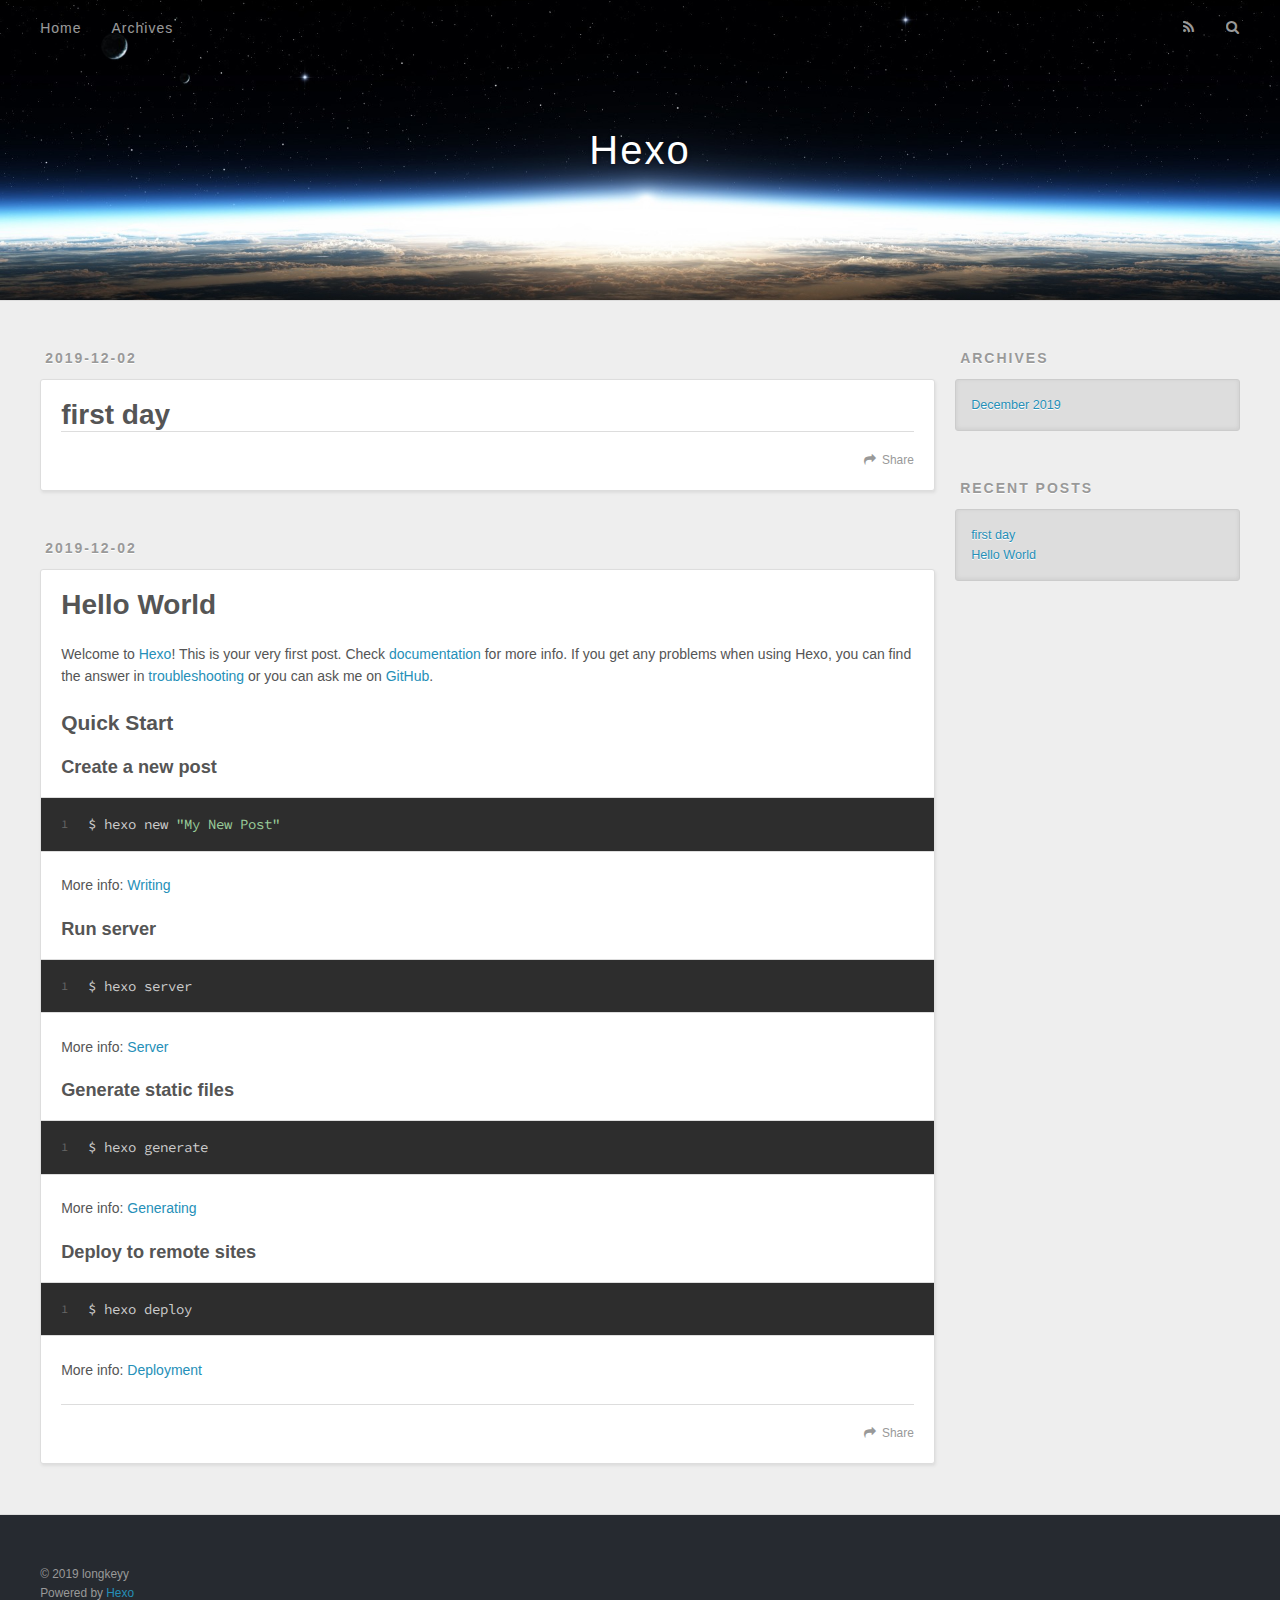
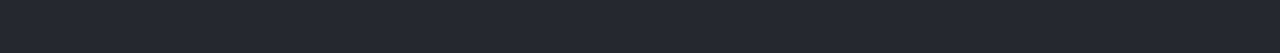
==== index.html @ f872dfba "Site updated: 2019-12-02 22:12:30" ====
<!DOCTYPE html>
<html>
<head>
  <meta charset="utf-8">
  

  
  <title>Hexo</title>
  <meta name="viewport" content="width=device-width, initial-scale=1, maximum-scale=1">
  <meta property="og:type" content="website">
<meta property="og:title" content="Hexo">
<meta property="og:url" content="http:&#x2F;&#x2F;longkeyy.github.io&#x2F;index.html">
<meta property="og:site_name" content="Hexo">
<meta property="og:locale" content="en">
<meta name="twitter:card" content="summary">
  
    <link rel="alternate" href="/atom.xml" title="Hexo" type="application/atom+xml">
  
  
    <link rel="icon" href="/favicon.png">
  
  
    <link href="//fonts.googleapis.com/css?family=Source+Code+Pro" rel="stylesheet" type="text/css">
  
  <link rel="stylesheet" href="/css/style.css">
</head>

<body>
  <div id="container">
    <div id="wrap">
      <header id="header">
  <div id="banner"></div>
  <div id="header-outer" class="outer">
    <div id="header-title" class="inner">
      <h1 id="logo-wrap">
        <a href="/" id="logo">Hexo</a>
      </h1>
      
    </div>
    <div id="header-inner" class="inner">
      <nav id="main-nav">
        <a id="main-nav-toggle" class="nav-icon"></a>
        
          <a class="main-nav-link" href="/">Home</a>
        
          <a class="main-nav-link" href="/archives">Archives</a>
        
      </nav>
      <nav id="sub-nav">
        
          <a id="nav-rss-link" class="nav-icon" href="/atom.xml" title="RSS Feed"></a>
        
        <a id="nav-search-btn" class="nav-icon" title="Search"></a>
      </nav>
      <div id="search-form-wrap">
        <form action="//google.com/search" method="get" accept-charset="UTF-8" class="search-form"><input type="search" name="q" class="search-form-input" placeholder="Search"><button type="submit" class="search-form-submit">&#xF002;</button><input type="hidden" name="sitesearch" value="http://longkeyy.github.io"></form>
      </div>
    </div>
  </div>
</header>
      <div class="outer">
        <section id="main">
  
    <article id="post-first-day" class="article article-type-post" itemscope itemprop="blogPost">
  <div class="article-meta">
    <a href="/2019/12/02/first-day/" class="article-date">
  <time datetime="2019-12-02T13:22:38.000Z" itemprop="datePublished">2019-12-02</time>
</a>
    
  </div>
  <div class="article-inner">
    
    
      <header class="article-header">
        
  
    <h1 itemprop="name">
      <a class="article-title" href="/2019/12/02/first-day/">first day</a>
    </h1>
  

      </header>
    
    <div class="article-entry" itemprop="articleBody">
      
        
      
    </div>
    <footer class="article-footer">
      <a data-url="http://longkeyy.github.io/2019/12/02/first-day/" data-id="ck3oij79w0000ofivf6q4g16g" class="article-share-link">Share</a>
      
      
    </footer>
  </div>
  
</article>


  
    <article id="post-hello-world" class="article article-type-post" itemscope itemprop="blogPost">
  <div class="article-meta">
    <a href="/2019/12/02/hello-world/" class="article-date">
  <time datetime="2019-12-02T11:23:50.571Z" itemprop="datePublished">2019-12-02</time>
</a>
    
  </div>
  <div class="article-inner">
    
    
      <header class="article-header">
        
  
    <h1 itemprop="name">
      <a class="article-title" href="/2019/12/02/hello-world/">Hello World</a>
    </h1>
  

      </header>
    
    <div class="article-entry" itemprop="articleBody">
      
        <p>Welcome to <a href="https://hexo.io/" target="_blank" rel="noopener">Hexo</a>! This is your very first post. Check <a href="https://hexo.io/docs/" target="_blank" rel="noopener">documentation</a> for more info. If you get any problems when using Hexo, you can find the answer in <a href="https://hexo.io/docs/troubleshooting.html" target="_blank" rel="noopener">troubleshooting</a> or you can ask me on <a href="https://github.com/hexojs/hexo/issues" target="_blank" rel="noopener">GitHub</a>.</p>
<h2 id="Quick-Start"><a href="#Quick-Start" class="headerlink" title="Quick Start"></a>Quick Start</h2><h3 id="Create-a-new-post"><a href="#Create-a-new-post" class="headerlink" title="Create a new post"></a>Create a new post</h3><figure class="highlight bash"><table><tr><td class="gutter"><pre><span class="line">1</span></pre></td><td class="code"><pre><span class="line">$ hexo new <span class="string">"My New Post"</span></span></pre></td></tr></table></figure>

<p>More info: <a href="https://hexo.io/docs/writing.html" target="_blank" rel="noopener">Writing</a></p>
<h3 id="Run-server"><a href="#Run-server" class="headerlink" title="Run server"></a>Run server</h3><figure class="highlight bash"><table><tr><td class="gutter"><pre><span class="line">1</span></pre></td><td class="code"><pre><span class="line">$ hexo server</span></pre></td></tr></table></figure>

<p>More info: <a href="https://hexo.io/docs/server.html" target="_blank" rel="noopener">Server</a></p>
<h3 id="Generate-static-files"><a href="#Generate-static-files" class="headerlink" title="Generate static files"></a>Generate static files</h3><figure class="highlight bash"><table><tr><td class="gutter"><pre><span class="line">1</span></pre></td><td class="code"><pre><span class="line">$ hexo generate</span></pre></td></tr></table></figure>

<p>More info: <a href="https://hexo.io/docs/generating.html" target="_blank" rel="noopener">Generating</a></p>
<h3 id="Deploy-to-remote-sites"><a href="#Deploy-to-remote-sites" class="headerlink" title="Deploy to remote sites"></a>Deploy to remote sites</h3><figure class="highlight bash"><table><tr><td class="gutter"><pre><span class="line">1</span></pre></td><td class="code"><pre><span class="line">$ hexo deploy</span></pre></td></tr></table></figure>

<p>More info: <a href="https://hexo.io/docs/one-command-deployment.html" target="_blank" rel="noopener">Deployment</a></p>

      
    </div>
    <footer class="article-footer">
      <a data-url="http://longkeyy.github.io/2019/12/02/hello-world/" data-id="ck3oij7a00001ofiv2yqmaiwp" class="article-share-link">Share</a>
      
      
    </footer>
  </div>
  
</article>


  


</section>
        
          <aside id="sidebar">
  
    

  
    

  
    
  
    
  <div class="widget-wrap">
    <h3 class="widget-title">Archives</h3>
    <div class="widget">
      <ul class="archive-list"><li class="archive-list-item"><a class="archive-list-link" href="/archives/2019/12/">December 2019</a></li></ul>
    </div>
  </div>


  
    
  <div class="widget-wrap">
    <h3 class="widget-title">Recent Posts</h3>
    <div class="widget">
      <ul>
        
          <li>
            <a href="/2019/12/02/first-day/">first day</a>
          </li>
        
          <li>
            <a href="/2019/12/02/hello-world/">Hello World</a>
          </li>
        
      </ul>
    </div>
  </div>

  
</aside>
        
      </div>
      <footer id="footer">
  
  <div class="outer">
    <div id="footer-info" class="inner">
      &copy; 2019 longkeyy<br>
      Powered by <a href="http://hexo.io/" target="_blank">Hexo</a>
    </div>
  </div>
</footer>
    </div>
    <nav id="mobile-nav">
  
    <a href="/" class="mobile-nav-link">Home</a>
  
    <a href="/archives" class="mobile-nav-link">Archives</a>
  
</nav>
    

<script src="//ajax.googleapis.com/ajax/libs/jquery/2.0.3/jquery.min.js"></script>


  <link rel="stylesheet" href="/fancybox/jquery.fancybox.css">
  <script src="/fancybox/jquery.fancybox.pack.js"></script>


<script src="/js/script.js"></script>



  </div>
</body>
</html>
---- css/style.css ----
body {
  width: 100%;
}
body:before,
body:after {
  content: "";
  display: table;
}
body:after {
  clear: both;
}
html,
body,
div,
span,
applet,
object,
iframe,
h1,
h2,
h3,
h4,
h5,
h6,
p,
blockquote,
pre,
a,
abbr,
acronym,
address,
big,
cite,
code,
del,
dfn,
em,
img,
ins,
kbd,
q,
s,
samp,
small,
strike,
strong,
sub,
sup,
tt,
var,
dl,
dt,
dd,
ol,
ul,
li,
fieldset,
form,
label,
legend,
table,
caption,
tbody,
tfoot,
thead,
tr,
th,
td {
  margin: 0;
  padding: 0;
  border: 0;
  outline: 0;
  font-weight: inherit;
  font-style: inherit;
  font-family: inherit;
  font-size: 100%;
  vertical-align: baseline;
}
body {
  line-height: 1;
  color: #000;
  background: #fff;
}
ol,
ul {
  list-style: none;
}
table {
  border-collapse: separate;
  border-spacing: 0;
  vertical-align: middle;
}
caption,
th,
td {
  text-align: left;
  font-weight: normal;
  vertical-align: middle;
}
a img {
  border: none;
}
input,
button {
  margin: 0;
  padding: 0;
}
input::-moz-focus-inner,
button::-moz-focus-inner {
  border: 0;
  padding: 0;
}
@font-face {
  font-family: FontAwesome;
  font-style: normal;
  font-weight: normal;
  src: url("fonts/fontawesome-webfont.eot?v=#4.0.3");
  src: url("fonts/fontawesome-webfont.eot?#iefix&v=#4.0.3") format("embedded-opentype"), url("fonts/fontawesome-webfont.woff?v=#4.0.3") format("woff"), url("fonts/fontawesome-webfont.ttf?v=#4.0.3") format("truetype"), url("fonts/fontawesome-webfont.svg#fontawesomeregular?v=#4.0.3") format("svg");
}
html,
body,
#container {
  height: 100%;
}
body {
  background: #eee;
  font: 14px -apple-system, BlinkMacSystemFont, "Segoe UI", "Roboto", "Oxygen", "Ubuntu", "Cantarell", "Fira Sans", "Droid Sans", "Helvetica Neue", sans-serif;
  -webkit-text-size-adjust: 100%;
}
.outer {
  max-width: 1220px;
  margin: 0 auto;
  padding: 0 20px;
}
.outer:before,
.outer:after {
  content: "";
  display: table;
}
.outer:after {
  clear: both;
}
.inner {
  display: inline;
  float: left;
  width: 98.33333333333333%;
  margin: 0 0.833333333333333%;
}
.left,
.alignleft {
  float: left;
}
.right,
.alignright {
  float: right;
}
.clear {
  clear: both;
}
#container {
  position: relative;
}
.mobile-nav-on {
  overflow: hidden;
}
#wrap {
  height: 100%;
  width: 100%;
  position: absolute;
  top: 0;
  left: 0;
  -webkit-transition: 0.2s ease-out;
  -moz-transition: 0.2s ease-out;
  -ms-transition: 0.2s ease-out;
  transition: 0.2s ease-out;
  z-index: 1;
  background: #eee;
}
.mobile-nav-on #wrap {
  left: 280px;
}
@media screen and (min-width: 768px) {
  #main {
    display: inline;
    float: left;
    width: 73.33333333333333%;
    margin: 0 0.833333333333333%;
  }
}
.article-date,
.article-category-link,
.archive-year,
.widget-title {
  text-decoration: none;
  text-transform: uppercase;
  letter-spacing: 2px;
  color: #999;
  margin-bottom: 1em;
  margin-left: 5px;
  line-height: 1em;
  text-shadow: 0 1px #fff;
  font-weight: bold;
}
.article-inner,
.archive-article-inner {
  background: #fff;
  -webkit-box-shadow: 1px 2px 3px #ddd;
  box-shadow: 1px 2px 3px #ddd;
  border: 1px solid #ddd;
  border-radius: 3px;
}
.article-entry h1,
.widget h1 {
  font-size: 2em;
}
.article-entry h2,
.widget h2 {
  font-size: 1.5em;
}
.article-entry h3,
.widget h3 {
  font-size: 1.3em;
}
.article-entry h4,
.widget h4 {
  font-size: 1.2em;
}
.article-entry h5,
.widget h5 {
  font-size: 1em;
}
.article-entry h6,
.widget h6 {
  font-size: 1em;
  color: #999;
}
.article-entry hr,
.widget hr {
  border: 1px dashed #ddd;
}
.article-entry strong,
.widget strong {
  font-weight: bold;
}
.article-entry em,
.widget em,
.article-entry cite,
.widget cite {
  font-style: italic;
}
.article-entry sup,
.widget sup,
.article-entry sub,
.widget sub {
  font-size: 0.75em;
  line-height: 0;
  position: relative;
  vertical-align: baseline;
}
.article-entry sup,
.widget sup {
  top: -0.5em;
}
.article-entry sub,
.widget sub {
  bottom: -0.2em;
}
.article-entry small,
.widget small {
  font-size: 0.85em;
}
.article-entry acronym,
.widget acronym,
.article-entry abbr,
.widget abbr {
  border-bottom: 1px dotted;
}
.article-entry ul,
.widget ul,
.article-entry ol,
.widget ol,
.article-entry dl,
.widget dl {
  margin: 0 20px;
  line-height: 1.6em;
}
.article-entry ul ul,
.widget ul ul,
.article-entry ol ul,
.widget ol ul,
.article-entry ul ol,
.widget ul ol,
.article-entry ol ol,
.widget ol ol {
  margin-top: 0;
  margin-bottom: 0;
}
.article-entry ul,
.widget ul {
  list-style: disc;
}
.article-entry ol,
.widget ol {
  list-style: decimal;
}
.article-entry dt,
.widget dt {
  font-weight: bold;
}
#header {
  height: 300px;
  position: relative;
  border-bottom: 1px solid #ddd;
}
#header:before,
#header:after {
  content: "";
  position: absolute;
  left: 0;
  right: 0;
  height: 40px;
}
#header:before {
  top: 0;
  background: -webkit-linear-gradient(rgba(0,0,0,0.2), transparent);
  background: -moz-linear-gradient(rgba(0,0,0,0.2), transparent);
  background: -ms-linear-gradient(rgba(0,0,0,0.2), transparent);
  background: linear-gradient(rgba(0,0,0,0.2), transparent);
}
#header:after {
  bottom: 0;
  background: -webkit-linear-gradient(transparent, rgba(0,0,0,0.2));
  background: -moz-linear-gradient(transparent, rgba(0,0,0,0.2));
  background: -ms-linear-gradient(transparent, rgba(0,0,0,0.2));
  background: linear-gradient(transparent, rgba(0,0,0,0.2));
}
#header-outer {
  height: 100%;
  position: relative;
}
#header-inner {
  position: relative;
  overflow: hidden;
}
#banner {
  position: absolute;
  top: 0;
  left: 0;
  width: 100%;
  height: 100%;
  background: url("images/banner.jpg") center #000;
  -webkit-background-size: cover;
  -moz-background-size: cover;
  background-size: cover;
  z-index: -1;
}
#header-title {
  text-align: center;
  height: 40px;
  position: absolute;
  top: 50%;
  left: 0;
  margin-top: -20px;
}
#logo,
#subtitle {
  text-decoration: none;
  color: #fff;
  font-weight: 300;
  text-shadow: 0 1px 4px rgba(0,0,0,0.3);
}
#logo {
  font-size: 40px;
  line-height: 40px;
  letter-spacing: 2px;
}
#subtitle {
  font-size: 16px;
  line-height: 16px;
  letter-spacing: 1px;
}
#subtitle-wrap {
  margin-top: 16px;
}
#main-nav {
  float: left;
  margin-left: -15px;
}
.nav-icon,
.main-nav-link {
  float: left;
  color: #fff;
  opacity: 0.6;
  text-decoration: none;
  text-shadow: 0 1px rgba(0,0,0,0.2);
  -webkit-transition: opacity 0.2s;
  -moz-transition: opacity 0.2s;
  -ms-transition: opacity 0.2s;
  transition: opacity 0.2s;
  display: block;
  padding: 20px 15px;
}
.nav-icon:hover,
.main-nav-link:hover {
  opacity: 1;
}
.nav-icon {
  font-family: FontAwesome;
  text-align: center;
  font-size: 14px;
  width: 14px;
  height: 14px;
  padding: 20px 15px;
  position: relative;
  cursor: pointer;
}
.main-nav-link {
  font-weight: 300;
  letter-spacing: 1px;
}
@media screen and (max-width: 479px) {
  .main-nav-link {
    display: none;
  }
}
#main-nav-toggle {
  display: none;
}
#main-nav-toggle:before {
  content: "\f0c9";
}
@media screen and (max-width: 479px) {
  #main-nav-toggle {
    display: block;
  }
}
#sub-nav {
  float: right;
  margin-right: -15px;
}
#nav-rss-link:before {
  content: "\f09e";
}
#nav-search-btn:before {
  content: "\f002";
}
#search-form-wrap {
  position: absolute;
  top: 15px;
  width: 150px;
  height: 30px;
  right: -150px;
  opacity: 0;
  -webkit-transition: 0.2s ease-out;
  -moz-transition: 0.2s ease-out;
  -ms-transition: 0.2s ease-out;
  transition: 0.2s ease-out;
}
#search-form-wrap.on {
  opacity: 1;
  right: 0;
}
@media screen and (max-width: 479px) {
  #search-form-wrap {
    width: 100%;
    right: -100%;
  }
}
.search-form {
  position: absolute;
  top: 0;
  left: 0;
  right: 0;
  background: #fff;
  padding: 5px 15px;
  border-radius: 15px;
  -webkit-box-shadow: 0 0 10px rgba(0,0,0,0.3);
  box-shadow: 0 0 10px rgba(0,0,0,0.3);
}
.search-form-input {
  border: none;
  background: none;
  color: #555;
  width: 100%;
  font: 13px -apple-system, BlinkMacSystemFont, "Segoe UI", "Roboto", "Oxygen", "Ubuntu", "Cantarell", "Fira Sans", "Droid Sans", "Helvetica Neue", sans-serif;
  outline: none;
}
.search-form-input::-webkit-search-results-decoration,
.search-form-input::-webkit-search-cancel-button {
  -webkit-appearance: none;
}
.search-form-submit {
  position: absolute;
  top: 50%;
  right: 10px;
  margin-top: -7px;
  font: 13px FontAwesome;
  border: none;
  background: none;
  color: #bbb;
  cursor: pointer;
}
.search-form-submit:hover,
.search-form-submit:focus {
  color: #777;
}
.article {
  margin: 50px 0;
}
.article-inner {
  overflow: hidden;
}
.article-meta:before,
.article-meta:after {
  content: "";
  display: table;
}
.article-meta:after {
  clear: both;
}
.article-date {
  float: left;
}
.article-category {
  float: left;
  line-height: 1em;
  color: #ccc;
  text-shadow: 0 1px #fff;
  margin-left: 8px;
}
.article-category:before {
  content: "\2022";
}
.article-category-link {
  margin: 0 12px 1em;
}
.article-header {
  padding: 20px 20px 0;
}
.article-title {
  text-decoration: none;
  font-size: 2em;
  font-weight: bold;
  color: #555;
  line-height: 1.1em;
  -webkit-transition: color 0.2s;
  -moz-transition: color 0.2s;
  -ms-transition: color 0.2s;
  transition: color 0.2s;
}
a.article-title:hover {
  color: #258fb8;
}
.article-entry {
  color: #555;
  padding: 0 20px;
}
.article-entry:before,
.article-entry:after {
  content: "";
  display: table;
}
.article-entry:after {
  clear: both;
}
.article-entry p,
.article-entry table {
  line-height: 1.6em;
  margin: 1.6em 0;
}
.article-entry h1,
.article-entry h2,
.article-entry h3,
.article-entry h4,
.article-entry h5,
.article-entry h6 {
  font-weight: bold;
}
.article-entry h1,
.article-entry h2,
.article-entry h3,
.article-entry h4,
.article-entry h5,
.article-entry h6 {
  line-height: 1.1em;
  margin: 1.1em 0;
}
.article-entry a {
  color: #258fb8;
  text-decoration: none;
}
.article-entry a:hover {
  text-decoration: underline;
}
.article-entry ul,
.article-entry ol,
.article-entry dl {
  margin-top: 1.6em;
  margin-bottom: 1.6em;
}
.article-entry img,
.article-entry video {
  max-width: 100%;
  height: auto;
  display: block;
  margin: auto;
}
.article-entry iframe {
  border: none;
}
.article-entry table {
  width: 100%;
  border-collapse: collapse;
  border-spacing: 0;
}
.article-entry th {
  font-weight: bold;
  border-bottom: 3px solid #ddd;
  padding-bottom: 0.5em;
}
.article-entry td {
  border-bottom: 1px solid #ddd;
  padding: 10px 0;
}
.article-entry blockquote {
  font-family: Georgia, "Times New Roman", serif;
  font-size: 1.4em;
  margin: 1.6em 20px;
  text-align: center;
}
.article-entry blockquote footer {
  font-size: 14px;
  margin: 1.6em 0;
  font-family: -apple-system, BlinkMacSystemFont, "Segoe UI", "Roboto", "Oxygen", "Ubuntu", "Cantarell", "Fira Sans", "Droid Sans", "Helvetica Neue", sans-serif;
}
.article-entry blockquote footer cite:before {
  content: "—";
  padding: 0 0.5em;
}
.article-entry .pullquote {
  text-align: left;
  width: 45%;
  margin: 0;
}
.article-entry .pullquote.left {
  margin-left: 0.5em;
  margin-right: 1em;
}
.article-entry .pullquote.right {
  margin-right: 0.5em;
  margin-left: 1em;
}
.article-entry .caption {
  color: #999;
  display: block;
  font-size: 0.9em;
  margin-top: 0.5em;
  position: relative;
  text-align: center;
}
.article-entry .video-container {
  position: relative;
  padding-top: 56.25%;
  height: 0;
  overflow: hidden;
}
.article-entry .video-container iframe,
.article-entry .video-container object,
.article-entry .video-container embed {
  position: absolute;
  top: 0;
  left: 0;
  width: 100%;
  height: 100%;
  margin-top: 0;
}
.article-more-link a {
  display: inline-block;
  line-height: 1em;
  padding: 6px 15px;
  border-radius: 15px;
  background: #eee;
  color: #999;
  text-shadow: 0 1px #fff;
  text-decoration: none;
}
.article-more-link a:hover {
  background: #258fb8;
  color: #fff;
  text-decoration: none;
  text-shadow: 0 1px #1e7293;
}
.article-footer {
  font-size: 0.85em;
  line-height: 1.6em;
  border-top: 1px solid #ddd;
  padding-top: 1.6em;
  margin: 0 20px 20px;
}
.article-footer:before,
.article-footer:after {
  content: "";
  display: table;
}
.article-footer:after {
  clear: both;
}
.article-footer a {
  color: #999;
  text-decoration: none;
}
.article-footer a:hover {
  color: #555;
}
.article-tag-list-item {
  float: left;
  margin-right: 10px;
}
.article-tag-list-link:before {
  content: "#";
}
.article-comment-link {
  float: right;
}
.article-comment-link:before {
  content: "\f075";
  font-family: FontAwesome;
  padding-right: 8px;
}
.article-share-link {
  cursor: pointer;
  float: right;
  margin-left: 20px;
}
.article-share-link:before {
  content: "\f064";
  font-family: FontAwesome;
  padding-right: 6px;
}
#article-nav {
  position: relative;
}
#article-nav:before,
#article-nav:after {
  content: "";
  display: table;
}
#article-nav:after {
  clear: both;
}
@media screen and (min-width: 768px) {
  #article-nav {
    margin: 50px 0;
  }
  #article-nav:before {
    width: 8px;
    height: 8px;
    position: absolute;
    top: 50%;
    left: 50%;
    margin-top: -4px;
    margin-left: -4px;
    content: "";
    border-radius: 50%;
    background: #ddd;
    -webkit-box-shadow: 0 1px 2px #fff;
    box-shadow: 0 1px 2px #fff;
  }
}
.article-nav-link-wrap {
  text-decoration: none;
  text-shadow: 0 1px #fff;
  color: #999;
  -webkit-box-sizing: border-box;
  -moz-box-sizing: border-box;
  box-sizing: border-box;
  margin-top: 50px;
  text-align: center;
  display: block;
}
.article-nav-link-wrap:hover {
  color: #555;
}
@media screen and (min-width: 768px) {
  .article-nav-link-wrap {
    width: 50%;
    margin-top: 0;
  }
}
@media screen and (min-width: 768px) {
  #article-nav-newer {
    float: left;
    text-align: right;
    padding-right: 20px;
  }
}
@media screen and (min-width: 768px) {
  #article-nav-older {
    float: right;
    text-align: left;
    padding-left: 20px;
  }
}
.article-nav-caption {
  text-transform: uppercase;
  letter-spacing: 2px;
  color: #ddd;
  line-height: 1em;
  font-weight: bold;
}
#article-nav-newer .article-nav-caption {
  margin-right: -2px;
}
.article-nav-title {
  font-size: 0.85em;
  line-height: 1.6em;
  margin-top: 0.5em;
}
.article-share-box {
  position: absolute;
  display: none;
  background: #fff;
  -webkit-box-shadow: 1px 2px 10px rgba(0,0,0,0.2);
  box-shadow: 1px 2px 10px rgba(0,0,0,0.2);
  border-radius: 3px;
  margin-left: -145px;
  overflow: hidden;
  z-index: 1;
}
.article-share-box.on {
  display: block;
}
.article-share-input {
  width: 100%;
  background: none;
  -webkit-box-sizing: border-box;
  -moz-box-sizing: border-box;
  box-sizing: border-box;
  font: 14px -apple-system, BlinkMacSystemFont, "Segoe UI", "Roboto", "Oxygen", "Ubuntu", "Cantarell", "Fira Sans", "Droid Sans", "Helvetica Neue", sans-serif;
  padding: 0 15px;
  color: #555;
  outline: none;
  border: 1px solid #ddd;
  border-radius: 3px 3px 0 0;
  height: 36px;
  line-height: 36px;
}
.article-share-links {
  background: #eee;
}
.article-share-links:before,
.article-share-links:after {
  content: "";
  display: table;
}
.article-share-links:after {
  clear: both;
}
.article-share-twitter,
.article-share-facebook,
.article-share-pinterest,
.article-share-google {
  width: 50px;
  height: 36px;
  display: block;
  float: left;
  position: relative;
  color: #999;
  text-shadow: 0 1px #fff;
}
.article-share-twitter:before,
.article-share-facebook:before,
.article-share-pinterest:before,
.article-share-google:before {
  font-size: 20px;
  font-family: FontAwesome;
  width: 20px;
  height: 20px;
  position: absolute;
  top: 50%;
  left: 50%;
  margin-top: -10px;
  margin-left: -10px;
  text-align: center;
}
.article-share-twitter:hover,
.article-share-facebook:hover,
.article-share-pinterest:hover,
.article-share-google:hover {
  color: #fff;
}
.article-share-twitter:before {
  content: "\f099";
}
.article-share-twitter:hover {
  background: #00aced;
  text-shadow: 0 1px #008abe;
}
.article-share-facebook:before {
  content: "\f09a";
}
.article-share-facebook:hover {
  background: #3b5998;
  text-shadow: 0 1px #2f477a;
}
.article-share-pinterest:before {
  content: "\f0d2";
}
.article-share-pinterest:hover {
  background: #cb2027;
  text-shadow: 0 1px #a21a1f;
}
.article-share-google:before {
  content: "\f0d5";
}
.article-share-google:hover {
  background: #dd4b39;
  text-shadow: 0 1px #be3221;
}
.article-gallery {
  background: #000;
  position: relative;
}
.article-gallery-photos {
  position: relative;
  overflow: hidden;
}
.article-gallery-img {
  display: none;
  max-width: 100%;
}
.article-gallery-img:first-child {
  display: block;
}
.article-gallery-img.loaded {
  position: absolute;
  display: block;
}
.article-gallery-img img {
  display: block;
  max-width: 100%;
  margin: 0 auto;
}
#comments {
  background: #fff;
  -webkit-box-shadow: 1px 2px 3px #ddd;
  box-shadow: 1px 2px 3px #ddd;
  padding: 20px;
  border: 1px solid #ddd;
  border-radius: 3px;
  margin: 50px 0;
}
#comments a {
  color: #258fb8;
}
.archives-wrap {
  margin: 50px 0;
}
.archives:before,
.archives:after {
  content: "";
  display: table;
}
.archives:after {
  clear: both;
}
.archive-year-wrap {
  margin-bottom: 1em;
}
.archives {
  -webkit-column-gap: 10px;
  -moz-column-gap: 10px;
  column-gap: 10px;
}
@media screen and (min-width: 480px) and (max-width: 767px) {
  .archives {
    -webkit-column-count: 2;
    -moz-column-count: 2;
    column-count: 2;
  }
}
@media screen and (min-width: 768px) {
  .archives {
    -webkit-column-count: 3;
    -moz-column-count: 3;
    column-count: 3;
  }
}
.archive-article {
  -webkit-column-break-inside: avoid;
  page-break-inside: avoid;
  overflow: hidden;
  break-inside: avoid-column;
}
.archive-article-inner {
  padding: 10px;
  margin-bottom: 15px;
}
.archive-article-title {
  text-decoration: none;
  font-weight: bold;
  color: #555;
  -webkit-transition: color 0.2s;
  -moz-transition: color 0.2s;
  -ms-transition: color 0.2s;
  transition: color 0.2s;
  line-height: 1.6em;
}
.archive-article-title:hover {
  color: #258fb8;
}
.archive-article-footer {
  margin-top: 1em;
}
.archive-article-date {
  color: #999;
  text-decoration: none;
  font-size: 0.85em;
  line-height: 1em;
  margin-bottom: 0.5em;
  display: block;
}
#page-nav {
  margin: 50px auto;
  background: #fff;
  -webkit-box-shadow: 1px 2px 3px #ddd;
  box-shadow: 1px 2px 3px #ddd;
  border: 1px solid #ddd;
  border-radius: 3px;
  text-align: center;
  color: #999;
  overflow: hidden;
}
#page-nav:before,
#page-nav:after {
  content: "";
  display: table;
}
#page-nav:after {
  clear: both;
}
#page-nav a,
#page-nav span {
  padding: 10px 20px;
  line-height: 1;
  height: 2ex;
}
#page-nav a {
  color: #999;
  text-decoration: none;
}
#page-nav a:hover {
  background: #999;
  color: #fff;
}
#page-nav .prev {
  float: left;
}
#page-nav .next {
  float: right;
}
#page-nav .page-number {
  display: inline-block;
}
@media screen and (max-width: 479px) {
  #page-nav .page-number {
    display: none;
  }
}
#page-nav .current {
  color: #555;
  font-weight: bold;
}
#page-nav .space {
  color: #ddd;
}
#footer {
  background: #262a30;
  padding: 50px 0;
  border-top: 1px solid #ddd;
  color: #999;
}
#footer a {
  color: #258fb8;
  text-decoration: none;
}
#footer a:hover {
  text-decoration: underline;
}
#footer-info {
  line-height: 1.6em;
  font-size: 0.85em;
}
.article-entry pre,
.article-entry .highlight {
  background: #2d2d2d;
  margin: 0 -20px;
  padding: 15px 20px;
  border-style: solid;
  border-color: #ddd;
  border-width: 1px 0;
  overflow: auto;
  color: #ccc;
  line-height: 22.400000000000002px;
}
.article-entry .highlight .gutter pre,
.article-entry .gist .gist-file .gist-data .line-numbers {
  color: #666;
  font-size: 0.85em;
}
.article-entry pre,
.article-entry code {
  font-family: "Source Code Pro", Consolas, Monaco, Menlo, Consolas, monospace;
}
.article-entry code {
  background: #eee;
  text-shadow: 0 1px #fff;
  padding: 0 0.3em;
}
.article-entry pre code {
  background: none;
  text-shadow: none;
  padding: 0;
}
.article-entry .highlight pre {
  border: none;
  margin: 0;
  padding: 0;
}
.article-entry .highlight table {
  margin: 0;
  width: auto;
}
.article-entry .highlight td {
  border: none;
  padding: 0;
}
.article-entry .highlight figcaption {
  font-size: 0.85em;
  color: #999;
  line-height: 1em;
  margin-bottom: 1em;
}
.article-entry .highlight figcaption:before,
.article-entry .highlight figcaption:after {
  content: "";
  display: table;
}
.article-entry .highlight figcaption:after {
  clear: both;
}
.article-entry .highlight figcaption a {
  float: right;
}
.article-entry .highlight .gutter pre {
  text-align: right;
  padding-right: 20px;
}
.article-entry .highlight .line {
  height: 22.400000000000002px;
}
.article-entry .highlight .line.marked {
  background: #515151;
}
.article-entry .gist {
  margin: 0 -20px;
  border-style: solid;
  border-color: #ddd;
  border-width: 1px 0;
  background: #2d2d2d;
  padding: 15px 20px 15px 0;
}
.article-entry .gist .gist-file {
  border: none;
  font-family: "Source Code Pro", Consolas, Monaco, Menlo, Consolas, monospace;
  margin: 0;
}
.article-entry .gist .gist-file .gist-data {
  background: none;
  border: none;
}
.article-entry .gist .gist-file .gist-data .line-numbers {
  background: none;
  border: none;
  padding: 0 20px 0 0;
}
.article-entry .gist .gist-file .gist-data .line-data {
  padding: 0 !important;
}
.article-entry .gist .gist-file .highlight {
  margin: 0;
  padding: 0;
  border: none;
}
.article-entry .gist .gist-file .gist-meta {
  background: #2d2d2d;
  color: #999;
  font: 0.85em -apple-system, BlinkMacSystemFont, "Segoe UI", "Roboto", "Oxygen", "Ubuntu", "Cantarell", "Fira Sans", "Droid Sans", "Helvetica Neue", sans-serif;
  text-shadow: 0 0;
  padding: 0;
  margin-top: 1em;
  margin-left: 20px;
}
.article-entry .gist .gist-file .gist-meta a {
  color: #258fb8;
  font-weight: normal;
}
.article-entry .gist .gist-file .gist-meta a:hover {
  text-decoration: underline;
}
pre .comment,
pre .title {
  color: #999;
}
pre .variable,
pre .attribute,
pre .tag,
pre .regexp,
pre .ruby .constant,
pre .xml .tag .title,
pre .xml .pi,
pre .xml .doctype,
pre .html .doctype,
pre .css .id,
pre .css .class,
pre .css .pseudo {
  color: #f2777a;
}
pre .number,
pre .preprocessor,
pre .built_in,
pre .literal,
pre .params,
pre .constant {
  color: #f99157;
}
pre .class,
pre .ruby .class .title,
pre .css .rules .attribute {
  color: #9c9;
}
pre .string,
pre .value,
pre .inheritance,
pre .header,
pre .ruby .symbol,
pre .xml .cdata {
  color: #9c9;
}
pre .css .hexcolor {
  color: #6cc;
}
pre .function,
pre .python .decorator,
pre .python .title,
pre .ruby .function .title,
pre .ruby .title .keyword,
pre .perl .sub,
pre .javascript .title,
pre .coffeescript .title {
  color: #69c;
}
pre .keyword,
pre .javascript .function {
  color: #c9c;
}
@media screen and (max-width: 479px) {
  #mobile-nav {
    position: absolute;
    top: 0;
    left: 0;
    width: 280px;
    height: 100%;
    background: #191919;
    border-right: 1px solid #fff;
  }
}
@media screen and (max-width: 479px) {
  .mobile-nav-link {
    display: block;
    color: #999;
    text-decoration: none;
    padding: 15px 20px;
    font-weight: bold;
  }
  .mobile-nav-link:hover {
    color: #fff;
  }
}
@media screen and (min-width: 768px) {
  #sidebar {
    display: inline;
    float: left;
    width: 23.333333333333332%;
    margin: 0 0.833333333333333%;
  }
}
.widget-wrap {
  margin: 50px 0;
}
.widget {
  color: #777;
  text-shadow: 0 1px #fff;
  background: #ddd;
  -webkit-box-shadow: 0 -1px 4px #ccc inset;
  box-shadow: 0 -1px 4px #ccc inset;
  border: 1px solid #ccc;
  padding: 15px;
  border-radius: 3px;
}
.widget a {
  color: #258fb8;
  text-decoration: none;
}
.widget a:hover {
  text-decoration: underline;
}
.widget ul ul,
.widget ol ul,
.widget dl ul,
.widget ul ol,
.widget ol ol,
.widget dl ol,
.widget ul dl,
.widget ol dl,
.widget dl dl {
  margin-left: 15px;
  list-style: disc;
}
.widget {
  line-height: 1.6em;
  word-wrap: break-word;
  font-size: 0.9em;
}
.widget ul,
.widget ol {
  list-style: none;
  margin: 0;
}
.widget ul ul,
.widget ol ul,
.widget ul ol,
.widget ol ol {
  margin: 0 20px;
}
.widget ul ul,
.widget ol ul {
  list-style: disc;
}
.widget ul ol,
.widget ol ol {
  list-style: decimal;
}
.category-list-count,
.tag-list-count,
.archive-list-count {
  padding-left: 5px;
  color: #999;
  font-size: 0.85em;
}
.category-list-count:before,
.tag-list-count:before,
.archive-list-count:before {
  content: "(";
}
.category-list-count:after,
.tag-list-count:after,
.archive-list-count:after {
  content: ")";
}
.tagcloud a {
  margin-right: 5px;
  display: inline-block;
}
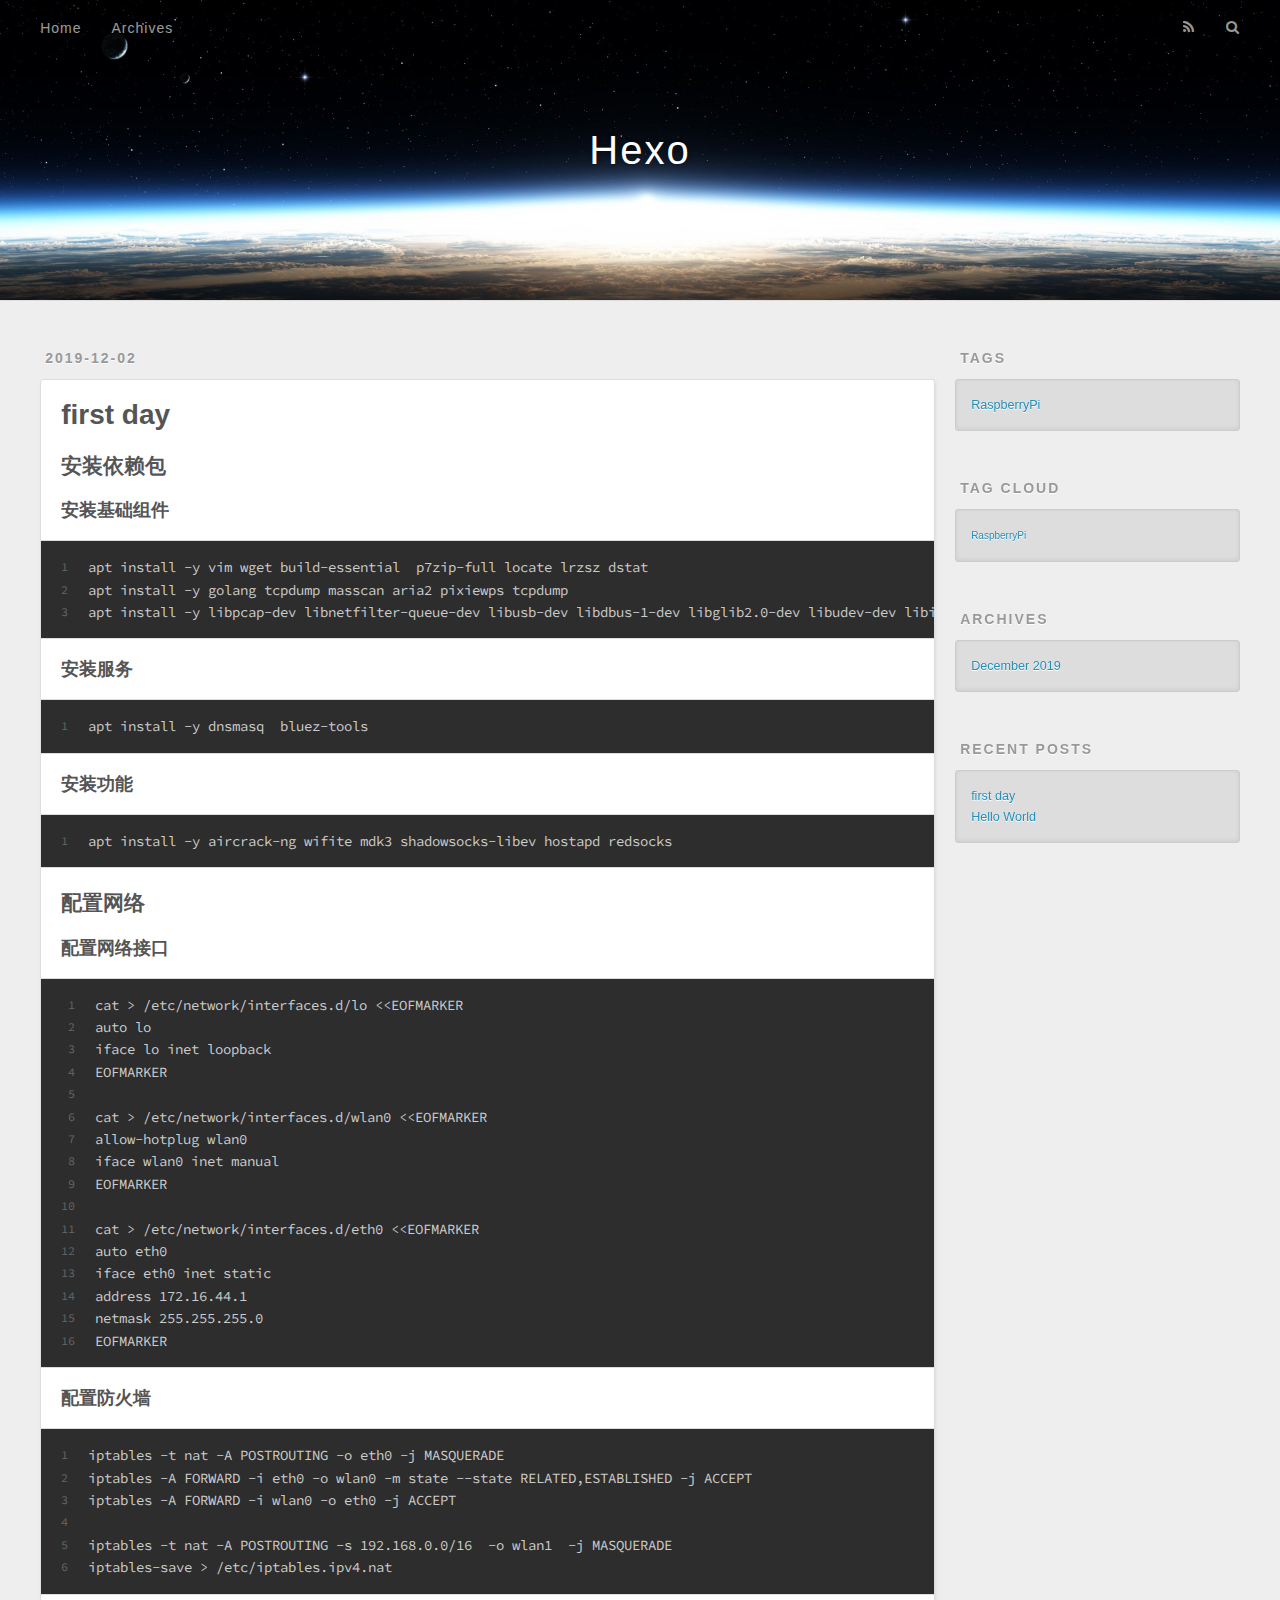
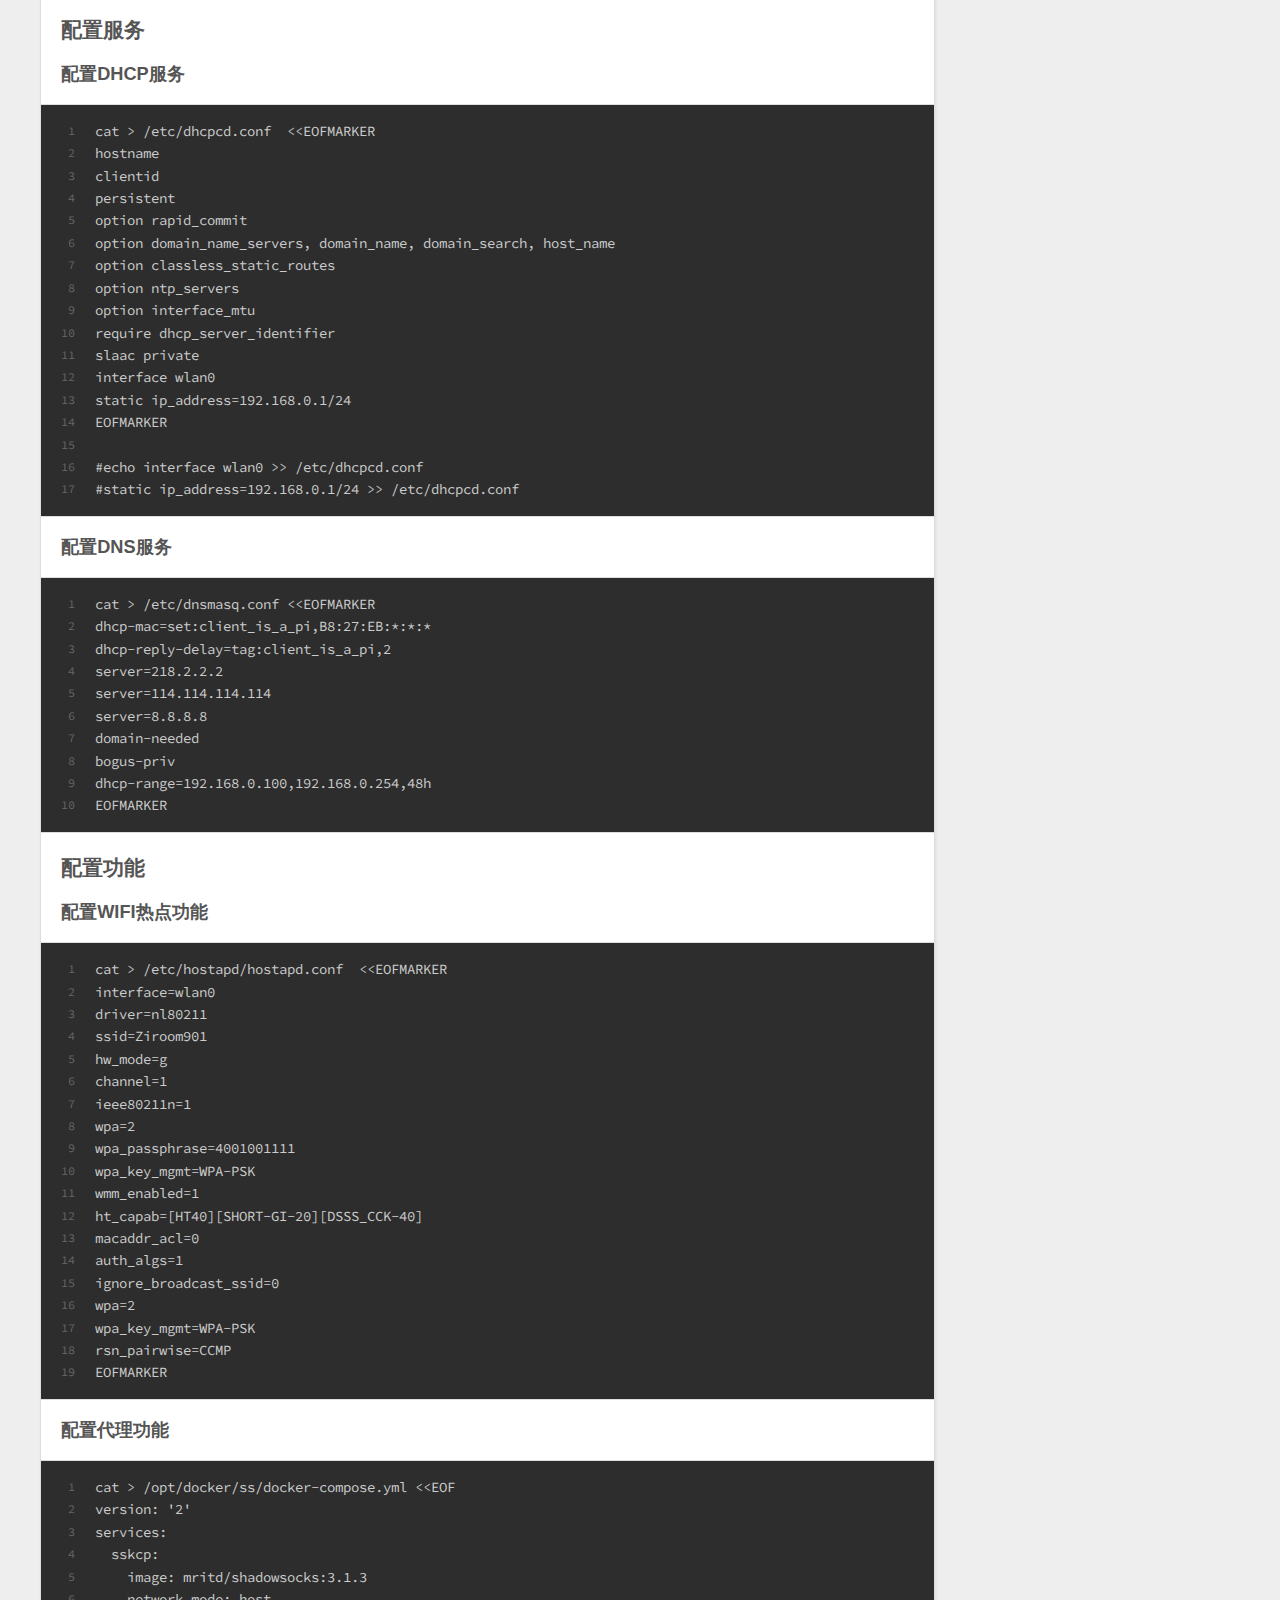
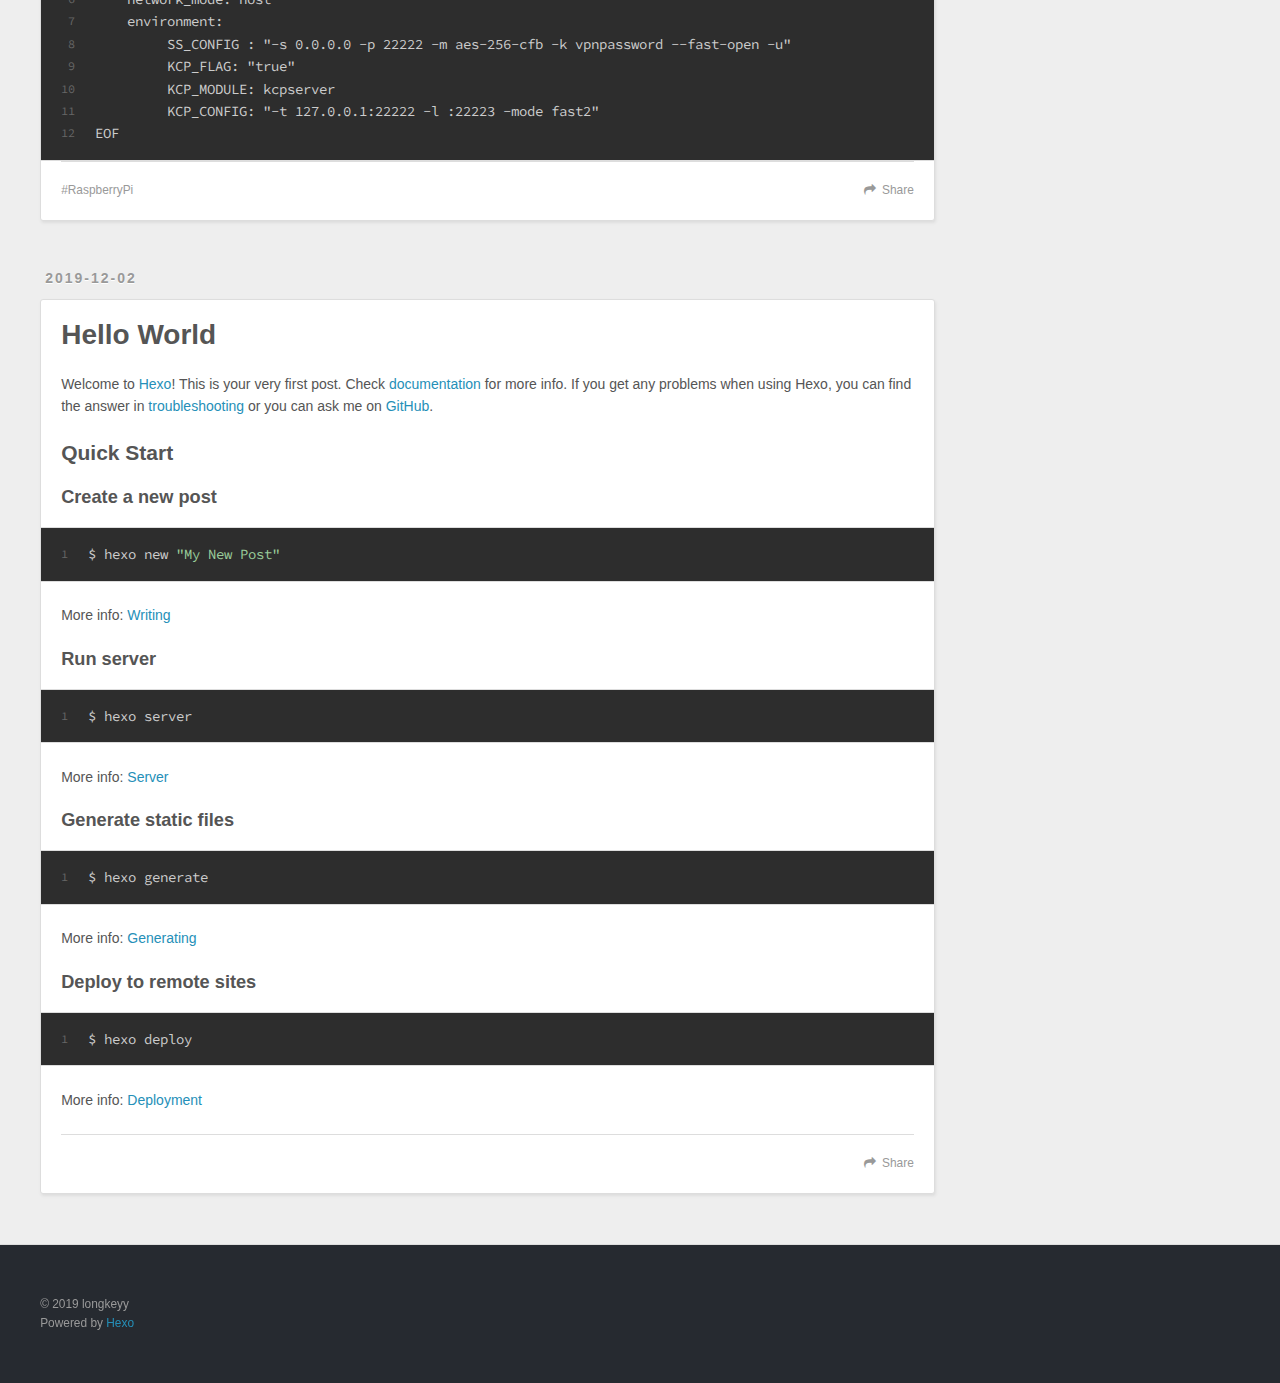
==== commit 0c9107ba: "Site updated: 2019-12-02 22:13:33" ====
--- a/index.html
+++ b/index.html
@@ -83,13 +83,32 @@
     
     <div class="article-entry" itemprop="articleBody">
       
-        
+        <h2 id="安装依赖包"><a href="#安装依赖包" class="headerlink" title="安装依赖包"></a>安装依赖包</h2><h3 id="安装基础组件"><a href="#安装基础组件" class="headerlink" title="安装基础组件"></a>安装基础组件</h3><figure class="highlight plain"><table><tr><td class="gutter"><pre><span class="line">1</span></pre></td><td class="code"><pre><span class="line">apt install -y vim wget build-essential  p7zip-full locate lrzsz dstat</span></pre></td></tr><tr><td class="gutter"><pre><span class="line">2</span></pre></td><td class="code"><pre><span class="line">apt install -y golang tcpdump masscan aria2 pixiewps tcpdump</span></pre></td></tr><tr><td class="gutter"><pre><span class="line">3</span></pre></td><td class="code"><pre><span class="line">apt install -y libpcap-dev libnetfilter-queue-dev libusb-dev libdbus-1-dev libglib2.0-dev libudev-dev libical-dev libreadline-dev matchbox-keyboard libssl-dev libpcap-dev libcurl4-openssl-dev</span></pre></td></tr></table></figure>
+
+<h3 id="安装服务"><a href="#安装服务" class="headerlink" title="安装服务"></a>安装服务</h3><figure class="highlight plain"><table><tr><td class="gutter"><pre><span class="line">1</span></pre></td><td class="code"><pre><span class="line">apt install -y dnsmasq  bluez-tools</span></pre></td></tr></table></figure>
+
+<h3 id="安装功能"><a href="#安装功能" class="headerlink" title="安装功能"></a>安装功能</h3><figure class="highlight plain"><table><tr><td class="gutter"><pre><span class="line">1</span></pre></td><td class="code"><pre><span class="line">apt install -y aircrack-ng wifite mdk3 shadowsocks-libev hostapd redsocks</span></pre></td></tr></table></figure>
+
+<h2 id="配置网络"><a href="#配置网络" class="headerlink" title="配置网络"></a>配置网络</h2><h3 id="配置网络接口"><a href="#配置网络接口" class="headerlink" title="配置网络接口"></a>配置网络接口</h3><figure class="highlight plain"><table><tr><td class="gutter"><pre><span class="line">1</span></pre></td><td class="code"><pre><span class="line">cat &gt; &#x2F;etc&#x2F;network&#x2F;interfaces.d&#x2F;lo &lt;&lt;EOFMARKER</span></pre></td></tr><tr><td class="gutter"><pre><span class="line">2</span></pre></td><td class="code"><pre><span class="line">auto lo</span></pre></td></tr><tr><td class="gutter"><pre><span class="line">3</span></pre></td><td class="code"><pre><span class="line">iface lo inet loopback</span></pre></td></tr><tr><td class="gutter"><pre><span class="line">4</span></pre></td><td class="code"><pre><span class="line">EOFMARKER</span></pre></td></tr><tr><td class="gutter"><pre><span class="line">5</span></pre></td><td class="code"><pre><span class="line"></span></pre></td></tr><tr><td class="gutter"><pre><span class="line">6</span></pre></td><td class="code"><pre><span class="line">cat &gt; &#x2F;etc&#x2F;network&#x2F;interfaces.d&#x2F;wlan0 &lt;&lt;EOFMARKER</span></pre></td></tr><tr><td class="gutter"><pre><span class="line">7</span></pre></td><td class="code"><pre><span class="line">allow-hotplug wlan0</span></pre></td></tr><tr><td class="gutter"><pre><span class="line">8</span></pre></td><td class="code"><pre><span class="line">iface wlan0 inet manual</span></pre></td></tr><tr><td class="gutter"><pre><span class="line">9</span></pre></td><td class="code"><pre><span class="line">EOFMARKER</span></pre></td></tr><tr><td class="gutter"><pre><span class="line">10</span></pre></td><td class="code"><pre><span class="line"></span></pre></td></tr><tr><td class="gutter"><pre><span class="line">11</span></pre></td><td class="code"><pre><span class="line">cat &gt; &#x2F;etc&#x2F;network&#x2F;interfaces.d&#x2F;eth0 &lt;&lt;EOFMARKER</span></pre></td></tr><tr><td class="gutter"><pre><span class="line">12</span></pre></td><td class="code"><pre><span class="line">auto eth0</span></pre></td></tr><tr><td class="gutter"><pre><span class="line">13</span></pre></td><td class="code"><pre><span class="line">iface eth0 inet static</span></pre></td></tr><tr><td class="gutter"><pre><span class="line">14</span></pre></td><td class="code"><pre><span class="line">address 172.16.44.1</span></pre></td></tr><tr><td class="gutter"><pre><span class="line">15</span></pre></td><td class="code"><pre><span class="line">netmask 255.255.255.0</span></pre></td></tr><tr><td class="gutter"><pre><span class="line">16</span></pre></td><td class="code"><pre><span class="line">EOFMARKER</span></pre></td></tr></table></figure>
+
+<h3 id="配置防火墙"><a href="#配置防火墙" class="headerlink" title="配置防火墙"></a>配置防火墙</h3><figure class="highlight plain"><table><tr><td class="gutter"><pre><span class="line">1</span></pre></td><td class="code"><pre><span class="line">iptables -t nat -A POSTROUTING -o eth0 -j MASQUERADE</span></pre></td></tr><tr><td class="gutter"><pre><span class="line">2</span></pre></td><td class="code"><pre><span class="line">iptables -A FORWARD -i eth0 -o wlan0 -m state --state RELATED,ESTABLISHED -j ACCEPT</span></pre></td></tr><tr><td class="gutter"><pre><span class="line">3</span></pre></td><td class="code"><pre><span class="line">iptables -A FORWARD -i wlan0 -o eth0 -j ACCEPT</span></pre></td></tr><tr><td class="gutter"><pre><span class="line">4</span></pre></td><td class="code"><pre><span class="line"></span></pre></td></tr><tr><td class="gutter"><pre><span class="line">5</span></pre></td><td class="code"><pre><span class="line">iptables -t nat -A POSTROUTING -s 192.168.0.0&#x2F;16  -o wlan1  -j MASQUERADE</span></pre></td></tr><tr><td class="gutter"><pre><span class="line">6</span></pre></td><td class="code"><pre><span class="line">iptables-save &gt; &#x2F;etc&#x2F;iptables.ipv4.nat</span></pre></td></tr></table></figure>
+
+<h2 id="配置服务"><a href="#配置服务" class="headerlink" title="配置服务"></a>配置服务</h2><h3 id="配置DHCP服务"><a href="#配置DHCP服务" class="headerlink" title="配置DHCP服务"></a>配置DHCP服务</h3><figure class="highlight plain"><table><tr><td class="gutter"><pre><span class="line">1</span></pre></td><td class="code"><pre><span class="line">cat &gt; &#x2F;etc&#x2F;dhcpcd.conf  &lt;&lt;EOFMARKER</span></pre></td></tr><tr><td class="gutter"><pre><span class="line">2</span></pre></td><td class="code"><pre><span class="line">hostname</span></pre></td></tr><tr><td class="gutter"><pre><span class="line">3</span></pre></td><td class="code"><pre><span class="line">clientid</span></pre></td></tr><tr><td class="gutter"><pre><span class="line">4</span></pre></td><td class="code"><pre><span class="line">persistent</span></pre></td></tr><tr><td class="gutter"><pre><span class="line">5</span></pre></td><td class="code"><pre><span class="line">option rapid_commit</span></pre></td></tr><tr><td class="gutter"><pre><span class="line">6</span></pre></td><td class="code"><pre><span class="line">option domain_name_servers, domain_name, domain_search, host_name</span></pre></td></tr><tr><td class="gutter"><pre><span class="line">7</span></pre></td><td class="code"><pre><span class="line">option classless_static_routes</span></pre></td></tr><tr><td class="gutter"><pre><span class="line">8</span></pre></td><td class="code"><pre><span class="line">option ntp_servers</span></pre></td></tr><tr><td class="gutter"><pre><span class="line">9</span></pre></td><td class="code"><pre><span class="line">option interface_mtu</span></pre></td></tr><tr><td class="gutter"><pre><span class="line">10</span></pre></td><td class="code"><pre><span class="line">require dhcp_server_identifier</span></pre></td></tr><tr><td class="gutter"><pre><span class="line">11</span></pre></td><td class="code"><pre><span class="line">slaac private</span></pre></td></tr><tr><td class="gutter"><pre><span class="line">12</span></pre></td><td class="code"><pre><span class="line">interface wlan0  </span></pre></td></tr><tr><td class="gutter"><pre><span class="line">13</span></pre></td><td class="code"><pre><span class="line">static ip_address&#x3D;192.168.0.1&#x2F;24</span></pre></td></tr><tr><td class="gutter"><pre><span class="line">14</span></pre></td><td class="code"><pre><span class="line">EOFMARKER</span></pre></td></tr><tr><td class="gutter"><pre><span class="line">15</span></pre></td><td class="code"><pre><span class="line"></span></pre></td></tr><tr><td class="gutter"><pre><span class="line">16</span></pre></td><td class="code"><pre><span class="line">#echo interface wlan0 &gt;&gt; &#x2F;etc&#x2F;dhcpcd.conf   </span></pre></td></tr><tr><td class="gutter"><pre><span class="line">17</span></pre></td><td class="code"><pre><span class="line">#static ip_address&#x3D;192.168.0.1&#x2F;24 &gt;&gt; &#x2F;etc&#x2F;dhcpcd.conf</span></pre></td></tr></table></figure>
+
+<h3 id="配置DNS服务"><a href="#配置DNS服务" class="headerlink" title="配置DNS服务"></a>配置DNS服务</h3><figure class="highlight plain"><table><tr><td class="gutter"><pre><span class="line">1</span></pre></td><td class="code"><pre><span class="line">cat &gt; &#x2F;etc&#x2F;dnsmasq.conf &lt;&lt;EOFMARKER</span></pre></td></tr><tr><td class="gutter"><pre><span class="line">2</span></pre></td><td class="code"><pre><span class="line">dhcp-mac&#x3D;set:client_is_a_pi,B8:27:EB:*:*:*</span></pre></td></tr><tr><td class="gutter"><pre><span class="line">3</span></pre></td><td class="code"><pre><span class="line">dhcp-reply-delay&#x3D;tag:client_is_a_pi,2</span></pre></td></tr><tr><td class="gutter"><pre><span class="line">4</span></pre></td><td class="code"><pre><span class="line">server&#x3D;218.2.2.2</span></pre></td></tr><tr><td class="gutter"><pre><span class="line">5</span></pre></td><td class="code"><pre><span class="line">server&#x3D;114.114.114.114</span></pre></td></tr><tr><td class="gutter"><pre><span class="line">6</span></pre></td><td class="code"><pre><span class="line">server&#x3D;8.8.8.8</span></pre></td></tr><tr><td class="gutter"><pre><span class="line">7</span></pre></td><td class="code"><pre><span class="line">domain-needed</span></pre></td></tr><tr><td class="gutter"><pre><span class="line">8</span></pre></td><td class="code"><pre><span class="line">bogus-priv</span></pre></td></tr><tr><td class="gutter"><pre><span class="line">9</span></pre></td><td class="code"><pre><span class="line">dhcp-range&#x3D;192.168.0.100,192.168.0.254,48h</span></pre></td></tr><tr><td class="gutter"><pre><span class="line">10</span></pre></td><td class="code"><pre><span class="line">EOFMARKER</span></pre></td></tr></table></figure>
+
+<h2 id="配置功能"><a href="#配置功能" class="headerlink" title="配置功能"></a>配置功能</h2><h3 id="配置WIFI热点功能"><a href="#配置WIFI热点功能" class="headerlink" title="配置WIFI热点功能"></a>配置WIFI热点功能</h3><figure class="highlight plain"><table><tr><td class="gutter"><pre><span class="line">1</span></pre></td><td class="code"><pre><span class="line">cat &gt; &#x2F;etc&#x2F;hostapd&#x2F;hostapd.conf  &lt;&lt;EOFMARKER</span></pre></td></tr><tr><td class="gutter"><pre><span class="line">2</span></pre></td><td class="code"><pre><span class="line">interface&#x3D;wlan0</span></pre></td></tr><tr><td class="gutter"><pre><span class="line">3</span></pre></td><td class="code"><pre><span class="line">driver&#x3D;nl80211</span></pre></td></tr><tr><td class="gutter"><pre><span class="line">4</span></pre></td><td class="code"><pre><span class="line">ssid&#x3D;Ziroom901</span></pre></td></tr><tr><td class="gutter"><pre><span class="line">5</span></pre></td><td class="code"><pre><span class="line">hw_mode&#x3D;g</span></pre></td></tr><tr><td class="gutter"><pre><span class="line">6</span></pre></td><td class="code"><pre><span class="line">channel&#x3D;1</span></pre></td></tr><tr><td class="gutter"><pre><span class="line">7</span></pre></td><td class="code"><pre><span class="line">ieee80211n&#x3D;1</span></pre></td></tr><tr><td class="gutter"><pre><span class="line">8</span></pre></td><td class="code"><pre><span class="line">wpa&#x3D;2</span></pre></td></tr><tr><td class="gutter"><pre><span class="line">9</span></pre></td><td class="code"><pre><span class="line">wpa_passphrase&#x3D;4001001111</span></pre></td></tr><tr><td class="gutter"><pre><span class="line">10</span></pre></td><td class="code"><pre><span class="line">wpa_key_mgmt&#x3D;WPA-PSK</span></pre></td></tr><tr><td class="gutter"><pre><span class="line">11</span></pre></td><td class="code"><pre><span class="line">wmm_enabled&#x3D;1</span></pre></td></tr><tr><td class="gutter"><pre><span class="line">12</span></pre></td><td class="code"><pre><span class="line">ht_capab&#x3D;[HT40][SHORT-GI-20][DSSS_CCK-40]</span></pre></td></tr><tr><td class="gutter"><pre><span class="line">13</span></pre></td><td class="code"><pre><span class="line">macaddr_acl&#x3D;0</span></pre></td></tr><tr><td class="gutter"><pre><span class="line">14</span></pre></td><td class="code"><pre><span class="line">auth_algs&#x3D;1</span></pre></td></tr><tr><td class="gutter"><pre><span class="line">15</span></pre></td><td class="code"><pre><span class="line">ignore_broadcast_ssid&#x3D;0</span></pre></td></tr><tr><td class="gutter"><pre><span class="line">16</span></pre></td><td class="code"><pre><span class="line">wpa&#x3D;2</span></pre></td></tr><tr><td class="gutter"><pre><span class="line">17</span></pre></td><td class="code"><pre><span class="line">wpa_key_mgmt&#x3D;WPA-PSK</span></pre></td></tr><tr><td class="gutter"><pre><span class="line">18</span></pre></td><td class="code"><pre><span class="line">rsn_pairwise&#x3D;CCMP</span></pre></td></tr><tr><td class="gutter"><pre><span class="line">19</span></pre></td><td class="code"><pre><span class="line">EOFMARKER</span></pre></td></tr></table></figure>
+
+<h3 id="配置代理功能"><a href="#配置代理功能" class="headerlink" title="配置代理功能"></a>配置代理功能</h3><figure class="highlight plain"><table><tr><td class="gutter"><pre><span class="line">1</span></pre></td><td class="code"><pre><span class="line">cat &gt; &#x2F;opt&#x2F;docker&#x2F;ss&#x2F;docker-compose.yml &lt;&lt;EOF</span></pre></td></tr><tr><td class="gutter"><pre><span class="line">2</span></pre></td><td class="code"><pre><span class="line">version: &#39;2&#39;</span></pre></td></tr><tr><td class="gutter"><pre><span class="line">3</span></pre></td><td class="code"><pre><span class="line">services:</span></pre></td></tr><tr><td class="gutter"><pre><span class="line">4</span></pre></td><td class="code"><pre><span class="line">  sskcp:</span></pre></td></tr><tr><td class="gutter"><pre><span class="line">5</span></pre></td><td class="code"><pre><span class="line">    image: mritd&#x2F;shadowsocks:3.1.3</span></pre></td></tr><tr><td class="gutter"><pre><span class="line">6</span></pre></td><td class="code"><pre><span class="line">    network_mode: host</span></pre></td></tr><tr><td class="gutter"><pre><span class="line">7</span></pre></td><td class="code"><pre><span class="line">    environment:</span></pre></td></tr><tr><td class="gutter"><pre><span class="line">8</span></pre></td><td class="code"><pre><span class="line">         SS_CONFIG : &quot;-s 0.0.0.0 -p 22222 -m aes-256-cfb -k vpnpassword --fast-open -u&quot;</span></pre></td></tr><tr><td class="gutter"><pre><span class="line">9</span></pre></td><td class="code"><pre><span class="line">         KCP_FLAG: &quot;true&quot;</span></pre></td></tr><tr><td class="gutter"><pre><span class="line">10</span></pre></td><td class="code"><pre><span class="line">         KCP_MODULE: kcpserver</span></pre></td></tr><tr><td class="gutter"><pre><span class="line">11</span></pre></td><td class="code"><pre><span class="line">         KCP_CONFIG: &quot;-t 127.0.0.1:22222 -l :22223 -mode fast2&quot;</span></pre></td></tr><tr><td class="gutter"><pre><span class="line">12</span></pre></td><td class="code"><pre><span class="line">EOF</span></pre></td></tr></table></figure>
+
       
     </div>
     <footer class="article-footer">
-      <a data-url="http://longkeyy.github.io/2019/12/02/first-day/" data-id="ck3oij79w0000ofivf6q4g16g" class="article-share-link">Share</a>
-      
-      
+      <a data-url="http://longkeyy.github.io/2019/12/02/first-day/" data-id="ck3oik27r0000qtiv4ql7fq9m" class="article-share-link">Share</a>
+      
+      
+  <ul class="article-tag-list" itemprop="keywords"><li class="article-tag-list-item"><a class="article-tag-list-link" href="/tags/RaspberryPi/" rel="tag">RaspberryPi</a></li></ul>
+
     </footer>
   </div>
   
@@ -136,7 +155,7 @@
       
     </div>
     <footer class="article-footer">
-      <a data-url="http://longkeyy.github.io/2019/12/02/hello-world/" data-id="ck3oij7a00001ofiv2yqmaiwp" class="article-share-link">Share</a>
+      <a data-url="http://longkeyy.github.io/2019/12/02/hello-world/" data-id="ck3oik2820003qtiv3loqb4hy" class="article-share-link">Share</a>
       
       
     </footer>
@@ -156,9 +175,23 @@
 
   
     
-
-  
-    
+  <div class="widget-wrap">
+    <h3 class="widget-title">Tags</h3>
+    <div class="widget">
+      <ul class="tag-list" itemprop="keywords"><li class="tag-list-item"><a class="tag-list-link" href="/tags/RaspberryPi/" rel="tag">RaspberryPi</a></li></ul>
+    </div>
+  </div>
+
+
+  
+    
+  <div class="widget-wrap">
+    <h3 class="widget-title">Tag Cloud</h3>
+    <div class="widget tagcloud">
+      <a href="/tags/RaspberryPi/" style="font-size: 10px;">RaspberryPi</a>
+    </div>
+  </div>
+
   
     
   <div class="widget-wrap">
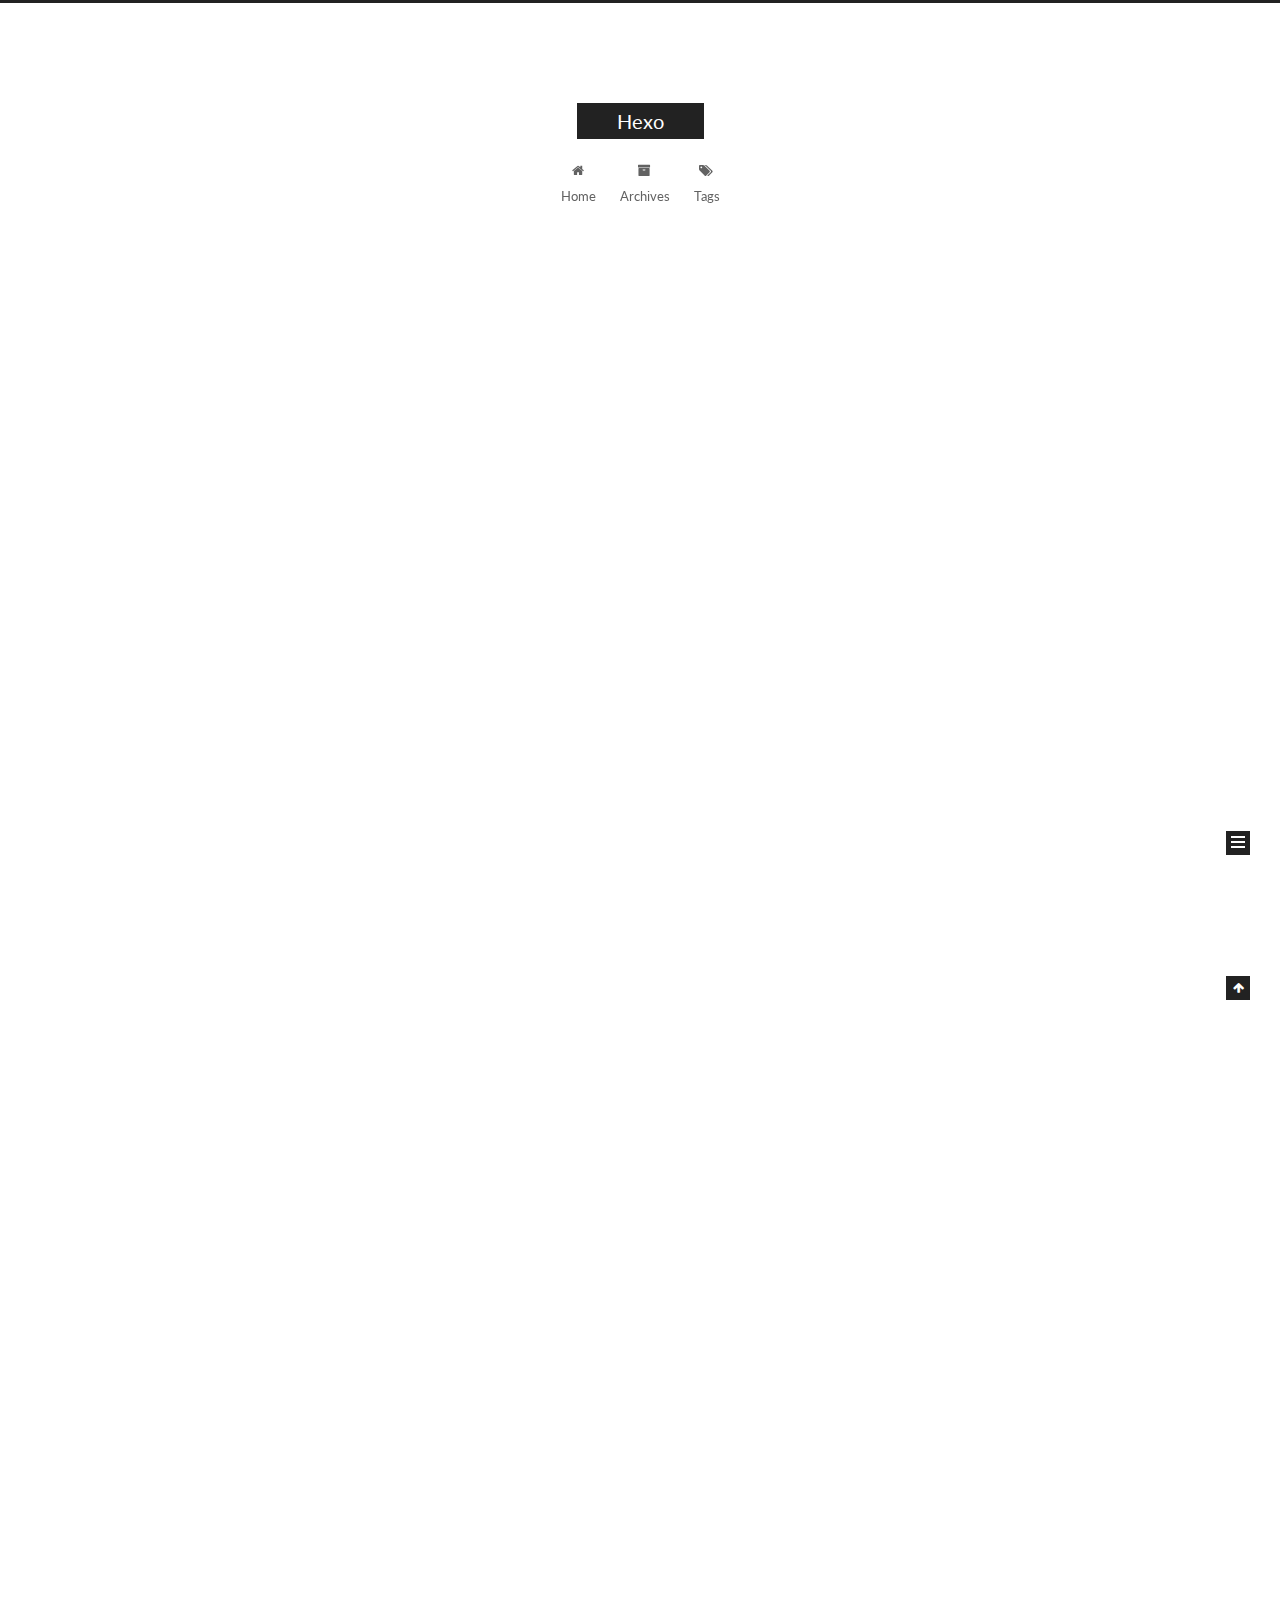
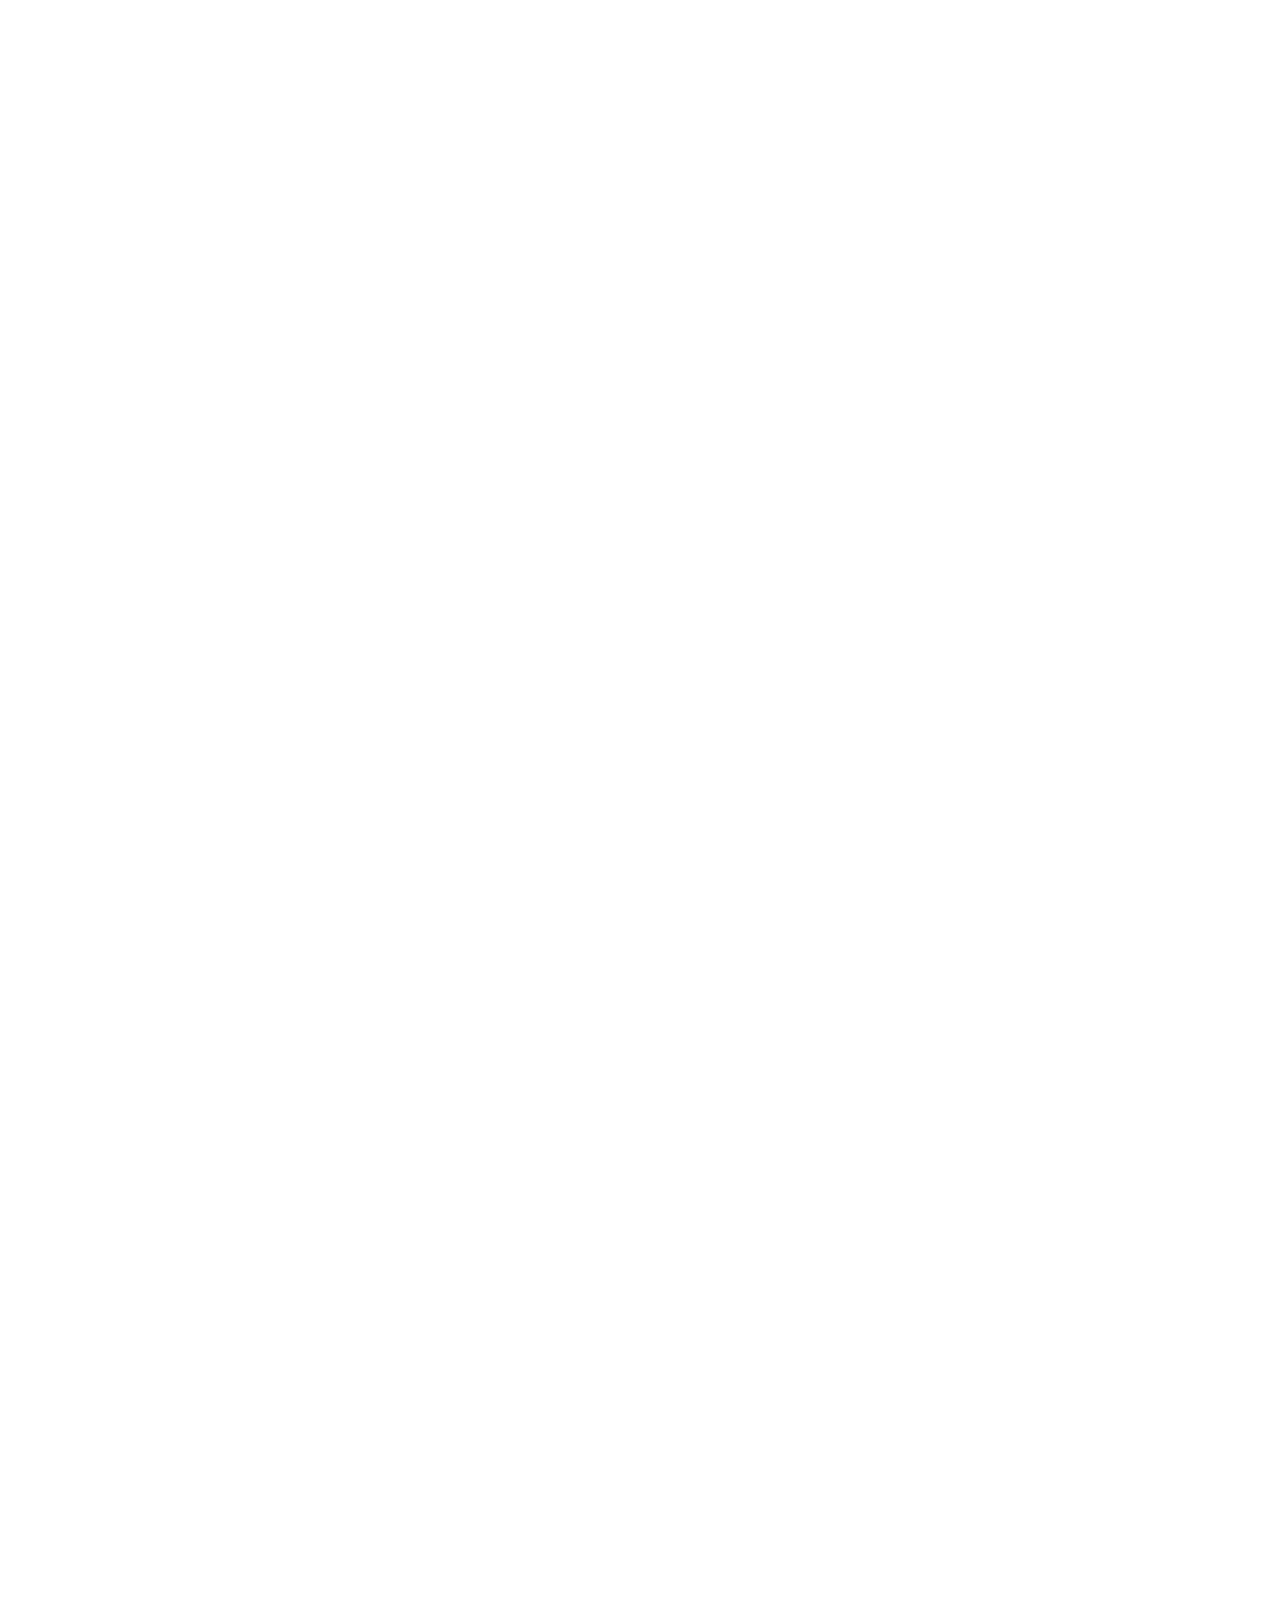
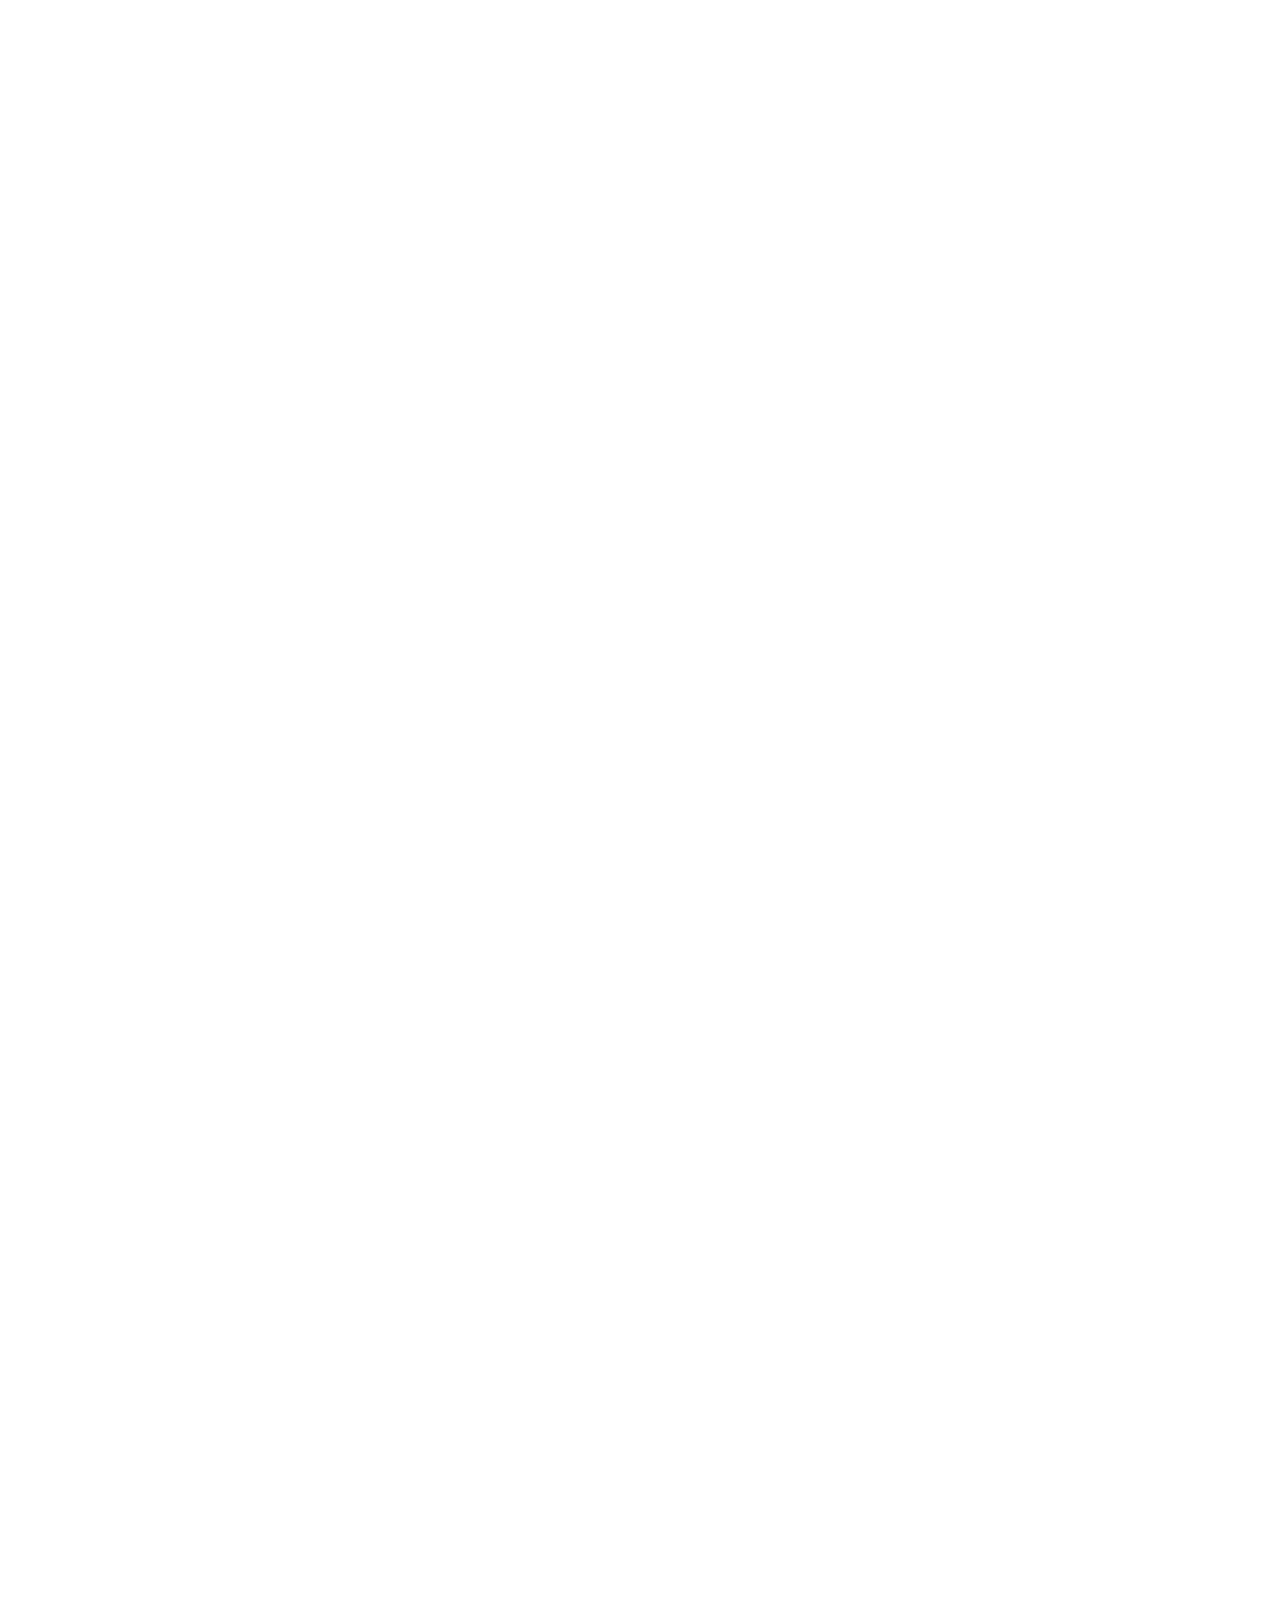
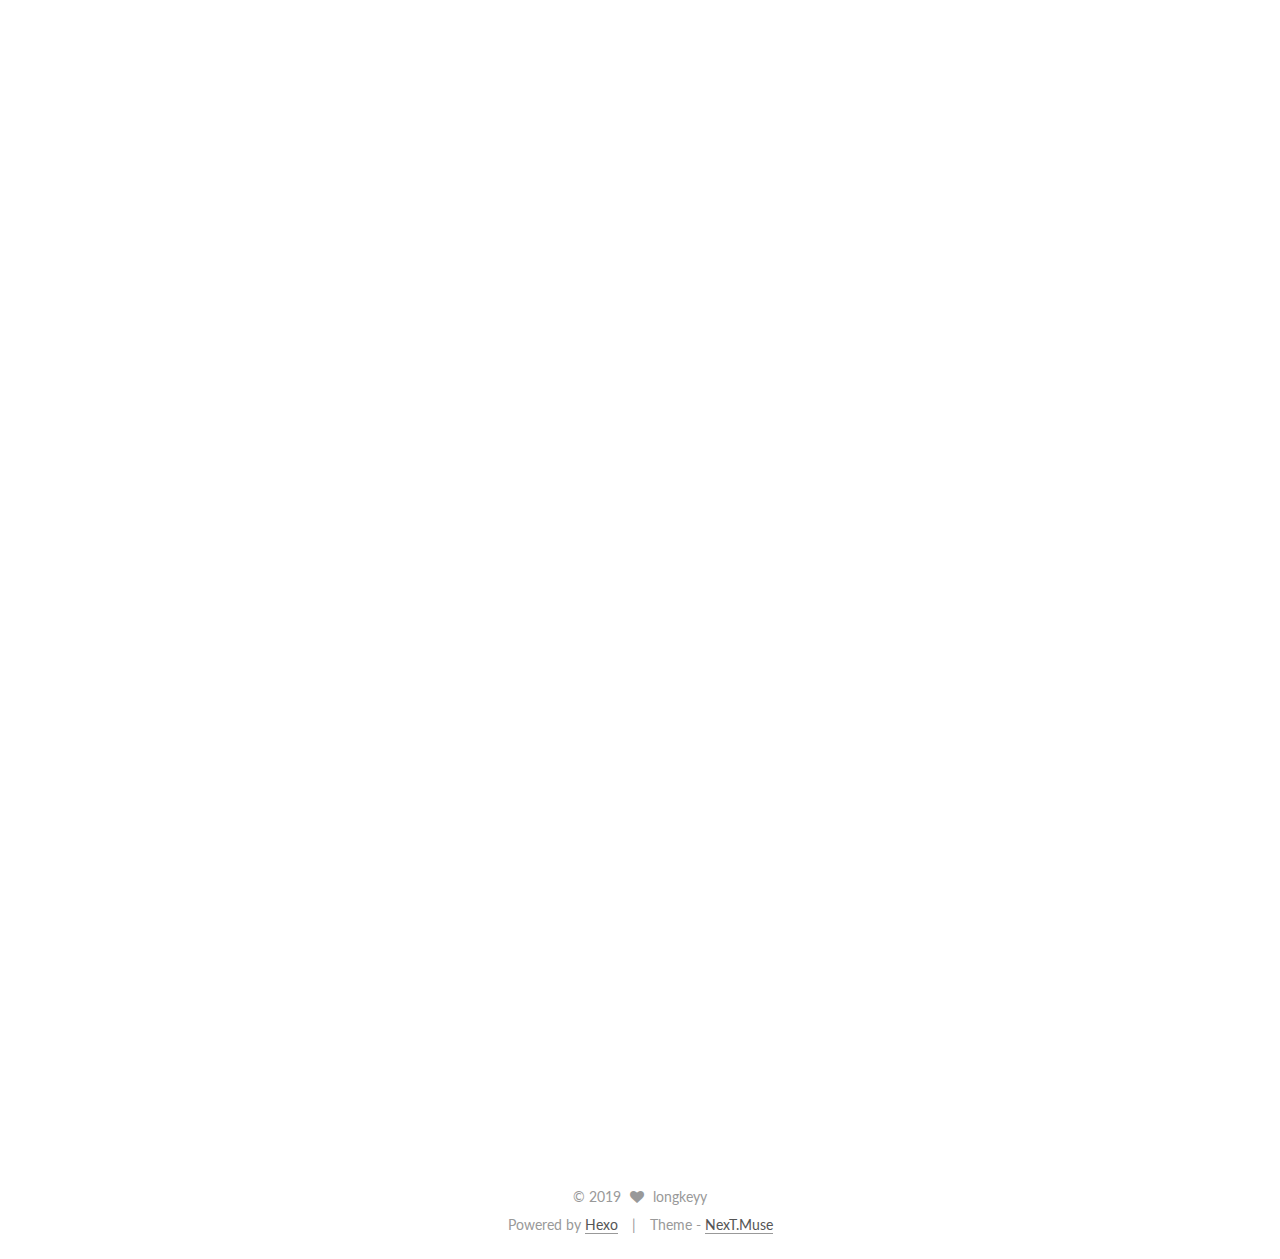
==== commit 8ec861c0: "Site updated: 2019-12-02 22:14:30" ====
--- a/index.html
+++ b/index.html
@@ -1,260 +1,772 @@
 <!DOCTYPE html>
-<html>
+
+
+
+  
+
+
+<html class="theme-next muse use-motion" lang="en">
 <head>
-  <meta charset="utf-8">
-  
-
-  
-  <title>Hexo</title>
-  <meta name="viewport" content="width=device-width, initial-scale=1, maximum-scale=1">
-  <meta property="og:type" content="website">
+  <meta charset="UTF-8"/>
+<meta http-equiv="X-UA-Compatible" content="IE=edge" />
+<meta name="viewport" content="width=device-width, initial-scale=1, maximum-scale=1"/>
+<meta name="theme-color" content="#222">
+
+
+
+
+
+
+
+
+
+<meta http-equiv="Cache-Control" content="no-transform" />
+<meta http-equiv="Cache-Control" content="no-siteapp" />
+
+
+
+
+
+
+
+
+
+
+
+
+
+
+
+  
+  
+  <link href="/lib/fancybox/source/jquery.fancybox.css?v=2.1.5" rel="stylesheet" type="text/css" />
+
+
+
+
+  
+  
+  
+  
+
+  
+    
+    
+  
+
+  
+
+  
+
+  
+
+  
+
+  
+    
+    
+    <link href="//fonts.googleapis.com/css?family=Lato:300,300italic,400,400italic,700,700italic&subset=latin,latin-ext" rel="stylesheet" type="text/css">
+  
+
+
+
+
+
+
+<link href="/lib/font-awesome/css/font-awesome.min.css?v=4.6.2" rel="stylesheet" type="text/css" />
+
+<link href="/css/main.css?v=5.1.2" rel="stylesheet" type="text/css" />
+
+
+  <meta name="keywords" content="Hexo, NexT" />
+
+
+
+
+
+
+
+
+  <link rel="shortcut icon" type="image/x-icon" href="/favicon.ico?v=5.1.2" />
+
+
+
+
+
+
+<meta property="og:type" content="website">
 <meta property="og:title" content="Hexo">
 <meta property="og:url" content="http:&#x2F;&#x2F;longkeyy.github.io&#x2F;index.html">
 <meta property="og:site_name" content="Hexo">
 <meta property="og:locale" content="en">
 <meta name="twitter:card" content="summary">
-  
-    <link rel="alternate" href="/atom.xml" title="Hexo" type="application/atom+xml">
-  
-  
-    <link rel="icon" href="/favicon.png">
-  
-  
-    <link href="//fonts.googleapis.com/css?family=Source+Code+Pro" rel="stylesheet" type="text/css">
-  
-  <link rel="stylesheet" href="/css/style.css">
+
+
+
+<script type="text/javascript" id="hexo.configurations">
+  var NexT = window.NexT || {};
+  var CONFIG = {
+    root: '/',
+    scheme: 'Muse',
+    sidebar: {"position":"left","display":"post","offset":12,"offset_float":12,"b2t":false,"scrollpercent":false,"onmobile":false},
+    fancybox: true,
+    tabs: true,
+    motion: true,
+    duoshuo: {
+      userId: '0',
+      author: 'Author'
+    },
+    algolia: {
+      applicationID: '',
+      apiKey: '',
+      indexName: '',
+      hits: {"per_page":10},
+      labels: {"input_placeholder":"Search for Posts","hits_empty":"We didn't find any results for the search: ${query}","hits_stats":"${hits} results found in ${time} ms"}
+    }
+  };
+</script>
+
+
+
+  <link rel="canonical" href="http://longkeyy.github.io/"/>
+
+
+
+
+
+  <title>Hexo</title>
+  
+
+
+
+
+
+
+
+
+
+
+
+
+
+
 </head>
 
-<body>
-  <div id="container">
-    <div id="wrap">
-      <header id="header">
-  <div id="banner"></div>
-  <div id="header-outer" class="outer">
-    <div id="header-title" class="inner">
-      <h1 id="logo-wrap">
-        <a href="/" id="logo">Hexo</a>
-      </h1>
-      
+<body itemscope itemtype="http://schema.org/WebPage" lang="en">
+
+  
+  
+    
+  
+
+  <div class="container sidebar-position-left 
+   page-home 
+ ">
+    <div class="headband"></div>
+
+    <header id="header" class="header" itemscope itemtype="http://schema.org/WPHeader">
+      <div class="header-inner"><div class="site-brand-wrapper">
+  <div class="site-meta ">
+    
+
+    <div class="custom-logo-site-title">
+      <a href="/"  class="brand" rel="start">
+        <span class="logo-line-before"><i></i></span>
+        <span class="site-title">Hexo</span>
+        <span class="logo-line-after"><i></i></span>
+      </a>
     </div>
-    <div id="header-inner" class="inner">
-      <nav id="main-nav">
-        <a id="main-nav-toggle" class="nav-icon"></a>
-        
-          <a class="main-nav-link" href="/">Home</a>
-        
-          <a class="main-nav-link" href="/archives">Archives</a>
-        
-      </nav>
-      <nav id="sub-nav">
-        
-          <a id="nav-rss-link" class="nav-icon" href="/atom.xml" title="RSS Feed"></a>
-        
-        <a id="nav-search-btn" class="nav-icon" title="Search"></a>
-      </nav>
-      <div id="search-form-wrap">
-        <form action="//google.com/search" method="get" accept-charset="UTF-8" class="search-form"><input type="search" name="q" class="search-form-input" placeholder="Search"><button type="submit" class="search-form-submit">&#xF002;</button><input type="hidden" name="sitesearch" value="http://longkeyy.github.io"></form>
-      </div>
+      
+        <p class="site-subtitle"></p>
+      
+  </div>
+
+  <div class="site-nav-toggle">
+    <button>
+      <span class="btn-bar"></span>
+      <span class="btn-bar"></span>
+      <span class="btn-bar"></span>
+    </button>
+  </div>
+</div>
+
+<nav class="site-nav">
+  
+
+  
+    <ul id="menu" class="menu">
+      
+        
+        <li class="menu-item menu-item-home">
+          <a href="/" rel="section">
+            
+              <i class="menu-item-icon fa fa-fw fa-home"></i> <br />
+            
+            Home
+          </a>
+        </li>
+      
+        
+        <li class="menu-item menu-item-archives">
+          <a href="/archives/" rel="section">
+            
+              <i class="menu-item-icon fa fa-fw fa-archive"></i> <br />
+            
+            Archives
+          </a>
+        </li>
+      
+        
+        <li class="menu-item menu-item-tags">
+          <a href="/tags/" rel="section">
+            
+              <i class="menu-item-icon fa fa-fw fa-tags"></i> <br />
+            
+            Tags
+          </a>
+        </li>
+      
+
+      
+    </ul>
+  
+
+  
+</nav>
+
+
+
+ </div>
+    </header>
+
+    <main id="main" class="main">
+      <div class="main-inner">
+        <div class="content-wrap">
+          <div id="content" class="content">
+            
+  <section id="posts" class="posts-expand">
+    
+      
+
+  
+
+  
+  
+  
+
+  <article class="post post-type-normal" itemscope itemtype="http://schema.org/Article">
+  
+  
+  
+  <div class="post-block">
+    <link itemprop="mainEntityOfPage" href="http://longkeyy.github.io/2019/12/02/first-day/">
+
+    <span hidden itemprop="author" itemscope itemtype="http://schema.org/Person">
+      <meta itemprop="name" content="longkeyy">
+      <meta itemprop="description" content="">
+      <meta itemprop="image" content="/images/avatar.gif">
+    </span>
+
+    <span hidden itemprop="publisher" itemscope itemtype="http://schema.org/Organization">
+      <meta itemprop="name" content="Hexo">
+    </span>
+
+    
+      <header class="post-header">
+
+        
+        
+          <h1 class="post-title" itemprop="name headline">
+                
+                <a class="post-title-link" href="/2019/12/02/first-day/" itemprop="url">first day</a></h1>
+        
+
+        <div class="post-meta">
+          <span class="post-time">
+            
+              <span class="post-meta-item-icon">
+                <i class="fa fa-calendar-o"></i>
+              </span>
+              
+                <span class="post-meta-item-text">Posted on</span>
+              
+              <time title="Post created" itemprop="dateCreated datePublished" datetime="2019-12-02T21:22:38+08:00">
+                2019-12-02
+              </time>
+            
+
+            
+
+            
+          </span>
+
+          
+
+          
+            
+          
+
+          
+          
+
+          
+
+          
+
+          
+
+        </div>
+      </header>
+    
+
+    
+    
+    
+    <div class="post-body" itemprop="articleBody">
+
+      
+      
+
+      
+        
+          
+            <h2 id="安装依赖包"><a href="#安装依赖包" class="headerlink" title="安装依赖包"></a>安装依赖包</h2><h3 id="安装基础组件"><a href="#安装基础组件" class="headerlink" title="安装基础组件"></a>安装基础组件</h3><figure class="highlight plain"><table><tr><td class="gutter"><pre><span class="line">1</span></pre></td><td class="code"><pre><span class="line">apt install -y vim wget build-essential  p7zip-full locate lrzsz dstat</span></pre></td></tr><tr><td class="gutter"><pre><span class="line">2</span></pre></td><td class="code"><pre><span class="line">apt install -y golang tcpdump masscan aria2 pixiewps tcpdump</span></pre></td></tr><tr><td class="gutter"><pre><span class="line">3</span></pre></td><td class="code"><pre><span class="line">apt install -y libpcap-dev libnetfilter-queue-dev libusb-dev libdbus-1-dev libglib2.0-dev libudev-dev libical-dev libreadline-dev matchbox-keyboard libssl-dev libpcap-dev libcurl4-openssl-dev</span></pre></td></tr></table></figure>
+
+<h3 id="安装服务"><a href="#安装服务" class="headerlink" title="安装服务"></a>安装服务</h3><figure class="highlight plain"><table><tr><td class="gutter"><pre><span class="line">1</span></pre></td><td class="code"><pre><span class="line">apt install -y dnsmasq  bluez-tools</span></pre></td></tr></table></figure>
+
+<h3 id="安装功能"><a href="#安装功能" class="headerlink" title="安装功能"></a>安装功能</h3><figure class="highlight plain"><table><tr><td class="gutter"><pre><span class="line">1</span></pre></td><td class="code"><pre><span class="line">apt install -y aircrack-ng wifite mdk3 shadowsocks-libev hostapd redsocks</span></pre></td></tr></table></figure>
+
+<h2 id="配置网络"><a href="#配置网络" class="headerlink" title="配置网络"></a>配置网络</h2><h3 id="配置网络接口"><a href="#配置网络接口" class="headerlink" title="配置网络接口"></a>配置网络接口</h3><figure class="highlight plain"><table><tr><td class="gutter"><pre><span class="line">1</span></pre></td><td class="code"><pre><span class="line">cat &gt; &#x2F;etc&#x2F;network&#x2F;interfaces.d&#x2F;lo &lt;&lt;EOFMARKER</span></pre></td></tr><tr><td class="gutter"><pre><span class="line">2</span></pre></td><td class="code"><pre><span class="line">auto lo</span></pre></td></tr><tr><td class="gutter"><pre><span class="line">3</span></pre></td><td class="code"><pre><span class="line">iface lo inet loopback</span></pre></td></tr><tr><td class="gutter"><pre><span class="line">4</span></pre></td><td class="code"><pre><span class="line">EOFMARKER</span></pre></td></tr><tr><td class="gutter"><pre><span class="line">5</span></pre></td><td class="code"><pre><span class="line"></span></pre></td></tr><tr><td class="gutter"><pre><span class="line">6</span></pre></td><td class="code"><pre><span class="line">cat &gt; &#x2F;etc&#x2F;network&#x2F;interfaces.d&#x2F;wlan0 &lt;&lt;EOFMARKER</span></pre></td></tr><tr><td class="gutter"><pre><span class="line">7</span></pre></td><td class="code"><pre><span class="line">allow-hotplug wlan0</span></pre></td></tr><tr><td class="gutter"><pre><span class="line">8</span></pre></td><td class="code"><pre><span class="line">iface wlan0 inet manual</span></pre></td></tr><tr><td class="gutter"><pre><span class="line">9</span></pre></td><td class="code"><pre><span class="line">EOFMARKER</span></pre></td></tr><tr><td class="gutter"><pre><span class="line">10</span></pre></td><td class="code"><pre><span class="line"></span></pre></td></tr><tr><td class="gutter"><pre><span class="line">11</span></pre></td><td class="code"><pre><span class="line">cat &gt; &#x2F;etc&#x2F;network&#x2F;interfaces.d&#x2F;eth0 &lt;&lt;EOFMARKER</span></pre></td></tr><tr><td class="gutter"><pre><span class="line">12</span></pre></td><td class="code"><pre><span class="line">auto eth0</span></pre></td></tr><tr><td class="gutter"><pre><span class="line">13</span></pre></td><td class="code"><pre><span class="line">iface eth0 inet static</span></pre></td></tr><tr><td class="gutter"><pre><span class="line">14</span></pre></td><td class="code"><pre><span class="line">address 172.16.44.1</span></pre></td></tr><tr><td class="gutter"><pre><span class="line">15</span></pre></td><td class="code"><pre><span class="line">netmask 255.255.255.0</span></pre></td></tr><tr><td class="gutter"><pre><span class="line">16</span></pre></td><td class="code"><pre><span class="line">EOFMARKER</span></pre></td></tr></table></figure>
+
+<h3 id="配置防火墙"><a href="#配置防火墙" class="headerlink" title="配置防火墙"></a>配置防火墙</h3><figure class="highlight plain"><table><tr><td class="gutter"><pre><span class="line">1</span></pre></td><td class="code"><pre><span class="line">iptables -t nat -A POSTROUTING -o eth0 -j MASQUERADE</span></pre></td></tr><tr><td class="gutter"><pre><span class="line">2</span></pre></td><td class="code"><pre><span class="line">iptables -A FORWARD -i eth0 -o wlan0 -m state --state RELATED,ESTABLISHED -j ACCEPT</span></pre></td></tr><tr><td class="gutter"><pre><span class="line">3</span></pre></td><td class="code"><pre><span class="line">iptables -A FORWARD -i wlan0 -o eth0 -j ACCEPT</span></pre></td></tr><tr><td class="gutter"><pre><span class="line">4</span></pre></td><td class="code"><pre><span class="line"></span></pre></td></tr><tr><td class="gutter"><pre><span class="line">5</span></pre></td><td class="code"><pre><span class="line">iptables -t nat -A POSTROUTING -s 192.168.0.0&#x2F;16  -o wlan1  -j MASQUERADE</span></pre></td></tr><tr><td class="gutter"><pre><span class="line">6</span></pre></td><td class="code"><pre><span class="line">iptables-save &gt; &#x2F;etc&#x2F;iptables.ipv4.nat</span></pre></td></tr></table></figure>
+
+<h2 id="配置服务"><a href="#配置服务" class="headerlink" title="配置服务"></a>配置服务</h2><h3 id="配置DHCP服务"><a href="#配置DHCP服务" class="headerlink" title="配置DHCP服务"></a>配置DHCP服务</h3><figure class="highlight plain"><table><tr><td class="gutter"><pre><span class="line">1</span></pre></td><td class="code"><pre><span class="line">cat &gt; &#x2F;etc&#x2F;dhcpcd.conf  &lt;&lt;EOFMARKER</span></pre></td></tr><tr><td class="gutter"><pre><span class="line">2</span></pre></td><td class="code"><pre><span class="line">hostname</span></pre></td></tr><tr><td class="gutter"><pre><span class="line">3</span></pre></td><td class="code"><pre><span class="line">clientid</span></pre></td></tr><tr><td class="gutter"><pre><span class="line">4</span></pre></td><td class="code"><pre><span class="line">persistent</span></pre></td></tr><tr><td class="gutter"><pre><span class="line">5</span></pre></td><td class="code"><pre><span class="line">option rapid_commit</span></pre></td></tr><tr><td class="gutter"><pre><span class="line">6</span></pre></td><td class="code"><pre><span class="line">option domain_name_servers, domain_name, domain_search, host_name</span></pre></td></tr><tr><td class="gutter"><pre><span class="line">7</span></pre></td><td class="code"><pre><span class="line">option classless_static_routes</span></pre></td></tr><tr><td class="gutter"><pre><span class="line">8</span></pre></td><td class="code"><pre><span class="line">option ntp_servers</span></pre></td></tr><tr><td class="gutter"><pre><span class="line">9</span></pre></td><td class="code"><pre><span class="line">option interface_mtu</span></pre></td></tr><tr><td class="gutter"><pre><span class="line">10</span></pre></td><td class="code"><pre><span class="line">require dhcp_server_identifier</span></pre></td></tr><tr><td class="gutter"><pre><span class="line">11</span></pre></td><td class="code"><pre><span class="line">slaac private</span></pre></td></tr><tr><td class="gutter"><pre><span class="line">12</span></pre></td><td class="code"><pre><span class="line">interface wlan0  </span></pre></td></tr><tr><td class="gutter"><pre><span class="line">13</span></pre></td><td class="code"><pre><span class="line">static ip_address&#x3D;192.168.0.1&#x2F;24</span></pre></td></tr><tr><td class="gutter"><pre><span class="line">14</span></pre></td><td class="code"><pre><span class="line">EOFMARKER</span></pre></td></tr><tr><td class="gutter"><pre><span class="line">15</span></pre></td><td class="code"><pre><span class="line"></span></pre></td></tr><tr><td class="gutter"><pre><span class="line">16</span></pre></td><td class="code"><pre><span class="line">#echo interface wlan0 &gt;&gt; &#x2F;etc&#x2F;dhcpcd.conf   </span></pre></td></tr><tr><td class="gutter"><pre><span class="line">17</span></pre></td><td class="code"><pre><span class="line">#static ip_address&#x3D;192.168.0.1&#x2F;24 &gt;&gt; &#x2F;etc&#x2F;dhcpcd.conf</span></pre></td></tr></table></figure>
+
+<h3 id="配置DNS服务"><a href="#配置DNS服务" class="headerlink" title="配置DNS服务"></a>配置DNS服务</h3><figure class="highlight plain"><table><tr><td class="gutter"><pre><span class="line">1</span></pre></td><td class="code"><pre><span class="line">cat &gt; &#x2F;etc&#x2F;dnsmasq.conf &lt;&lt;EOFMARKER</span></pre></td></tr><tr><td class="gutter"><pre><span class="line">2</span></pre></td><td class="code"><pre><span class="line">dhcp-mac&#x3D;set:client_is_a_pi,B8:27:EB:*:*:*</span></pre></td></tr><tr><td class="gutter"><pre><span class="line">3</span></pre></td><td class="code"><pre><span class="line">dhcp-reply-delay&#x3D;tag:client_is_a_pi,2</span></pre></td></tr><tr><td class="gutter"><pre><span class="line">4</span></pre></td><td class="code"><pre><span class="line">server&#x3D;218.2.2.2</span></pre></td></tr><tr><td class="gutter"><pre><span class="line">5</span></pre></td><td class="code"><pre><span class="line">server&#x3D;114.114.114.114</span></pre></td></tr><tr><td class="gutter"><pre><span class="line">6</span></pre></td><td class="code"><pre><span class="line">server&#x3D;8.8.8.8</span></pre></td></tr><tr><td class="gutter"><pre><span class="line">7</span></pre></td><td class="code"><pre><span class="line">domain-needed</span></pre></td></tr><tr><td class="gutter"><pre><span class="line">8</span></pre></td><td class="code"><pre><span class="line">bogus-priv</span></pre></td></tr><tr><td class="gutter"><pre><span class="line">9</span></pre></td><td class="code"><pre><span class="line">dhcp-range&#x3D;192.168.0.100,192.168.0.254,48h</span></pre></td></tr><tr><td class="gutter"><pre><span class="line">10</span></pre></td><td class="code"><pre><span class="line">EOFMARKER</span></pre></td></tr></table></figure>
+
+<h2 id="配置功能"><a href="#配置功能" class="headerlink" title="配置功能"></a>配置功能</h2><h3 id="配置WIFI热点功能"><a href="#配置WIFI热点功能" class="headerlink" title="配置WIFI热点功能"></a>配置WIFI热点功能</h3><figure class="highlight plain"><table><tr><td class="gutter"><pre><span class="line">1</span></pre></td><td class="code"><pre><span class="line">cat &gt; &#x2F;etc&#x2F;hostapd&#x2F;hostapd.conf  &lt;&lt;EOFMARKER</span></pre></td></tr><tr><td class="gutter"><pre><span class="line">2</span></pre></td><td class="code"><pre><span class="line">interface&#x3D;wlan0</span></pre></td></tr><tr><td class="gutter"><pre><span class="line">3</span></pre></td><td class="code"><pre><span class="line">driver&#x3D;nl80211</span></pre></td></tr><tr><td class="gutter"><pre><span class="line">4</span></pre></td><td class="code"><pre><span class="line">ssid&#x3D;Ziroom901</span></pre></td></tr><tr><td class="gutter"><pre><span class="line">5</span></pre></td><td class="code"><pre><span class="line">hw_mode&#x3D;g</span></pre></td></tr><tr><td class="gutter"><pre><span class="line">6</span></pre></td><td class="code"><pre><span class="line">channel&#x3D;1</span></pre></td></tr><tr><td class="gutter"><pre><span class="line">7</span></pre></td><td class="code"><pre><span class="line">ieee80211n&#x3D;1</span></pre></td></tr><tr><td class="gutter"><pre><span class="line">8</span></pre></td><td class="code"><pre><span class="line">wpa&#x3D;2</span></pre></td></tr><tr><td class="gutter"><pre><span class="line">9</span></pre></td><td class="code"><pre><span class="line">wpa_passphrase&#x3D;4001001111</span></pre></td></tr><tr><td class="gutter"><pre><span class="line">10</span></pre></td><td class="code"><pre><span class="line">wpa_key_mgmt&#x3D;WPA-PSK</span></pre></td></tr><tr><td class="gutter"><pre><span class="line">11</span></pre></td><td class="code"><pre><span class="line">wmm_enabled&#x3D;1</span></pre></td></tr><tr><td class="gutter"><pre><span class="line">12</span></pre></td><td class="code"><pre><span class="line">ht_capab&#x3D;[HT40][SHORT-GI-20][DSSS_CCK-40]</span></pre></td></tr><tr><td class="gutter"><pre><span class="line">13</span></pre></td><td class="code"><pre><span class="line">macaddr_acl&#x3D;0</span></pre></td></tr><tr><td class="gutter"><pre><span class="line">14</span></pre></td><td class="code"><pre><span class="line">auth_algs&#x3D;1</span></pre></td></tr><tr><td class="gutter"><pre><span class="line">15</span></pre></td><td class="code"><pre><span class="line">ignore_broadcast_ssid&#x3D;0</span></pre></td></tr><tr><td class="gutter"><pre><span class="line">16</span></pre></td><td class="code"><pre><span class="line">wpa&#x3D;2</span></pre></td></tr><tr><td class="gutter"><pre><span class="line">17</span></pre></td><td class="code"><pre><span class="line">wpa_key_mgmt&#x3D;WPA-PSK</span></pre></td></tr><tr><td class="gutter"><pre><span class="line">18</span></pre></td><td class="code"><pre><span class="line">rsn_pairwise&#x3D;CCMP</span></pre></td></tr><tr><td class="gutter"><pre><span class="line">19</span></pre></td><td class="code"><pre><span class="line">EOFMARKER</span></pre></td></tr></table></figure>
+
+<h3 id="配置代理功能"><a href="#配置代理功能" class="headerlink" title="配置代理功能"></a>配置代理功能</h3><figure class="highlight plain"><table><tr><td class="gutter"><pre><span class="line">1</span></pre></td><td class="code"><pre><span class="line">cat &gt; &#x2F;opt&#x2F;docker&#x2F;ss&#x2F;docker-compose.yml &lt;&lt;EOF</span></pre></td></tr><tr><td class="gutter"><pre><span class="line">2</span></pre></td><td class="code"><pre><span class="line">version: &#39;2&#39;</span></pre></td></tr><tr><td class="gutter"><pre><span class="line">3</span></pre></td><td class="code"><pre><span class="line">services:</span></pre></td></tr><tr><td class="gutter"><pre><span class="line">4</span></pre></td><td class="code"><pre><span class="line">  sskcp:</span></pre></td></tr><tr><td class="gutter"><pre><span class="line">5</span></pre></td><td class="code"><pre><span class="line">    image: mritd&#x2F;shadowsocks:3.1.3</span></pre></td></tr><tr><td class="gutter"><pre><span class="line">6</span></pre></td><td class="code"><pre><span class="line">    network_mode: host</span></pre></td></tr><tr><td class="gutter"><pre><span class="line">7</span></pre></td><td class="code"><pre><span class="line">    environment:</span></pre></td></tr><tr><td class="gutter"><pre><span class="line">8</span></pre></td><td class="code"><pre><span class="line">         SS_CONFIG : &quot;-s 0.0.0.0 -p 22222 -m aes-256-cfb -k vpnpassword --fast-open -u&quot;</span></pre></td></tr><tr><td class="gutter"><pre><span class="line">9</span></pre></td><td class="code"><pre><span class="line">         KCP_FLAG: &quot;true&quot;</span></pre></td></tr><tr><td class="gutter"><pre><span class="line">10</span></pre></td><td class="code"><pre><span class="line">         KCP_MODULE: kcpserver</span></pre></td></tr><tr><td class="gutter"><pre><span class="line">11</span></pre></td><td class="code"><pre><span class="line">         KCP_CONFIG: &quot;-t 127.0.0.1:22222 -l :22223 -mode fast2&quot;</span></pre></td></tr><tr><td class="gutter"><pre><span class="line">12</span></pre></td><td class="code"><pre><span class="line">EOF</span></pre></td></tr></table></figure>
+
+          
+        
+      
+    </div>
+    
+    
+    
+
+    
+
+    
+
+    
+
+    <footer class="post-footer">
+      
+
+      
+
+      
+
+      
+      
+        <div class="post-eof"></div>
+      
+    </footer>
+  </div>
+  
+  
+  
+  </article>
+
+
+    
+      
+
+  
+
+  
+  
+  
+
+  <article class="post post-type-normal" itemscope itemtype="http://schema.org/Article">
+  
+  
+  
+  <div class="post-block">
+    <link itemprop="mainEntityOfPage" href="http://longkeyy.github.io/2019/12/02/hello-world/">
+
+    <span hidden itemprop="author" itemscope itemtype="http://schema.org/Person">
+      <meta itemprop="name" content="longkeyy">
+      <meta itemprop="description" content="">
+      <meta itemprop="image" content="/images/avatar.gif">
+    </span>
+
+    <span hidden itemprop="publisher" itemscope itemtype="http://schema.org/Organization">
+      <meta itemprop="name" content="Hexo">
+    </span>
+
+    
+      <header class="post-header">
+
+        
+        
+          <h1 class="post-title" itemprop="name headline">
+                
+                <a class="post-title-link" href="/2019/12/02/hello-world/" itemprop="url">Hello World</a></h1>
+        
+
+        <div class="post-meta">
+          <span class="post-time">
+            
+              <span class="post-meta-item-icon">
+                <i class="fa fa-calendar-o"></i>
+              </span>
+              
+                <span class="post-meta-item-text">Posted on</span>
+              
+              <time title="Post created" itemprop="dateCreated datePublished" datetime="2019-12-02T19:23:50+08:00">
+                2019-12-02
+              </time>
+            
+
+            
+
+            
+          </span>
+
+          
+
+          
+            
+          
+
+          
+          
+
+          
+
+          
+
+          
+
+        </div>
+      </header>
+    
+
+    
+    
+    
+    <div class="post-body" itemprop="articleBody">
+
+      
+      
+
+      
+        
+          
+            <p>Welcome to <a href="https://hexo.io/" target="_blank" rel="noopener">Hexo</a>! This is your very first post. Check <a href="https://hexo.io/docs/" target="_blank" rel="noopener">documentation</a> for more info. If you get any problems when using Hexo, you can find the answer in <a href="https://hexo.io/docs/troubleshooting.html" target="_blank" rel="noopener">troubleshooting</a> or you can ask me on <a href="https://github.com/hexojs/hexo/issues" target="_blank" rel="noopener">GitHub</a>.</p>
+<h2 id="Quick-Start"><a href="#Quick-Start" class="headerlink" title="Quick Start"></a>Quick Start</h2><h3 id="Create-a-new-post"><a href="#Create-a-new-post" class="headerlink" title="Create a new post"></a>Create a new post</h3><figure class="highlight bash"><table><tr><td class="gutter"><pre><span class="line">1</span></pre></td><td class="code"><pre><span class="line">$ hexo new <span class="string">"My New Post"</span></span></pre></td></tr></table></figure>
+
+<p>More info: <a href="https://hexo.io/docs/writing.html" target="_blank" rel="noopener">Writing</a></p>
+<h3 id="Run-server"><a href="#Run-server" class="headerlink" title="Run server"></a>Run server</h3><figure class="highlight bash"><table><tr><td class="gutter"><pre><span class="line">1</span></pre></td><td class="code"><pre><span class="line">$ hexo server</span></pre></td></tr></table></figure>
+
+<p>More info: <a href="https://hexo.io/docs/server.html" target="_blank" rel="noopener">Server</a></p>
+<h3 id="Generate-static-files"><a href="#Generate-static-files" class="headerlink" title="Generate static files"></a>Generate static files</h3><figure class="highlight bash"><table><tr><td class="gutter"><pre><span class="line">1</span></pre></td><td class="code"><pre><span class="line">$ hexo generate</span></pre></td></tr></table></figure>
+
+<p>More info: <a href="https://hexo.io/docs/generating.html" target="_blank" rel="noopener">Generating</a></p>
+<h3 id="Deploy-to-remote-sites"><a href="#Deploy-to-remote-sites" class="headerlink" title="Deploy to remote sites"></a>Deploy to remote sites</h3><figure class="highlight bash"><table><tr><td class="gutter"><pre><span class="line">1</span></pre></td><td class="code"><pre><span class="line">$ hexo deploy</span></pre></td></tr></table></figure>
+
+<p>More info: <a href="https://hexo.io/docs/one-command-deployment.html" target="_blank" rel="noopener">Deployment</a></p>
+
+          
+        
+      
+    </div>
+    
+    
+    
+
+    
+
+    
+
+    
+
+    <footer class="post-footer">
+      
+
+      
+
+      
+
+      
+      
+        <div class="post-eof"></div>
+      
+    </footer>
+  </div>
+  
+  
+  
+  </article>
+
+
+    
+  </section>
+
+  
+
+
+          </div>
+          
+
+
+          
+
+        </div>
+        
+          
+  
+  <div class="sidebar-toggle">
+    <div class="sidebar-toggle-line-wrap">
+      <span class="sidebar-toggle-line sidebar-toggle-line-first"></span>
+      <span class="sidebar-toggle-line sidebar-toggle-line-middle"></span>
+      <span class="sidebar-toggle-line sidebar-toggle-line-last"></span>
     </div>
   </div>
-</header>
-      <div class="outer">
-        <section id="main">
-  
-    <article id="post-first-day" class="article article-type-post" itemscope itemprop="blogPost">
-  <div class="article-meta">
-    <a href="/2019/12/02/first-day/" class="article-date">
-  <time datetime="2019-12-02T13:22:38.000Z" itemprop="datePublished">2019-12-02</time>
-</a>
-    
+
+  <aside id="sidebar" class="sidebar">
+    
+    <div class="sidebar-inner">
+
+      
+
+      
+
+      <section class="site-overview sidebar-panel sidebar-panel-active">
+        <div class="site-author motion-element" itemprop="author" itemscope itemtype="http://schema.org/Person">
+          <img class="site-author-image" itemprop="image"
+               src="/images/avatar.gif"
+               alt="longkeyy" />
+          <p class="site-author-name" itemprop="name">longkeyy</p>
+           
+              <p class="site-description motion-element" itemprop="description"></p>
+          
+        </div>
+        <nav class="site-state motion-element">
+
+          
+            <div class="site-state-item site-state-posts">
+              <a href="/archives/">
+                <span class="site-state-item-count">2</span>
+                <span class="site-state-item-name">posts</span>
+              </a>
+            </div>
+          
+
+          
+
+          
+            
+            
+            <div class="site-state-item site-state-tags">
+              
+                <span class="site-state-item-count">1</span>
+                <span class="site-state-item-name">tags</span>
+              
+            </div>
+          
+
+        </nav>
+
+        
+
+        <div class="links-of-author motion-element">
+          
+        </div>
+
+        
+        
+
+        
+        
+
+        
+
+
+      </section>
+
+      
+
+      
+
+    </div>
+  </aside>
+
+
+        
+      </div>
+    </main>
+
+    <footer id="footer" class="footer">
+      <div class="footer-inner">
+        <div class="copyright" >
+  
+  &copy; 
+  <span itemprop="copyrightYear">2019</span>
+  <span class="with-love">
+    <i class="fa fa-heart"></i>
+  </span>
+  <span class="author" itemprop="copyrightHolder">longkeyy</span>
+</div>
+
+
+<div class="powered-by">
+  Powered by <a class="theme-link" href="https://hexo.io" target="_blank" rel="noopener">Hexo</a>
+</div>
+
+<div class="theme-info">
+  Theme -
+  <a class="theme-link" href="https://github.com/iissnan/hexo-theme-next" target="_blank" rel="noopener">
+    NexT.Muse
+  </a>
+</div>
+
+
+        
+
+        
+      </div>
+    </footer>
+
+    
+      <div class="back-to-top">
+        <i class="fa fa-arrow-up"></i>
+        
+      </div>
+    
+
   </div>
-  <div class="article-inner">
-    
-    
-      <header class="article-header">
-        
-  
-    <h1 itemprop="name">
-      <a class="article-title" href="/2019/12/02/first-day/">first day</a>
-    </h1>
-  
-
-      </header>
-    
-    <div class="article-entry" itemprop="articleBody">
-      
-        <h2 id="安装依赖包"><a href="#安装依赖包" class="headerlink" title="安装依赖包"></a>安装依赖包</h2><h3 id="安装基础组件"><a href="#安装基础组件" class="headerlink" title="安装基础组件"></a>安装基础组件</h3><figure class="highlight plain"><table><tr><td class="gutter"><pre><span class="line">1</span></pre></td><td class="code"><pre><span class="line">apt install -y vim wget build-essential  p7zip-full locate lrzsz dstat</span></pre></td></tr><tr><td class="gutter"><pre><span class="line">2</span></pre></td><td class="code"><pre><span class="line">apt install -y golang tcpdump masscan aria2 pixiewps tcpdump</span></pre></td></tr><tr><td class="gutter"><pre><span class="line">3</span></pre></td><td class="code"><pre><span class="line">apt install -y libpcap-dev libnetfilter-queue-dev libusb-dev libdbus-1-dev libglib2.0-dev libudev-dev libical-dev libreadline-dev matchbox-keyboard libssl-dev libpcap-dev libcurl4-openssl-dev</span></pre></td></tr></table></figure>
-
-<h3 id="安装服务"><a href="#安装服务" class="headerlink" title="安装服务"></a>安装服务</h3><figure class="highlight plain"><table><tr><td class="gutter"><pre><span class="line">1</span></pre></td><td class="code"><pre><span class="line">apt install -y dnsmasq  bluez-tools</span></pre></td></tr></table></figure>
-
-<h3 id="安装功能"><a href="#安装功能" class="headerlink" title="安装功能"></a>安装功能</h3><figure class="highlight plain"><table><tr><td class="gutter"><pre><span class="line">1</span></pre></td><td class="code"><pre><span class="line">apt install -y aircrack-ng wifite mdk3 shadowsocks-libev hostapd redsocks</span></pre></td></tr></table></figure>
-
-<h2 id="配置网络"><a href="#配置网络" class="headerlink" title="配置网络"></a>配置网络</h2><h3 id="配置网络接口"><a href="#配置网络接口" class="headerlink" title="配置网络接口"></a>配置网络接口</h3><figure class="highlight plain"><table><tr><td class="gutter"><pre><span class="line">1</span></pre></td><td class="code"><pre><span class="line">cat &gt; &#x2F;etc&#x2F;network&#x2F;interfaces.d&#x2F;lo &lt;&lt;EOFMARKER</span></pre></td></tr><tr><td class="gutter"><pre><span class="line">2</span></pre></td><td class="code"><pre><span class="line">auto lo</span></pre></td></tr><tr><td class="gutter"><pre><span class="line">3</span></pre></td><td class="code"><pre><span class="line">iface lo inet loopback</span></pre></td></tr><tr><td class="gutter"><pre><span class="line">4</span></pre></td><td class="code"><pre><span class="line">EOFMARKER</span></pre></td></tr><tr><td class="gutter"><pre><span class="line">5</span></pre></td><td class="code"><pre><span class="line"></span></pre></td></tr><tr><td class="gutter"><pre><span class="line">6</span></pre></td><td class="code"><pre><span class="line">cat &gt; &#x2F;etc&#x2F;network&#x2F;interfaces.d&#x2F;wlan0 &lt;&lt;EOFMARKER</span></pre></td></tr><tr><td class="gutter"><pre><span class="line">7</span></pre></td><td class="code"><pre><span class="line">allow-hotplug wlan0</span></pre></td></tr><tr><td class="gutter"><pre><span class="line">8</span></pre></td><td class="code"><pre><span class="line">iface wlan0 inet manual</span></pre></td></tr><tr><td class="gutter"><pre><span class="line">9</span></pre></td><td class="code"><pre><span class="line">EOFMARKER</span></pre></td></tr><tr><td class="gutter"><pre><span class="line">10</span></pre></td><td class="code"><pre><span class="line"></span></pre></td></tr><tr><td class="gutter"><pre><span class="line">11</span></pre></td><td class="code"><pre><span class="line">cat &gt; &#x2F;etc&#x2F;network&#x2F;interfaces.d&#x2F;eth0 &lt;&lt;EOFMARKER</span></pre></td></tr><tr><td class="gutter"><pre><span class="line">12</span></pre></td><td class="code"><pre><span class="line">auto eth0</span></pre></td></tr><tr><td class="gutter"><pre><span class="line">13</span></pre></td><td class="code"><pre><span class="line">iface eth0 inet static</span></pre></td></tr><tr><td class="gutter"><pre><span class="line">14</span></pre></td><td class="code"><pre><span class="line">address 172.16.44.1</span></pre></td></tr><tr><td class="gutter"><pre><span class="line">15</span></pre></td><td class="code"><pre><span class="line">netmask 255.255.255.0</span></pre></td></tr><tr><td class="gutter"><pre><span class="line">16</span></pre></td><td class="code"><pre><span class="line">EOFMARKER</span></pre></td></tr></table></figure>
-
-<h3 id="配置防火墙"><a href="#配置防火墙" class="headerlink" title="配置防火墙"></a>配置防火墙</h3><figure class="highlight plain"><table><tr><td class="gutter"><pre><span class="line">1</span></pre></td><td class="code"><pre><span class="line">iptables -t nat -A POSTROUTING -o eth0 -j MASQUERADE</span></pre></td></tr><tr><td class="gutter"><pre><span class="line">2</span></pre></td><td class="code"><pre><span class="line">iptables -A FORWARD -i eth0 -o wlan0 -m state --state RELATED,ESTABLISHED -j ACCEPT</span></pre></td></tr><tr><td class="gutter"><pre><span class="line">3</span></pre></td><td class="code"><pre><span class="line">iptables -A FORWARD -i wlan0 -o eth0 -j ACCEPT</span></pre></td></tr><tr><td class="gutter"><pre><span class="line">4</span></pre></td><td class="code"><pre><span class="line"></span></pre></td></tr><tr><td class="gutter"><pre><span class="line">5</span></pre></td><td class="code"><pre><span class="line">iptables -t nat -A POSTROUTING -s 192.168.0.0&#x2F;16  -o wlan1  -j MASQUERADE</span></pre></td></tr><tr><td class="gutter"><pre><span class="line">6</span></pre></td><td class="code"><pre><span class="line">iptables-save &gt; &#x2F;etc&#x2F;iptables.ipv4.nat</span></pre></td></tr></table></figure>
-
-<h2 id="配置服务"><a href="#配置服务" class="headerlink" title="配置服务"></a>配置服务</h2><h3 id="配置DHCP服务"><a href="#配置DHCP服务" class="headerlink" title="配置DHCP服务"></a>配置DHCP服务</h3><figure class="highlight plain"><table><tr><td class="gutter"><pre><span class="line">1</span></pre></td><td class="code"><pre><span class="line">cat &gt; &#x2F;etc&#x2F;dhcpcd.conf  &lt;&lt;EOFMARKER</span></pre></td></tr><tr><td class="gutter"><pre><span class="line">2</span></pre></td><td class="code"><pre><span class="line">hostname</span></pre></td></tr><tr><td class="gutter"><pre><span class="line">3</span></pre></td><td class="code"><pre><span class="line">clientid</span></pre></td></tr><tr><td class="gutter"><pre><span class="line">4</span></pre></td><td class="code"><pre><span class="line">persistent</span></pre></td></tr><tr><td class="gutter"><pre><span class="line">5</span></pre></td><td class="code"><pre><span class="line">option rapid_commit</span></pre></td></tr><tr><td class="gutter"><pre><span class="line">6</span></pre></td><td class="code"><pre><span class="line">option domain_name_servers, domain_name, domain_search, host_name</span></pre></td></tr><tr><td class="gutter"><pre><span class="line">7</span></pre></td><td class="code"><pre><span class="line">option classless_static_routes</span></pre></td></tr><tr><td class="gutter"><pre><span class="line">8</span></pre></td><td class="code"><pre><span class="line">option ntp_servers</span></pre></td></tr><tr><td class="gutter"><pre><span class="line">9</span></pre></td><td class="code"><pre><span class="line">option interface_mtu</span></pre></td></tr><tr><td class="gutter"><pre><span class="line">10</span></pre></td><td class="code"><pre><span class="line">require dhcp_server_identifier</span></pre></td></tr><tr><td class="gutter"><pre><span class="line">11</span></pre></td><td class="code"><pre><span class="line">slaac private</span></pre></td></tr><tr><td class="gutter"><pre><span class="line">12</span></pre></td><td class="code"><pre><span class="line">interface wlan0  </span></pre></td></tr><tr><td class="gutter"><pre><span class="line">13</span></pre></td><td class="code"><pre><span class="line">static ip_address&#x3D;192.168.0.1&#x2F;24</span></pre></td></tr><tr><td class="gutter"><pre><span class="line">14</span></pre></td><td class="code"><pre><span class="line">EOFMARKER</span></pre></td></tr><tr><td class="gutter"><pre><span class="line">15</span></pre></td><td class="code"><pre><span class="line"></span></pre></td></tr><tr><td class="gutter"><pre><span class="line">16</span></pre></td><td class="code"><pre><span class="line">#echo interface wlan0 &gt;&gt; &#x2F;etc&#x2F;dhcpcd.conf   </span></pre></td></tr><tr><td class="gutter"><pre><span class="line">17</span></pre></td><td class="code"><pre><span class="line">#static ip_address&#x3D;192.168.0.1&#x2F;24 &gt;&gt; &#x2F;etc&#x2F;dhcpcd.conf</span></pre></td></tr></table></figure>
-
-<h3 id="配置DNS服务"><a href="#配置DNS服务" class="headerlink" title="配置DNS服务"></a>配置DNS服务</h3><figure class="highlight plain"><table><tr><td class="gutter"><pre><span class="line">1</span></pre></td><td class="code"><pre><span class="line">cat &gt; &#x2F;etc&#x2F;dnsmasq.conf &lt;&lt;EOFMARKER</span></pre></td></tr><tr><td class="gutter"><pre><span class="line">2</span></pre></td><td class="code"><pre><span class="line">dhcp-mac&#x3D;set:client_is_a_pi,B8:27:EB:*:*:*</span></pre></td></tr><tr><td class="gutter"><pre><span class="line">3</span></pre></td><td class="code"><pre><span class="line">dhcp-reply-delay&#x3D;tag:client_is_a_pi,2</span></pre></td></tr><tr><td class="gutter"><pre><span class="line">4</span></pre></td><td class="code"><pre><span class="line">server&#x3D;218.2.2.2</span></pre></td></tr><tr><td class="gutter"><pre><span class="line">5</span></pre></td><td class="code"><pre><span class="line">server&#x3D;114.114.114.114</span></pre></td></tr><tr><td class="gutter"><pre><span class="line">6</span></pre></td><td class="code"><pre><span class="line">server&#x3D;8.8.8.8</span></pre></td></tr><tr><td class="gutter"><pre><span class="line">7</span></pre></td><td class="code"><pre><span class="line">domain-needed</span></pre></td></tr><tr><td class="gutter"><pre><span class="line">8</span></pre></td><td class="code"><pre><span class="line">bogus-priv</span></pre></td></tr><tr><td class="gutter"><pre><span class="line">9</span></pre></td><td class="code"><pre><span class="line">dhcp-range&#x3D;192.168.0.100,192.168.0.254,48h</span></pre></td></tr><tr><td class="gutter"><pre><span class="line">10</span></pre></td><td class="code"><pre><span class="line">EOFMARKER</span></pre></td></tr></table></figure>
-
-<h2 id="配置功能"><a href="#配置功能" class="headerlink" title="配置功能"></a>配置功能</h2><h3 id="配置WIFI热点功能"><a href="#配置WIFI热点功能" class="headerlink" title="配置WIFI热点功能"></a>配置WIFI热点功能</h3><figure class="highlight plain"><table><tr><td class="gutter"><pre><span class="line">1</span></pre></td><td class="code"><pre><span class="line">cat &gt; &#x2F;etc&#x2F;hostapd&#x2F;hostapd.conf  &lt;&lt;EOFMARKER</span></pre></td></tr><tr><td class="gutter"><pre><span class="line">2</span></pre></td><td class="code"><pre><span class="line">interface&#x3D;wlan0</span></pre></td></tr><tr><td class="gutter"><pre><span class="line">3</span></pre></td><td class="code"><pre><span class="line">driver&#x3D;nl80211</span></pre></td></tr><tr><td class="gutter"><pre><span class="line">4</span></pre></td><td class="code"><pre><span class="line">ssid&#x3D;Ziroom901</span></pre></td></tr><tr><td class="gutter"><pre><span class="line">5</span></pre></td><td class="code"><pre><span class="line">hw_mode&#x3D;g</span></pre></td></tr><tr><td class="gutter"><pre><span class="line">6</span></pre></td><td class="code"><pre><span class="line">channel&#x3D;1</span></pre></td></tr><tr><td class="gutter"><pre><span class="line">7</span></pre></td><td class="code"><pre><span class="line">ieee80211n&#x3D;1</span></pre></td></tr><tr><td class="gutter"><pre><span class="line">8</span></pre></td><td class="code"><pre><span class="line">wpa&#x3D;2</span></pre></td></tr><tr><td class="gutter"><pre><span class="line">9</span></pre></td><td class="code"><pre><span class="line">wpa_passphrase&#x3D;4001001111</span></pre></td></tr><tr><td class="gutter"><pre><span class="line">10</span></pre></td><td class="code"><pre><span class="line">wpa_key_mgmt&#x3D;WPA-PSK</span></pre></td></tr><tr><td class="gutter"><pre><span class="line">11</span></pre></td><td class="code"><pre><span class="line">wmm_enabled&#x3D;1</span></pre></td></tr><tr><td class="gutter"><pre><span class="line">12</span></pre></td><td class="code"><pre><span class="line">ht_capab&#x3D;[HT40][SHORT-GI-20][DSSS_CCK-40]</span></pre></td></tr><tr><td class="gutter"><pre><span class="line">13</span></pre></td><td class="code"><pre><span class="line">macaddr_acl&#x3D;0</span></pre></td></tr><tr><td class="gutter"><pre><span class="line">14</span></pre></td><td class="code"><pre><span class="line">auth_algs&#x3D;1</span></pre></td></tr><tr><td class="gutter"><pre><span class="line">15</span></pre></td><td class="code"><pre><span class="line">ignore_broadcast_ssid&#x3D;0</span></pre></td></tr><tr><td class="gutter"><pre><span class="line">16</span></pre></td><td class="code"><pre><span class="line">wpa&#x3D;2</span></pre></td></tr><tr><td class="gutter"><pre><span class="line">17</span></pre></td><td class="code"><pre><span class="line">wpa_key_mgmt&#x3D;WPA-PSK</span></pre></td></tr><tr><td class="gutter"><pre><span class="line">18</span></pre></td><td class="code"><pre><span class="line">rsn_pairwise&#x3D;CCMP</span></pre></td></tr><tr><td class="gutter"><pre><span class="line">19</span></pre></td><td class="code"><pre><span class="line">EOFMARKER</span></pre></td></tr></table></figure>
-
-<h3 id="配置代理功能"><a href="#配置代理功能" class="headerlink" title="配置代理功能"></a>配置代理功能</h3><figure class="highlight plain"><table><tr><td class="gutter"><pre><span class="line">1</span></pre></td><td class="code"><pre><span class="line">cat &gt; &#x2F;opt&#x2F;docker&#x2F;ss&#x2F;docker-compose.yml &lt;&lt;EOF</span></pre></td></tr><tr><td class="gutter"><pre><span class="line">2</span></pre></td><td class="code"><pre><span class="line">version: &#39;2&#39;</span></pre></td></tr><tr><td class="gutter"><pre><span class="line">3</span></pre></td><td class="code"><pre><span class="line">services:</span></pre></td></tr><tr><td class="gutter"><pre><span class="line">4</span></pre></td><td class="code"><pre><span class="line">  sskcp:</span></pre></td></tr><tr><td class="gutter"><pre><span class="line">5</span></pre></td><td class="code"><pre><span class="line">    image: mritd&#x2F;shadowsocks:3.1.3</span></pre></td></tr><tr><td class="gutter"><pre><span class="line">6</span></pre></td><td class="code"><pre><span class="line">    network_mode: host</span></pre></td></tr><tr><td class="gutter"><pre><span class="line">7</span></pre></td><td class="code"><pre><span class="line">    environment:</span></pre></td></tr><tr><td class="gutter"><pre><span class="line">8</span></pre></td><td class="code"><pre><span class="line">         SS_CONFIG : &quot;-s 0.0.0.0 -p 22222 -m aes-256-cfb -k vpnpassword --fast-open -u&quot;</span></pre></td></tr><tr><td class="gutter"><pre><span class="line">9</span></pre></td><td class="code"><pre><span class="line">         KCP_FLAG: &quot;true&quot;</span></pre></td></tr><tr><td class="gutter"><pre><span class="line">10</span></pre></td><td class="code"><pre><span class="line">         KCP_MODULE: kcpserver</span></pre></td></tr><tr><td class="gutter"><pre><span class="line">11</span></pre></td><td class="code"><pre><span class="line">         KCP_CONFIG: &quot;-t 127.0.0.1:22222 -l :22223 -mode fast2&quot;</span></pre></td></tr><tr><td class="gutter"><pre><span class="line">12</span></pre></td><td class="code"><pre><span class="line">EOF</span></pre></td></tr></table></figure>
-
-      
-    </div>
-    <footer class="article-footer">
-      <a data-url="http://longkeyy.github.io/2019/12/02/first-day/" data-id="ck3oik27r0000qtiv4ql7fq9m" class="article-share-link">Share</a>
-      
-      
-  <ul class="article-tag-list" itemprop="keywords"><li class="article-tag-list-item"><a class="article-tag-list-link" href="/tags/RaspberryPi/" rel="tag">RaspberryPi</a></li></ul>
-
-    </footer>
-  </div>
-  
-</article>
-
-
-  
-    <article id="post-hello-world" class="article article-type-post" itemscope itemprop="blogPost">
-  <div class="article-meta">
-    <a href="/2019/12/02/hello-world/" class="article-date">
-  <time datetime="2019-12-02T11:23:50.571Z" itemprop="datePublished">2019-12-02</time>
-</a>
-    
-  </div>
-  <div class="article-inner">
-    
-    
-      <header class="article-header">
-        
-  
-    <h1 itemprop="name">
-      <a class="article-title" href="/2019/12/02/hello-world/">Hello World</a>
-    </h1>
-  
-
-      </header>
-    
-    <div class="article-entry" itemprop="articleBody">
-      
-        <p>Welcome to <a href="https://hexo.io/" target="_blank" rel="noopener">Hexo</a>! This is your very first post. Check <a href="https://hexo.io/docs/" target="_blank" rel="noopener">documentation</a> for more info. If you get any problems when using Hexo, you can find the answer in <a href="https://hexo.io/docs/troubleshooting.html" target="_blank" rel="noopener">troubleshooting</a> or you can ask me on <a href="https://github.com/hexojs/hexo/issues" target="_blank" rel="noopener">GitHub</a>.</p>
-<h2 id="Quick-Start"><a href="#Quick-Start" class="headerlink" title="Quick Start"></a>Quick Start</h2><h3 id="Create-a-new-post"><a href="#Create-a-new-post" class="headerlink" title="Create a new post"></a>Create a new post</h3><figure class="highlight bash"><table><tr><td class="gutter"><pre><span class="line">1</span></pre></td><td class="code"><pre><span class="line">$ hexo new <span class="string">"My New Post"</span></span></pre></td></tr></table></figure>
-
-<p>More info: <a href="https://hexo.io/docs/writing.html" target="_blank" rel="noopener">Writing</a></p>
-<h3 id="Run-server"><a href="#Run-server" class="headerlink" title="Run server"></a>Run server</h3><figure class="highlight bash"><table><tr><td class="gutter"><pre><span class="line">1</span></pre></td><td class="code"><pre><span class="line">$ hexo server</span></pre></td></tr></table></figure>
-
-<p>More info: <a href="https://hexo.io/docs/server.html" target="_blank" rel="noopener">Server</a></p>
-<h3 id="Generate-static-files"><a href="#Generate-static-files" class="headerlink" title="Generate static files"></a>Generate static files</h3><figure class="highlight bash"><table><tr><td class="gutter"><pre><span class="line">1</span></pre></td><td class="code"><pre><span class="line">$ hexo generate</span></pre></td></tr></table></figure>
-
-<p>More info: <a href="https://hexo.io/docs/generating.html" target="_blank" rel="noopener">Generating</a></p>
-<h3 id="Deploy-to-remote-sites"><a href="#Deploy-to-remote-sites" class="headerlink" title="Deploy to remote sites"></a>Deploy to remote sites</h3><figure class="highlight bash"><table><tr><td class="gutter"><pre><span class="line">1</span></pre></td><td class="code"><pre><span class="line">$ hexo deploy</span></pre></td></tr></table></figure>
-
-<p>More info: <a href="https://hexo.io/docs/one-command-deployment.html" target="_blank" rel="noopener">Deployment</a></p>
-
-      
-    </div>
-    <footer class="article-footer">
-      <a data-url="http://longkeyy.github.io/2019/12/02/hello-world/" data-id="ck3oik2820003qtiv3loqb4hy" class="article-share-link">Share</a>
-      
-      
-    </footer>
-  </div>
-  
-</article>
-
-
-  
-
-
-</section>
-        
-          <aside id="sidebar">
-  
-    
-
-  
-    
-  <div class="widget-wrap">
-    <h3 class="widget-title">Tags</h3>
-    <div class="widget">
-      <ul class="tag-list" itemprop="keywords"><li class="tag-list-item"><a class="tag-list-link" href="/tags/RaspberryPi/" rel="tag">RaspberryPi</a></li></ul>
-    </div>
-  </div>
-
-
-  
-    
-  <div class="widget-wrap">
-    <h3 class="widget-title">Tag Cloud</h3>
-    <div class="widget tagcloud">
-      <a href="/tags/RaspberryPi/" style="font-size: 10px;">RaspberryPi</a>
-    </div>
-  </div>
-
-  
-    
-  <div class="widget-wrap">
-    <h3 class="widget-title">Archives</h3>
-    <div class="widget">
-      <ul class="archive-list"><li class="archive-list-item"><a class="archive-list-link" href="/archives/2019/12/">December 2019</a></li></ul>
-    </div>
-  </div>
-
-
-  
-    
-  <div class="widget-wrap">
-    <h3 class="widget-title">Recent Posts</h3>
-    <div class="widget">
-      <ul>
-        
-          <li>
-            <a href="/2019/12/02/first-day/">first day</a>
-          </li>
-        
-          <li>
-            <a href="/2019/12/02/hello-world/">Hello World</a>
-          </li>
-        
-      </ul>
-    </div>
-  </div>
-
-  
-</aside>
-        
-      </div>
-      <footer id="footer">
-  
-  <div class="outer">
-    <div id="footer-info" class="inner">
-      &copy; 2019 longkeyy<br>
-      Powered by <a href="http://hexo.io/" target="_blank">Hexo</a>
-    </div>
-  </div>
-</footer>
-    </div>
-    <nav id="mobile-nav">
-  
-    <a href="/" class="mobile-nav-link">Home</a>
-  
-    <a href="/archives" class="mobile-nav-link">Archives</a>
-  
-</nav>
-    
-
-<script src="//ajax.googleapis.com/ajax/libs/jquery/2.0.3/jquery.min.js"></script>
-
-
-  <link rel="stylesheet" href="/fancybox/jquery.fancybox.css">
-  <script src="/fancybox/jquery.fancybox.pack.js"></script>
-
-
-<script src="/js/script.js"></script>
-
-
-
-  </div>
+
+  
+
+<script type="text/javascript">
+  if (Object.prototype.toString.call(window.Promise) !== '[object Function]') {
+    window.Promise = null;
+  }
+</script>
+
+
+
+
+
+
+
+
+
+  
+
+
+
+
+
+
+
+
+
+
+
+
+  
+  <script type="text/javascript" src="/lib/jquery/index.js?v=2.1.3"></script>
+
+  
+  <script type="text/javascript" src="/lib/fastclick/lib/fastclick.min.js?v=1.0.6"></script>
+
+  
+  <script type="text/javascript" src="/lib/jquery_lazyload/jquery.lazyload.js?v=1.9.7"></script>
+
+  
+  <script type="text/javascript" src="/lib/velocity/velocity.min.js?v=1.2.1"></script>
+
+  
+  <script type="text/javascript" src="/lib/velocity/velocity.ui.min.js?v=1.2.1"></script>
+
+  
+  <script type="text/javascript" src="/lib/fancybox/source/jquery.fancybox.pack.js?v=2.1.5"></script>
+
+
+  
+
+
+  <script type="text/javascript" src="/js/src/utils.js?v=5.1.2"></script>
+
+  <script type="text/javascript" src="/js/src/motion.js?v=5.1.2"></script>
+
+
+
+  
+  
+
+  
+    <script type="text/javascript" src="/js/src/scrollspy.js?v=5.1.2"></script>
+<script type="text/javascript" src="/js/src/post-details.js?v=5.1.2"></script>
+
+  
+
+  
+
+
+  <script type="text/javascript" src="/js/src/bootstrap.js?v=5.1.2"></script>
+
+
+
+  
+
+
+  
+
+
+
+
+	
+
+
+
+
+
+  
+
+
+
+
+
+  
+
+
+
+
+
+
+  
+
+
+
+
+
+  
+
+  
+
+  
+
+  
+
+  
+
+  
+
 </body>
-</html>+</html>
--- a/css/main.css
+++ b/css/main.css
@@ -0,0 +1,2648 @@
+/* normalize.css v3.0.2 | MIT License | git.io/normalize */
+html {
+  font-family: sans-serif; /* 1 */
+  -ms-text-size-adjust: 100%; /* 2 */
+  -webkit-text-size-adjust: 100%; /* 2 */
+}
+body {
+  margin: 0;
+}
+article,
+aside,
+details,
+figcaption,
+figure,
+footer,
+header,
+hgroup,
+main,
+menu,
+nav,
+section,
+summary {
+  display: block;
+}
+audio,
+canvas,
+progress,
+video {
+  display: inline-block; /* 1 */
+  vertical-align: baseline; /* 2 */
+}
+audio:not([controls]) {
+  display: none;
+  height: 0;
+}
+[hidden],
+template {
+  display: none;
+}
+a {
+  background-color: transparent;
+}
+a:active,
+a:hover {
+  outline: 0;
+}
+abbr[title] {
+  border-bottom: 1px dotted;
+}
+b,
+strong {
+  font-weight: bold;
+}
+dfn {
+  font-style: italic;
+}
+h1 {
+  font-size: 2em;
+  margin: 0.67em 0;
+}
+mark {
+  background: #ff0;
+  color: #000;
+}
+small {
+  font-size: 80%;
+}
+sub,
+sup {
+  font-size: 75%;
+  line-height: 0;
+  position: relative;
+  vertical-align: baseline;
+}
+sup {
+  top: -0.5em;
+}
+sub {
+  bottom: -0.25em;
+}
+img {
+  border: 0;
+}
+svg:not(:root) {
+  overflow: hidden;
+}
+figure {
+  margin: 1em 40px;
+}
+hr {
+  -moz-box-sizing: content-box;
+  box-sizing: content-box;
+  height: 0;
+}
+pre {
+  overflow: auto;
+}
+code,
+kbd,
+pre,
+samp {
+  font-family: monospace, monospace;
+  font-size: 1em;
+}
+button,
+input,
+optgroup,
+select,
+textarea {
+  color: inherit; /* 1 */
+  font: inherit; /* 2 */
+  margin: 0; /* 3 */
+}
+button {
+  overflow: visible;
+}
+button,
+select {
+  text-transform: none;
+}
+button,
+html input[type="button"],
+input[type="reset"],
+input[type="submit"] {
+  -webkit-appearance: button; /* 2 */
+  cursor: pointer; /* 3 */
+}
+button[disabled],
+html input[disabled] {
+  cursor: default;
+}
+button::-moz-focus-inner,
+input::-moz-focus-inner {
+  border: 0;
+  padding: 0;
+}
+input {
+  line-height: normal;
+}
+input[type="checkbox"],
+input[type="radio"] {
+  box-sizing: border-box; /* 1 */
+  padding: 0; /* 2 */
+}
+input[type="number"]::-webkit-inner-spin-button,
+input[type="number"]::-webkit-outer-spin-button {
+  height: auto;
+}
+input[type="search"] {
+  -webkit-appearance: textfield; /* 1 */
+  -moz-box-sizing: content-box;
+  -webkit-box-sizing: content-box; /* 2 */
+  box-sizing: content-box;
+}
+input[type="search"]::-webkit-search-cancel-button,
+input[type="search"]::-webkit-search-decoration {
+  -webkit-appearance: none;
+}
+fieldset {
+  border: 1px solid #c0c0c0;
+  margin: 0 2px;
+  padding: 0.35em 0.625em 0.75em;
+}
+legend {
+  border: 0; /* 1 */
+  padding: 0; /* 2 */
+}
+textarea {
+  overflow: auto;
+}
+optgroup {
+  font-weight: bold;
+}
+table {
+  border-collapse: collapse;
+  border-spacing: 0;
+}
+td,
+th {
+  padding: 0;
+}
+::selection {
+  background: #262a30;
+  color: #fff;
+}
+body {
+  position: relative;
+  font-family: 'Lato', "PingFang SC", "Microsoft YaHei", sans-serif;
+  font-size: 14px;
+  line-height: 2;
+  color: #555;
+  background: #fff;
+}
+@media (max-width: 767px) {
+  body {
+    padding-right: 0 !important;
+  }
+}
+@media (min-width: 768px) and (max-width: 991px) {
+  body {
+    padding-right: 0 !important;
+  }
+}
+@media (min-width: 1600px) {
+  body {
+    font-size: 16px;
+  }
+}
+h1,
+h2,
+h3,
+h4,
+h5,
+h6 {
+  margin: 0;
+  padding: 0;
+  font-weight: bold;
+  line-height: 1.5;
+  font-family: 'Lato', "PingFang SC", "Microsoft YaHei", sans-serif;
+}
+h2,
+h3,
+h4,
+h5,
+h6 {
+  margin: 20px 0 15px;
+}
+h1 {
+  font-size: 22px;
+}
+@media (max-width: 767px) {
+  h1 {
+    font-size: 18px;
+  }
+}
+h2 {
+  font-size: 20px;
+}
+@media (max-width: 767px) {
+  h2 {
+    font-size: 16px;
+  }
+}
+h3 {
+  font-size: 18px;
+}
+@media (max-width: 767px) {
+  h3 {
+    font-size: 14px;
+  }
+}
+h4 {
+  font-size: 16px;
+}
+@media (max-width: 767px) {
+  h4 {
+    font-size: 12px;
+  }
+}
+h5 {
+  font-size: 14px;
+}
+@media (max-width: 767px) {
+  h5 {
+    font-size: 10px;
+  }
+}
+h6 {
+  font-size: 12px;
+}
+@media (max-width: 767px) {
+  h6 {
+    font-size: 8px;
+  }
+}
+p {
+  margin: 0 0 20px 0;
+}
+a {
+  color: #555;
+  text-decoration: none;
+  border-bottom: 1px solid #999;
+  word-wrap: break-word;
+}
+a:hover {
+  color: #222;
+  border-bottom-color: #222;
+}
+blockquote {
+  margin: 0;
+  padding: 0;
+}
+img {
+  display: block;
+  margin: auto;
+  max-width: 100%;
+  height: auto;
+}
+hr {
+  margin: 40px 0;
+  height: 3px;
+  border: none;
+  background-color: #ddd;
+  background-image: repeating-linear-gradient(-45deg, #fff, #fff 4px, transparent 4px, transparent 8px);
+}
+blockquote {
+  padding: 0 15px;
+  color: #666;
+  border-left: 4px solid #ddd;
+}
+blockquote cite::before {
+  content: "-";
+  padding: 0 5px;
+}
+dt {
+  font-weight: 700;
+}
+dd {
+  margin: 0;
+  padding: 0;
+}
+.text-left {
+  text-align: left;
+}
+.text-center {
+  text-align: center;
+}
+.text-right {
+  text-align: right;
+}
+.text-justify {
+  text-align: justify;
+}
+.text-nowrap {
+  white-space: nowrap;
+}
+.text-lowercase {
+  text-transform: lowercase;
+}
+.text-uppercase {
+  text-transform: uppercase;
+}
+.text-capitalize {
+  text-transform: capitalize;
+}
+.center-block {
+  display: block;
+  margin-left: auto;
+  margin-right: auto;
+}
+.clearfix:before,
+.clearfix:after {
+  content: " ";
+  display: table;
+}
+.clearfix:after {
+  clear: both;
+}
+.pullquote {
+  width: 45%;
+}
+.pullquote.left {
+  float: left;
+  margin-left: 5px;
+  margin-right: 10px;
+}
+.pullquote.right {
+  float: right;
+  margin-left: 10px;
+  margin-right: 5px;
+}
+.affix.affix.affix {
+  position: fixed;
+}
+.translation {
+  margin-top: -20px;
+  font-size: 14px;
+  color: #999;
+}
+.scrollbar-measure {
+  width: 100px;
+  height: 100px;
+  overflow: scroll;
+  position: absolute;
+  top: -9999px;
+}
+.use-motion .motion-element {
+  opacity: 0;
+}
+table {
+  margin: 20px 0;
+  width: 100%;
+  border-collapse: collapse;
+  border-spacing: 0;
+  border: 1px solid #ddd;
+  font-size: 14px;
+  table-layout: fixed;
+  word-wrap: break-all;
+}
+table>tbody>tr:nth-of-type(odd) {
+  background-color: #f9f9f9;
+}
+table>tbody>tr:hover {
+  background-color: #f5f5f5;
+}
+caption,
+th,
+td {
+  padding: 8px;
+  text-align: left;
+  vertical-align: middle;
+  font-weight: normal;
+}
+th,
+td {
+  border-bottom: 3px solid #ddd;
+  border-right: 1px solid #eee;
+}
+th {
+  padding-bottom: 10px;
+  font-weight: 700;
+}
+td {
+  border-bottom-width: 1px;
+}
+html,
+body {
+  height: 100%;
+}
+.container {
+  position: relative;
+  min-height: 100%;
+}
+.header-inner {
+  margin: 0 auto;
+  padding: 100px 0 70px;
+  width: 700px;
+}
+@media (min-width: 1600px) {
+  .container .header-inner {
+    width: 900px;
+  }
+}
+.main {
+  padding-bottom: 150px;
+}
+.main-inner {
+  margin: 0 auto;
+  width: 700px;
+}
+@media (min-width: 1600px) {
+  .container .main-inner {
+    width: 900px;
+  }
+}
+.footer {
+  position: absolute;
+  left: 0;
+  bottom: 0;
+  width: 100%;
+  min-height: 50px;
+}
+.footer-inner {
+  box-sizing: border-box;
+  margin: 20px auto;
+  width: 700px;
+}
+@media (min-width: 1600px) {
+  .container .footer-inner {
+    width: 900px;
+  }
+}
+pre,
+.highlight {
+  overflow: auto;
+  margin: 20px 0;
+  padding: 0;
+  font-size: 13px;
+  color: #4d4d4c;
+  background: #f7f7f7;
+  line-height: 1.6;
+}
+pre,
+code {
+  font-family: consolas, Menlo, "PingFang SC", "Microsoft YaHei", monospace;
+}
+code {
+  padding: 2px 4px;
+  word-wrap: break-word;
+  color: #555;
+  background: #eee;
+  border-radius: 3px;
+  font-size: 13px;
+}
+pre code {
+  padding: 0;
+  color: #4d4d4c;
+  background: none;
+  text-shadow: none;
+}
+.highlight {
+  border-radius: 1px;
+}
+.highlight pre {
+  border: none;
+  margin: 0;
+  padding: 10px 0;
+}
+.highlight table {
+  margin: 0;
+  width: auto;
+  border: none;
+}
+.highlight td {
+  border: none;
+  padding: 0;
+}
+.highlight figcaption {
+  font-size: 1em;
+  color: #4d4d4c;
+  line-height: 1em;
+  margin-bottom: 1em;
+}
+.highlight figcaption:before,
+.highlight figcaption:after {
+  content: " ";
+  display: table;
+}
+.highlight figcaption:after {
+  clear: both;
+}
+.highlight figcaption a {
+  float: right;
+  color: #4d4d4c;
+}
+.highlight figcaption a:hover {
+  border-bottom-color: #4d4d4c;
+}
+.highlight .gutter pre {
+  padding-left: 10px;
+  padding-right: 10px;
+  color: #869194;
+  text-align: right;
+  background-color: #eff2f3;
+}
+.highlight .code pre {
+  width: 100%;
+  padding-left: 10px;
+  padding-right: 10px;
+  background-color: #f7f7f7;
+}
+.highlight .line {
+  height: 20px;
+}
+.gutter {
+  -webkit-user-select: none;
+  -moz-user-select: none;
+  -ms-user-select: none;
+  user-select: none;
+}
+.gist table {
+  width: auto;
+}
+.gist table td {
+  border: none;
+}
+pre .deletion {
+  background: #fdd;
+}
+pre .addition {
+  background: #dfd;
+}
+pre .meta {
+  color: #8959a8;
+}
+pre .comment {
+  color: #8e908c;
+}
+pre .variable,
+pre .attribute,
+pre .tag,
+pre .regexp,
+pre .ruby .constant,
+pre .xml .tag .title,
+pre .xml .pi,
+pre .xml .doctype,
+pre .html .doctype,
+pre .css .id,
+pre .css .class,
+pre .css .pseudo {
+  color: #c82829;
+}
+pre .number,
+pre .preprocessor,
+pre .built_in,
+pre .literal,
+pre .params,
+pre .constant,
+pre .command {
+  color: #f5871f;
+}
+pre .ruby .class .title,
+pre .css .rules .attribute,
+pre .string,
+pre .value,
+pre .inheritance,
+pre .header,
+pre .ruby .symbol,
+pre .xml .cdata,
+pre .special,
+pre .number,
+pre .formula {
+  color: #718c00;
+}
+pre .title,
+pre .css .hexcolor {
+  color: #3e999f;
+}
+pre .function,
+pre .python .decorator,
+pre .python .title,
+pre .ruby .function .title,
+pre .ruby .title .keyword,
+pre .perl .sub,
+pre .javascript .title,
+pre .coffeescript .title {
+  color: #4271ae;
+}
+pre .keyword,
+pre .javascript .function {
+  color: #8959a8;
+}
+.full-image.full-image.full-image {
+  border: none;
+  max-width: 100%;
+  width: auto;
+  margin: 20px auto;
+}
+@media (min-width: 992px) {
+  .full-image.full-image.full-image {
+    max-width: none;
+    width: 110%;
+    margin: 25px -5%;
+  }
+}
+.blockquote-center,
+.page-home .post-type-quote blockquote,
+.page-post-detail .post-type-quote blockquote {
+  position: relative;
+  margin: 40px 0;
+  padding: 0;
+  border-left: none;
+  text-align: center;
+}
+.blockquote-center::before,
+.page-home .post-type-quote blockquote::before,
+.page-post-detail .post-type-quote blockquote::before,
+.blockquote-center::after,
+.page-home .post-type-quote blockquote::after,
+.page-post-detail .post-type-quote blockquote::after {
+  position: absolute;
+  content: ' ';
+  display: block;
+  width: 100%;
+  height: 24px;
+  opacity: 0.2;
+  background-repeat: no-repeat;
+  background-position: 0 -6px;
+  background-size: 22px 22px;
+}
+.blockquote-center::before,
+.page-home .post-type-quote blockquote::before,
+.page-post-detail .post-type-quote blockquote::before {
+  top: -20px;
+  background-image: url("../images/quote-l.svg");
+  border-top: 1px solid #ccc;
+}
+.blockquote-center::after,
+.page-home .post-type-quote blockquote::after,
+.page-post-detail .post-type-quote blockquote::after {
+  bottom: -20px;
+  background-image: url("../images/quote-r.svg");
+  border-bottom: 1px solid #ccc;
+  background-position: 100% 8px;
+}
+.blockquote-center p,
+.page-home .post-type-quote blockquote p,
+.page-post-detail .post-type-quote blockquote p,
+.blockquote-center div,
+.page-home .post-type-quote blockquote div,
+.page-post-detail .post-type-quote blockquote div {
+  text-align: center;
+}
+.post .post-body .group-picture img {
+  box-sizing: border-box;
+  padding: 0 3px;
+  border: none;
+}
+.post .group-picture-row {
+  overflow: hidden;
+  margin-top: 6px;
+}
+.post .group-picture-row:first-child {
+  margin-top: 0;
+}
+.post .group-picture-column {
+  float: left;
+}
+.page-post-detail .post-body .group-picture-column {
+  float: none;
+  margin-top: 10px;
+  width: auto !important;
+}
+.page-post-detail .post-body .group-picture-column img {
+  margin: 0 auto;
+}
+.page-archive .group-picture-container {
+  overflow: hidden;
+}
+.page-archive .group-picture-row {
+  float: left;
+}
+.page-archive .group-picture-row:first-child {
+  margin-top: 6px;
+}
+.page-archive .group-picture-column {
+  max-width: 150px;
+  max-height: 150px;
+}
+.post-body .note {
+  position: relative;
+  padding: 15px;
+  margin-bottom: 20px;
+  border: 1px solid #eee;
+  border-left-width: 5px;
+  border-radius: 3px;
+}
+.post-body .note h2,
+.post-body .note h3,
+.post-body .note h4,
+.post-body .note h5,
+.post-body .note h6 {
+  margin-top: 0;
+  margin-bottom: 0;
+  border-bottom: initial;
+  padding-top: 0 !important;
+}
+.post-body .note p:first-child,
+.post-body .note ul:first-child,
+.post-body .note ol:first-child,
+.post-body .note table:first-child,
+.post-body .note pre:first-child,
+.post-body .note blockquote:first-child {
+  margin-top: 0;
+}
+.post-body .note p:last-child,
+.post-body .note ul:last-child,
+.post-body .note ol:last-child,
+.post-body .note table:last-child,
+.post-body .note pre:last-child,
+.post-body .note blockquote:last-child {
+  margin-bottom: 0;
+}
+.post-body .note.default {
+  border-left-color: #777;
+}
+.post-body .note.default h2,
+.post-body .note.default h3,
+.post-body .note.default h4,
+.post-body .note.default h5,
+.post-body .note.default h6 {
+  color: #777;
+}
+.post-body .note.primary {
+  border-left-color: #6f42c1;
+}
+.post-body .note.primary h2,
+.post-body .note.primary h3,
+.post-body .note.primary h4,
+.post-body .note.primary h5,
+.post-body .note.primary h6 {
+  color: #6f42c1;
+}
+.post-body .note.info {
+  border-left-color: #428bca;
+}
+.post-body .note.info h2,
+.post-body .note.info h3,
+.post-body .note.info h4,
+.post-body .note.info h5,
+.post-body .note.info h6 {
+  color: #428bca;
+}
+.post-body .note.success {
+  border-left-color: #5cb85c;
+}
+.post-body .note.success h2,
+.post-body .note.success h3,
+.post-body .note.success h4,
+.post-body .note.success h5,
+.post-body .note.success h6 {
+  color: #5cb85c;
+}
+.post-body .note.warning {
+  border-left-color: #f0ad4e;
+}
+.post-body .note.warning h2,
+.post-body .note.warning h3,
+.post-body .note.warning h4,
+.post-body .note.warning h5,
+.post-body .note.warning h6 {
+  color: #f0ad4e;
+}
+.post-body .note.danger {
+  border-left-color: #d9534f;
+}
+.post-body .note.danger h2,
+.post-body .note.danger h3,
+.post-body .note.danger h4,
+.post-body .note.danger h5,
+.post-body .note.danger h6 {
+  color: #d9534f;
+}
+.post-body .label {
+  display: inline;
+  padding: 0 2px;
+  white-space: nowrap;
+}
+.post-body .label.default {
+  background-color: #f0f0f0;
+}
+.post-body .label.primary {
+  background-color: #efe6f7;
+}
+.post-body .label.info {
+  background-color: #e5f2f8;
+}
+.post-body .label.success {
+  background-color: #e7f4e9;
+}
+.post-body .label.warning {
+  background-color: #fcf6e1;
+}
+.post-body .label.danger {
+  background-color: #fae8eb;
+}
+.post-body .tabs {
+  position: relative;
+  display: block;
+  margin-bottom: 20px;
+  padding-top: 10px;
+}
+.post-body .tabs ul.nav-tabs {
+  margin: 0;
+  padding: 0;
+  display: flex;
+  margin-bottom: -1px;
+}
+@media (max-width: 413px) {
+  .post-body .tabs ul.nav-tabs {
+    display: block;
+    margin-bottom: 5px;
+  }
+}
+.post-body .tabs ul.nav-tabs li.tab {
+  list-style-type: none !important;
+  margin: 0 0.25em 0 0;
+  border-top: 3px solid transparent;
+  border-left: 1px solid transparent;
+  border-right: 1px solid transparent;
+}
+@media (max-width: 413px) {
+  .post-body .tabs ul.nav-tabs li.tab {
+    margin: initial;
+    border-top: 1px solid transparent;
+    border-left: 3px solid transparent;
+    border-right: 1px solid transparent;
+    border-bottom: 1px solid transparent;
+  }
+}
+.post-body .tabs ul.nav-tabs li.tab a {
+  outline: 0;
+  border-bottom: initial;
+  display: block;
+  line-height: 1.8em;
+  padding: 0.25em 0.75em;
+  transition-duration: 0.2s;
+  transition-timing-function: ease-out;
+  transition-delay: 0s;
+}
+.post-body .tabs ul.nav-tabs li.tab a i {
+  width: 1.285714285714286em;
+}
+.post-body .tabs ul.nav-tabs li.tab.active {
+  border-top: 3px solid #fc6423;
+  border-left: 1px solid #ddd;
+  border-right: 1px solid #ddd;
+  background-color: #fff;
+}
+@media (max-width: 413px) {
+  .post-body .tabs ul.nav-tabs li.tab.active {
+    border-top: 1px solid #ddd;
+    border-left: 3px solid #fc6423;
+    border-right: 1px solid #ddd;
+    border-bottom: 1px solid #ddd;
+  }
+}
+.post-body .tabs ul.nav-tabs li.tab.active a {
+  cursor: default;
+  color: #555;
+}
+.post-body .tabs .tab-content {
+  background-color: #fff;
+}
+.post-body .tabs .tab-content .tab-pane {
+  border: 1px solid #ddd;
+  padding: 20px 20px 0 20px;
+}
+.post-body .tabs .tab-content .tab-pane:not(.active) {
+  display: none !important;
+}
+.post-body .tabs .tab-content .tab-pane.active {
+  display: block !important;
+}
+.btn {
+  display: inline-block;
+  padding: 0 20px;
+  font-size: 14px;
+  color: #fff;
+  background: #222;
+  border: 2px solid #222;
+  text-decoration: none;
+  border-radius: 0;
+  transition-property: background-color;
+  transition-duration: 0.2s;
+  transition-timing-function: ease-in-out;
+  transition-delay: 0s;
+}
+.btn:hover,
+.post-button .btn:hover {
+  border-color: #222;
+  color: #222;
+  background: #fff;
+}
+.btn-bar {
+  display: block;
+  width: 22px;
+  height: 2px;
+  background: #555;
+  border-radius: 1px;
+}
+.btn-bar+.btn-bar {
+  margin-top: 4px;
+}
+.pagination {
+  margin: 120px 0 40px;
+  text-align: center;
+  border-top: 1px solid #eee;
+}
+.page-number-basic,
+.pagination .prev,
+.pagination .next,
+.pagination .page-number,
+.pagination .space {
+  display: inline-block;
+  position: relative;
+  top: -1px;
+  margin: 0 10px;
+  padding: 0 10px;
+  line-height: 30px;
+}
+@media (max-width: 767px) {
+  .page-number-basic,
+  .pagination .prev,
+  .pagination .next,
+  .pagination .page-number,
+  .pagination .space {
+    margin: 0 5px;
+  }
+}
+.pagination .prev,
+.pagination .next,
+.pagination .page-number {
+  border-bottom: 0;
+  border-top: 1px solid #eee;
+  transition-property: border-color;
+  transition-duration: 0.2s;
+  transition-timing-function: ease-in-out;
+  transition-delay: 0s;
+}
+.pagination .prev:hover,
+.pagination .next:hover,
+.pagination .page-number:hover {
+  border-top-color: #222;
+}
+.pagination .space {
+  padding: 0;
+  margin: 0;
+}
+.pagination .prev {
+  margin-left: 0;
+}
+.pagination .next {
+  margin-right: 0;
+}
+.pagination .page-number.current {
+  color: #fff;
+  background: #ccc;
+  border-top-color: #ccc;
+}
+@media (max-width: 767px) {
+  .pagination {
+    border-top: none;
+  }
+  .pagination .prev,
+  .pagination .next,
+  .pagination .page-number {
+    margin-bottom: 10px;
+    border-top: 0;
+    border-bottom: 1px solid #eee;
+  }
+  .pagination .prev:hover,
+  .pagination .next:hover,
+  .pagination .page-number:hover {
+    border-bottom-color: #222;
+  }
+}
+.comments {
+  margin: 60px 20px 0;
+}
+.tag-cloud {
+  text-align: center;
+}
+.tag-cloud a {
+  display: inline-block;
+  margin: 10px;
+}
+.back-to-top {
+  box-sizing: border-box;
+  position: fixed;
+  bottom: -100px;
+  right: 30px;
+  z-index: 1050;
+  padding: 0 6px;
+  width: 24px;
+  background: #222;
+  font-size: 12px;
+  opacity: 1;
+  color: #fff;
+  cursor: pointer;
+  text-align: center;
+  -webkit-transform: translateZ(0);
+  transition-property: bottom;
+  transition-duration: 0.2s;
+  transition-timing-function: ease-in-out;
+  transition-delay: 0s;
+}
+@media (min-width: 768px) and (max-width: 991px) {
+  .back-to-top {
+    display: none !important;
+  }
+}
+@media (max-width: 767px) {
+  .back-to-top {
+    display: none !important;
+  }
+}
+.back-to-top.back-to-top-on {
+  bottom: 19px;
+}
+.header {
+  background: transparent;
+}
+.header-inner {
+  position: relative;
+}
+.headband {
+  height: 3px;
+  background: #222;
+}
+.site-meta {
+  margin: 0;
+  text-align: center;
+}
+@media (max-width: 767px) {
+  .site-meta {
+    text-align: center;
+  }
+}
+.brand {
+  position: relative;
+  display: inline-block;
+  padding: 0 40px;
+  color: #fff;
+  background: #222;
+  border-bottom: none;
+}
+.brand:hover {
+  color: #fff;
+}
+.logo {
+  display: inline-block;
+  margin-right: 5px;
+  line-height: 36px;
+  vertical-align: top;
+}
+.site-title {
+  display: inline-block;
+  vertical-align: top;
+  line-height: 36px;
+  font-size: 20px;
+  font-weight: normal;
+  font-family: 'Lato', "PingFang SC", "Microsoft YaHei", sans-serif;
+}
+.site-subtitle {
+  margin-top: 10px;
+  font-size: 13px;
+  color: #999;
+}
+.use-motion .brand {
+  opacity: 0;
+}
+.use-motion .logo,
+.use-motion .site-title,
+.use-motion .site-subtitle {
+  opacity: 0;
+  position: relative;
+  top: -10px;
+}
+.site-nav-toggle {
+  display: none;
+  position: absolute;
+  top: 10px;
+  left: 10px;
+}
+@media (max-width: 767px) {
+  .site-nav-toggle {
+    display: block;
+  }
+}
+.site-nav-toggle button {
+  margin-top: 2px;
+  padding: 9px 10px;
+  background: transparent;
+  border: none;
+}
+@media (max-width: 767px) {
+  .site-nav {
+    display: none;
+    margin: 0 -10px;
+    padding: 0 10px;
+    clear: both;
+    border-top: 1px solid #ddd;
+  }
+}
+@media (min-width: 768px) and (max-width: 991px) {
+  .site-nav {
+    display: block !important;
+  }
+}
+@media (min-width: 992px) {
+  .site-nav {
+    display: block !important;
+  }
+}
+.menu {
+  margin-top: 20px;
+  padding-left: 0;
+  text-align: center;
+}
+.menu .menu-item {
+  display: inline-block;
+  margin: 0 10px;
+  list-style: none;
+}
+@media screen and (max-width: 767px) {
+  .menu .menu-item {
+    margin-top: 10px;
+  }
+}
+.menu .menu-item a {
+  display: block;
+  font-size: 13px;
+  line-height: inherit;
+  border-bottom: 1px solid transparent;
+  transition-property: border-color;
+  transition-duration: 0.2s;
+  transition-timing-function: ease-in-out;
+  transition-delay: 0s;
+}
+.menu .menu-item a:hover {
+  border-bottom-color: #222;
+}
+.menu .menu-item .fa {
+  margin-right: 5px;
+}
+.use-motion .menu-item {
+  opacity: 0;
+}
+.post-body {
+  font-family: 'Lato', "PingFang SC", "Microsoft YaHei", sans-serif;
+}
+@media (max-width: 767px) {
+  .post-body {
+    word-break: break-word;
+  }
+}
+.post-body .fancybox img {
+  display: block !important;
+  margin: 0 auto;
+  cursor: pointer;
+  cursor: zoom-in;
+  cursor: -webkit-zoom-in;
+}
+.post-body .image-caption,
+.post-body .figure .caption {
+  margin: 10px auto 15px;
+  text-align: center;
+  font-size: 14px;
+  color: #999;
+  font-weight: bold;
+  line-height: 1;
+}
+.post-sticky-flag {
+  display: inline-block;
+  font-size: 16px;
+  -ms-transform: rotate(30deg);
+  -webkit-transform: rotate(30deg);
+  -moz-transform: rotate(30deg);
+  -ms-transform: rotate(30deg);
+  -o-transform: rotate(30deg);
+  transform: rotate(30deg);
+}
+.posts-expand {
+  padding-top: 40px;
+}
+@media (max-width: 767px) {
+  .posts-expand {
+    margin: 0 20px;
+  }
+  .post-body pre {
+    padding: 10px;
+  }
+  .post-body pre .gutter pre {
+    padding-right: 10px;
+  }
+  .post-body .highlight {
+    margin-left: 0px;
+    margin-right: 0px;
+    padding: 0;
+  }
+  .post-body .highlight .gutter pre {
+    padding-right: 10px;
+  }
+}
+@media (min-width: 992px) {
+  .posts-expand .post-body {
+    text-align: justify;
+  }
+}
+.posts-expand .post-body h2,
+.posts-expand .post-body h3,
+.posts-expand .post-body h4,
+.posts-expand .post-body h5,
+.posts-expand .post-body h6 {
+  padding-top: 10px;
+}
+.posts-expand .post-body h2 .header-anchor,
+.posts-expand .post-body h3 .header-anchor,
+.posts-expand .post-body h4 .header-anchor,
+.posts-expand .post-body h5 .header-anchor,
+.posts-expand .post-body h6 .header-anchor {
+  float: right;
+  margin-left: 10px;
+  color: #ccc;
+  border-bottom-style: none;
+  visibility: hidden;
+}
+.posts-expand .post-body h2 .header-anchor:hover,
+.posts-expand .post-body h3 .header-anchor:hover,
+.posts-expand .post-body h4 .header-anchor:hover,
+.posts-expand .post-body h5 .header-anchor:hover,
+.posts-expand .post-body h6 .header-anchor:hover {
+  color: inherit;
+}
+.posts-expand .post-body h2:hover .header-anchor,
+.posts-expand .post-body h3:hover .header-anchor,
+.posts-expand .post-body h4:hover .header-anchor,
+.posts-expand .post-body h5:hover .header-anchor,
+.posts-expand .post-body h6:hover .header-anchor {
+  visibility: visible;
+}
+.posts-expand .post-body ul li {
+  list-style: circle;
+}
+.posts-expand .post-body img {
+  box-sizing: border-box;
+  margin: auto;
+  padding: 3px;
+  border: 1px solid #ddd;
+}
+.posts-expand .fancybox img {
+  margin: 0 auto;
+}
+@media (max-width: 767px) {
+  .posts-collapse {
+    margin: 0 20px;
+  }
+  .posts-collapse .post-title,
+  .posts-collapse .post-meta {
+    display: block;
+    width: auto;
+    text-align: left;
+  }
+}
+.posts-collapse {
+  position: relative;
+  z-index: 1010;
+  margin-left: 55px;
+}
+.posts-collapse::after {
+  content: " ";
+  position: absolute;
+  top: 20px;
+  left: 0;
+  margin-left: -2px;
+  width: 4px;
+  height: 100%;
+  background: #f5f5f5;
+  z-index: -1;
+}
+@media (max-width: 767px) {
+  .posts-collapse {
+    margin: 0 20px;
+  }
+}
+.posts-collapse .collection-title {
+  position: relative;
+  margin: 60px 0;
+}
+.posts-collapse .collection-title h1,
+.posts-collapse .collection-title h2 {
+  margin-left: 20px;
+}
+.posts-collapse .collection-title small {
+  color: #bbb;
+  margin-left: 5px;
+}
+.posts-collapse .collection-title::before {
+  content: " ";
+  position: absolute;
+  left: 0;
+  top: 50%;
+  margin-left: -4px;
+  margin-top: -4px;
+  width: 8px;
+  height: 8px;
+  background: #bbb;
+  border-radius: 50%;
+}
+.posts-collapse .post {
+  margin: 30px 0;
+}
+.posts-collapse .post-header {
+  position: relative;
+  transition-duration: 0.2s;
+  transition-timing-function: ease-in-out;
+  transition-delay: 0s;
+  transition-property: border;
+  border-bottom: 1px dashed #ccc;
+}
+.posts-collapse .post-header::before {
+  content: " ";
+  position: absolute;
+  left: 0;
+  top: 12px;
+  width: 6px;
+  height: 6px;
+  margin-left: -4px;
+  background: #bbb;
+  border-radius: 50%;
+  border: 1px solid #fff;
+  transition-duration: 0.2s;
+  transition-timing-function: ease-in-out;
+  transition-delay: 0s;
+  transition-property: background;
+}
+.posts-collapse .post-header:hover {
+  border-bottom-color: #666;
+}
+.posts-collapse .post-header:hover::before {
+  background: #222;
+}
+.posts-collapse .post-meta {
+  position: absolute;
+  font-size: 12px;
+  left: 20px;
+  top: 5px;
+}
+.posts-collapse .post-comments-count {
+  display: none;
+}
+.posts-collapse .post-title {
+  margin-left: 60px;
+  font-size: 16px;
+  font-weight: normal;
+  line-height: inherit;
+}
+.posts-collapse .post-title::after {
+  margin-left: 3px;
+  opacity: 0.6;
+}
+.posts-collapse .post-title a {
+  color: #666;
+  border-bottom: none;
+}
+.page-home .post-type-quote .post-header,
+.page-post-detail .post-type-quote .post-header,
+.page-home .post-type-quote .post-tags,
+.page-post-detail .post-type-quote .post-tags {
+  display: none;
+}
+.posts-expand .post-title {
+  font-size: 26px;
+  text-align: center;
+  word-break: break-word;
+  font-weight: 400;
+}
+@media (max-width: 767px) {
+  .posts-expand .post-title {
+    font-size: 22px;
+  }
+}
+.posts-expand .post-title-link {
+  display: inline-block;
+  position: relative;
+  color: #555;
+  border-bottom: none;
+  line-height: 1.2;
+  vertical-align: top;
+}
+.posts-expand .post-title-link::before {
+  content: "";
+  position: absolute;
+  width: 100%;
+  height: 2px;
+  bottom: 0;
+  left: 0;
+  background-color: #000;
+  visibility: hidden;
+  -webkit-transform: scaleX(0);
+  -moz-transform: scaleX(0);
+  -ms-transform: scaleX(0);
+  -o-transform: scaleX(0);
+  transform: scaleX(0);
+  transition-duration: 0.2s;
+  transition-timing-function: ease-in-out;
+  transition-delay: 0s;
+}
+.posts-expand .post-title-link:hover::before {
+  visibility: visible;
+  -webkit-transform: scaleX(1);
+  -moz-transform: scaleX(1);
+  -ms-transform: scaleX(1);
+  -o-transform: scaleX(1);
+  transform: scaleX(1);
+}
+.posts-expand .post-title-link .fa {
+  font-size: 16px;
+}
+.posts-expand .post-meta {
+  margin: 3px 0 60px 0;
+  color: #999;
+  font-family: 'Lato', "PingFang SC", "Microsoft YaHei", sans-serif;
+  font-size: 12px;
+  text-align: center;
+}
+.posts-expand .post-meta .post-category-list {
+  display: inline-block;
+  margin: 0;
+  padding: 3px;
+}
+.posts-expand .post-meta .post-category-list-link {
+  color: #999;
+}
+.posts-expand .post-meta .post-description {
+  font-size: 14px;
+  margin-top: 2px;
+}
+.post-wordcount {
+  display: inline-block;
+}
+.post-meta-divider {
+  margin: 0 0.5em;
+}
+.post-meta-item-icon {
+  margin-right: 3px;
+}
+@media (min-width: 768px) and (max-width: 991px) {
+  .post-meta-item-icon {
+    display: inline-block;
+  }
+}
+@media (max-width: 767px) {
+  .post-meta-item-icon {
+    display: inline-block;
+  }
+}
+@media (min-width: 768px) and (max-width: 991px) {
+  .post-meta-item-text {
+    display: none;
+  }
+}
+@media (max-width: 767px) {
+  .post-meta-item-text {
+    display: none;
+  }
+}
+@media (max-width: 767px) {
+  .posts-expand .post-comments-count {
+    display: none;
+  }
+}
+.post-button {
+  margin-top: 50px;
+}
+.post-button .btn {
+  color: #fff;
+  font-size: 14px;
+  background: #222;
+  border-radius: 0;
+  line-height: 2;
+  margin: 0 4px 8px 4px;
+}
+.post-button .fa-fw {
+  width: 1.285714285714286em;
+  text-align: left;
+}
+.posts-expand .post-tags {
+  margin-top: 40px;
+  text-align: center;
+}
+.posts-expand .post-tags a {
+  display: inline-block;
+  margin-right: 10px;
+  font-size: 13px;
+}
+.post-nav {
+  display: table;
+  margin-top: 15px;
+  width: 100%;
+  border-top: 1px solid #eee;
+}
+.post-nav-divider {
+  display: table-cell;
+  width: 10%;
+}
+.post-nav-item {
+  display: table-cell;
+  padding: 10px 0 0 0;
+  width: 45%;
+  vertical-align: top;
+}
+.post-nav-item a {
+  position: relative;
+  display: block;
+  line-height: 25px;
+  font-size: 14px;
+  color: #555;
+  border-bottom: none;
+}
+.post-nav-item a:hover {
+  color: #222;
+  border-bottom: none;
+}
+.post-nav-item a:active {
+  top: 2px;
+}
+.post-nav-item .fa {
+  position: absolute;
+  top: 8px;
+  left: 0;
+  font-size: 12px;
+}
+.post-nav-next a {
+  padding-left: 15px;
+}
+.post-nav-prev {
+  text-align: right;
+}
+.post-nav-prev a {
+  padding-right: 15px;
+}
+.post-nav-prev .fa {
+  right: 0;
+  left: auto;
+}
+.posts-expand .post-eof {
+  display: block;
+  margin: 80px auto 60px;
+  width: 8%;
+  height: 1px;
+  background: #ccc;
+  text-align: center;
+}
+.post:last-child .post-eof.post-eof.post-eof {
+  display: none;
+}
+.post-gallery {
+  display: table;
+  table-layout: fixed;
+  width: 100%;
+  border-collapse: separate;
+}
+.post-gallery-row {
+  display: table-row;
+}
+.post-gallery .post-gallery-img {
+  display: table-cell;
+  text-align: center;
+  vertical-align: middle;
+  border: none;
+}
+.post-gallery .post-gallery-img img {
+  max-width: 100%;
+  max-height: 100%;
+  border: none;
+}
+.fancybox-close,
+.fancybox-close:hover {
+  border: none;
+}
+.rtl.post-body p,
+.rtl.post-body a,
+.rtl.post-body h1,
+.rtl.post-body h2,
+.rtl.post-body h3,
+.rtl.post-body h4,
+.rtl.post-body h5,
+.rtl.post-body h6,
+.rtl.post-body li,
+.rtl.post-body ul,
+.rtl.post-body ol {
+  direction: rtl;
+  font-family: UKIJ Ekran;
+}
+.rtl.post-title {
+  font-family: UKIJ Ekran;
+}
+.sidebar {
+  position: fixed;
+  right: 0;
+  top: 0;
+  bottom: 0;
+  width: 0;
+  z-index: 1040;
+  box-shadow: inset 0 2px 6px #000;
+  background: #222;
+  -webkit-transform: translateZ(0);
+}
+.sidebar a {
+  color: #999;
+  border-bottom-color: #555;
+}
+.sidebar a:hover {
+  color: #eee;
+}
+@media (min-width: 768px) and (max-width: 991px) {
+  .sidebar {
+    display: none !important;
+  }
+}
+@media (max-width: 767px) {
+  .sidebar {
+    display: none !important;
+  }
+}
+.sidebar-inner {
+  position: relative;
+  padding: 20px 10px;
+  color: #999;
+  text-align: center;
+}
+.sidebar-toggle {
+  position: fixed;
+  right: 30px;
+  bottom: 45px;
+  width: 14px;
+  height: 14px;
+  padding: 5px;
+  background: #222;
+  line-height: 0;
+  z-index: 1050;
+  cursor: pointer;
+  -webkit-transform: translateZ(0);
+}
+@media (min-width: 768px) and (max-width: 991px) {
+  .sidebar-toggle {
+    display: none !important;
+  }
+}
+@media (max-width: 767px) {
+  .sidebar-toggle {
+    display: none !important;
+  }
+}
+.sidebar-toggle-line {
+  position: relative;
+  display: inline-block;
+  vertical-align: top;
+  height: 2px;
+  width: 100%;
+  background: #fff;
+  margin-top: 3px;
+}
+.sidebar-toggle-line:first-child {
+  margin-top: 0;
+}
+.site-author-image {
+  display: block;
+  margin: 0 auto;
+  padding: 2px;
+  max-width: 96px;
+  height: auto;
+  border: 2px solid #333;
+}
+.site-author-name {
+  margin: 5px 0 0;
+  text-align: center;
+  color: #f5f5f5;
+  font-weight: normal;
+}
+.site-description {
+  margin-top: 5px;
+  text-align: center;
+  font-size: 14px;
+  color: #999;
+}
+.site-state {
+  overflow: hidden;
+  line-height: 1.4;
+  white-space: nowrap;
+  text-align: center;
+}
+.site-state-item {
+  display: inline-block;
+  padding: 0 15px;
+  border-left: 1px solid #333;
+}
+.site-state-item:first-child {
+  border-left: none;
+}
+.site-state-item a {
+  border-bottom: none;
+}
+.site-state-item-count {
+  display: block;
+  text-align: center;
+  color: inherit;
+  font-weight: 600;
+  font-size: 18px;
+}
+.site-state-item-name {
+  font-size: 13px;
+  color: inherit;
+}
+.feed-link {
+  margin-top: 20px;
+}
+.feed-link a {
+  display: inline-block;
+  padding: 0 15px;
+  color: #fc6423;
+  border: 1px solid #fc6423;
+  border-radius: 4px;
+}
+.feed-link a i {
+  color: #fc6423;
+  font-size: 14px;
+}
+.feed-link a:hover {
+  color: #fff;
+  background: #fc6423;
+}
+.feed-link a:hover i {
+  color: #fff;
+}
+.links-of-author {
+  margin-top: 20px;
+  display: flex;
+  flex-wrap: wrap;
+  justify-content: center;
+}
+.links-of-author a {
+  display: inline-block;
+  vertical-align: middle;
+  margin-right: 10px;
+  margin-bottom: 10px;
+  border-bottom-color: #555;
+  font-size: 13px;
+}
+.links-of-author a:before {
+  display: inline-block;
+  vertical-align: middle;
+  margin-right: 3px;
+  content: " ";
+  width: 4px;
+  height: 4px;
+  border-radius: 50%;
+  background: #ff7147;
+}
+.links-of-blogroll {
+  font-size: 13px;
+}
+.links-of-blogroll-title {
+  margin-top: 20px;
+  font-size: 14px;
+  font-weight: 600;
+}
+.links-of-blogroll-list {
+  margin: 0;
+  padding: 0;
+  list-style: none;
+}
+.links-of-blogroll-item {
+  padding: 2px 10px;
+}
+.sidebar-nav {
+  margin: 0 0 20px;
+  padding-left: 0;
+}
+.sidebar-nav li {
+  display: inline-block;
+  cursor: pointer;
+  border-bottom: 1px solid transparent;
+  font-size: 14px;
+  color: #555;
+}
+.sidebar-nav li:hover {
+  color: #f5f5f5;
+}
+.page-post-detail .sidebar-nav-toc {
+  padding: 0 5px;
+}
+.page-post-detail .sidebar-nav-overview {
+  margin-left: 10px;
+}
+.sidebar-nav .sidebar-nav-active {
+  color: #87daff;
+  border-bottom-color: #87daff;
+}
+.sidebar-nav .sidebar-nav-active:hover {
+  color: #87daff;
+}
+.sidebar-panel {
+  display: none;
+}
+.sidebar-panel-active {
+  display: block;
+}
+.post-toc-empty {
+  font-size: 14px;
+  color: #666;
+}
+.post-toc-wrap {
+  overflow: hidden;
+}
+.post-toc {
+  overflow: auto;
+}
+.post-toc ol {
+  margin: 0;
+  padding: 0 2px 5px 10px;
+  text-align: left;
+  list-style: none;
+  font-size: 14px;
+}
+.post-toc ol > ol {
+  padding-left: 0;
+}
+.post-toc ol a {
+  transition-duration: 0.2s;
+  transition-timing-function: ease-in-out;
+  transition-delay: 0s;
+  transition-property: all;
+  color: #999;
+  border-bottom-color: #555;
+}
+.post-toc ol a:hover {
+  color: #ccc;
+  border-bottom-color: #ccc;
+}
+.post-toc .nav-item {
+  overflow: hidden;
+  text-overflow: ellipsis;
+  white-space: nowrap;
+  line-height: 1.8;
+}
+.post-toc .nav .nav-child {
+  display: none;
+}
+.post-toc .nav .active > .nav-child {
+  display: block;
+}
+.post-toc .nav .active-current > .nav-child {
+  display: block;
+}
+.post-toc .nav .active-current > .nav-child > .nav-item {
+  display: block;
+}
+.post-toc .nav .active > a {
+  color: #87daff;
+  border-bottom-color: #87daff;
+}
+.post-toc .nav .active-current > a {
+  color: #87daff;
+}
+.post-toc .nav .active-current > a:hover {
+  color: #87daff;
+}
+.footer {
+  font-size: 14px;
+  color: #999;
+}
+.footer img {
+  border: none;
+}
+.footer-inner {
+  text-align: center;
+}
+.with-love {
+  display: inline-block;
+  margin: 0 5px;
+}
+.powered-by,
+.theme-info {
+  display: inline-block;
+}
+.powered-by {
+  margin-right: 10px;
+}
+.powered-by::after {
+  content: "|";
+  padding-left: 10px;
+}
+.cc-license {
+  margin-top: 10px;
+  text-align: center;
+}
+.cc-license .cc-opacity {
+  opacity: 0.7;
+  border-bottom: none;
+}
+.cc-license .cc-opacity:hover {
+  opacity: 0.9;
+}
+.cc-license img {
+  display: inline-block;
+}
+.theme-next #ds-thread #ds-reset {
+  color: #555;
+}
+.theme-next #ds-thread #ds-reset .ds-replybox {
+  margin-bottom: 30px;
+}
+.theme-next #ds-thread #ds-reset .ds-replybox .ds-avatar,
+.theme-next #ds-reset .ds-avatar img {
+  box-shadow: none;
+}
+.theme-next #ds-thread #ds-reset .ds-textarea-wrapper {
+  border-color: #c7d4e1;
+  background: none;
+  border-top-right-radius: 3px;
+  border-top-left-radius: 3px;
+}
+.theme-next #ds-thread #ds-reset .ds-textarea-wrapper textarea {
+  height: 60px;
+}
+.theme-next #ds-reset .ds-rounded-top {
+  border-radius: 0;
+}
+.theme-next #ds-thread #ds-reset .ds-post-toolbar {
+  box-sizing: border-box;
+  border: 1px solid #c7d4e1;
+  background: #f6f8fa;
+}
+.theme-next #ds-thread #ds-reset .ds-post-options {
+  height: 40px;
+  border: none;
+  background: none;
+}
+.theme-next #ds-thread #ds-reset .ds-toolbar-buttons {
+  top: 11px;
+}
+.theme-next #ds-thread #ds-reset .ds-sync {
+  top: 5px;
+}
+.theme-next #ds-thread #ds-reset .ds-post-button {
+  top: 4px;
+  right: 5px;
+  width: 90px;
+  height: 30px;
+  border: 1px solid #c5ced7;
+  border-radius: 3px;
+  background-image: linear-gradient(#fbfbfc, #f5f7f9);
+  color: #60676d;
+}
+.theme-next #ds-thread #ds-reset .ds-post-button:hover {
+  background-position: 0 -30px;
+  color: #60676d;
+}
+.theme-next #ds-thread #ds-reset .ds-comments-info {
+  padding: 10px 0;
+}
+.theme-next #ds-thread #ds-reset .ds-sort {
+  display: none;
+}
+.theme-next #ds-thread #ds-reset li.ds-tab a.ds-current {
+  border: none;
+  background: #f6f8fa;
+  color: #60676d;
+}
+.theme-next #ds-thread #ds-reset li.ds-tab a.ds-current:hover {
+  background-color: #e9f0f7;
+  color: #60676d;
+}
+.theme-next #ds-thread #ds-reset li.ds-tab a {
+  border-radius: 2px;
+  padding: 5px;
+}
+.theme-next #ds-thread #ds-reset .ds-login-buttons p {
+  color: #999;
+  line-height: 36px;
+}
+.theme-next #ds-thread #ds-reset .ds-login-buttons .ds-service-list li {
+  height: 28px;
+}
+.theme-next #ds-thread #ds-reset .ds-service-list a {
+  background: none;
+  padding: 5px;
+  border: 1px solid;
+  border-radius: 3px;
+  text-align: center;
+}
+.theme-next #ds-thread #ds-reset .ds-service-list a:hover {
+  color: #fff;
+  background: #666;
+}
+.theme-next #ds-thread #ds-reset .ds-service-list .ds-weibo {
+  color: #fc9b00;
+  border-color: #fc9b00;
+}
+.theme-next #ds-thread #ds-reset .ds-service-list .ds-weibo:hover {
+  background: #fc9b00;
+}
+.theme-next #ds-thread #ds-reset .ds-service-list .ds-qq {
+  color: #60a3ec;
+  border-color: #60a3ec;
+}
+.theme-next #ds-thread #ds-reset .ds-service-list .ds-qq:hover {
+  background: #60a3ec;
+}
+.theme-next #ds-thread #ds-reset .ds-service-list .ds-renren {
+  color: #2e7ac4;
+  border-color: #2e7ac4;
+}
+.theme-next #ds-thread #ds-reset .ds-service-list .ds-renren:hover {
+  background: #2e7ac4;
+}
+.theme-next #ds-thread #ds-reset .ds-service-list .ds-douban {
+  color: #37994c;
+  border-color: #37994c;
+}
+.theme-next #ds-thread #ds-reset .ds-service-list .ds-douban:hover {
+  background: #37994c;
+}
+.theme-next #ds-thread #ds-reset .ds-service-list .ds-kaixin {
+  color: #fef20d;
+  border-color: #fef20d;
+}
+.theme-next #ds-thread #ds-reset .ds-service-list .ds-kaixin:hover {
+  background: #fef20d;
+}
+.theme-next #ds-thread #ds-reset .ds-service-list .ds-netease {
+  color: #f00;
+  border-color: #f00;
+}
+.theme-next #ds-thread #ds-reset .ds-service-list .ds-netease:hover {
+  background: #f00;
+}
+.theme-next #ds-thread #ds-reset .ds-service-list .ds-sohu {
+  color: #ffcb05;
+  border-color: #ffcb05;
+}
+.theme-next #ds-thread #ds-reset .ds-service-list .ds-sohu:hover {
+  background: #ffcb05;
+}
+.theme-next #ds-thread #ds-reset .ds-service-list .ds-baidu {
+  color: #2831e0;
+  border-color: #2831e0;
+}
+.theme-next #ds-thread #ds-reset .ds-service-list .ds-baidu:hover {
+  background: #2831e0;
+}
+.theme-next #ds-thread #ds-reset .ds-service-list .ds-google {
+  color: #166bec;
+  border-color: #166bec;
+}
+.theme-next #ds-thread #ds-reset .ds-service-list .ds-google:hover {
+  background: #166bec;
+}
+.theme-next #ds-thread #ds-reset .ds-service-list .ds-weixin {
+  color: #00ce0d;
+  border-color: #00ce0d;
+}
+.theme-next #ds-thread #ds-reset .ds-service-list .ds-weixin:hover {
+  background: #00ce0d;
+}
+.theme-next #ds-thread #ds-reset .ds-service-list .ds-more-services {
+  border: none;
+}
+.theme-next #ds-thread #ds-reset .ds-service-list .ds-more-services:hover {
+  background: none;
+}
+.theme-next #ds-reset .duoshuo-ua-admin {
+  display: inline-block;
+  color: #f00;
+}
+.theme-next #ds-reset .duoshuo-ua-platform,
+.theme-next #ds-reset .duoshuo-ua-browser {
+  color: #ccc;
+}
+.theme-next #ds-reset .duoshuo-ua-platform .fa,
+.theme-next #ds-reset .duoshuo-ua-browser .fa {
+  display: inline-block;
+  margin-right: 3px;
+}
+.theme-next #ds-reset .duoshuo-ua-separator {
+  display: inline-block;
+  margin-left: 5px;
+}
+.theme-next .this_ua {
+  background-color: #ccc !important;
+  border-radius: 4px;
+  padding: 0 5px !important;
+  margin: 1px 1px !important;
+  border: 1px solid #bbb !important;
+  color: #fff;
+  display: inline-block !important;
+}
+.theme-next .this_ua.admin {
+  background-color: #d9534f !important;
+  border-color: #d9534f !important;
+}
+.theme-next .this_ua.platform.iOS,
+.theme-next .this_ua.platform.Mac,
+.theme-next .this_ua.platform.Windows {
+  background-color: #39b3d7 !important;
+  border-color: #46b8da !important;
+}
+.theme-next .this_ua.platform.Linux {
+  background-color: #3a3a3a !important;
+  border-color: #1f1f1f !important;
+}
+.theme-next .this_ua.platform.Android {
+  background-color: #00c47d !important;
+  border-color: #01b171 !important;
+}
+.theme-next .this_ua.browser.Mobile,
+.theme-next .this_ua.browser.Chrome {
+  background-color: #5cb85c !important;
+  border-color: #4cae4c !important;
+}
+.theme-next .this_ua.browser.Firefox {
+  background-color: #f0ad4e !important;
+  border-color: #eea236 !important;
+}
+.theme-next .this_ua.browser.Maxthon,
+.theme-next .this_ua.browser.IE {
+  background-color: #428bca !important;
+  border-color: #357ebd !important;
+}
+.theme-next .this_ua.browser.baidu,
+.theme-next .this_ua.browser.UCBrowser,
+.theme-next .this_ua.browser.Opera {
+  background-color: #d9534f !important;
+  border-color: #d43f3a !important;
+}
+.theme-next .this_ua.browser.Android,
+.theme-next .this_ua.browser.QQBrowser {
+  background-color: #78ace9 !important;
+  border-color: #4cae4c !important;
+}
+.post-spread {
+  margin-top: 20px;
+  text-align: center;
+}
+.jiathis_style {
+  display: inline-block;
+}
+.jiathis_style a {
+  border: none;
+}
+.fa {
+  font-family: FontAwesome !important;
+}
+.post-spread {
+  margin-top: 20px;
+  text-align: center;
+}
+.bdshare-slide-button-box a {
+  border: none;
+}
+.bdsharebuttonbox {
+  display: inline-block;
+}
+.bdsharebuttonbox a {
+  border: none;
+}
+.local-search-pop-overlay {
+  position: fixed;
+  width: 100%;
+  height: 100%;
+  top: 0;
+  left: 0;
+  z-index: 2080;
+  background-color: rgba(0,0,0,0.3);
+}
+.local-search-popup {
+  display: none;
+  position: fixed;
+  top: 10%;
+  left: 50%;
+  margin-left: -350px;
+  width: 700px;
+  height: 80%;
+  padding: 0;
+  background: #fff;
+  color: #333;
+  z-index: 9999;
+  border-radius: 5px;
+}
+@media (max-width: 767px) {
+  .local-search-popup {
+    padding: 0;
+    top: 0;
+    left: 0;
+    margin: 0;
+    width: 100%;
+    height: 100%;
+    border-radius: 0;
+  }
+}
+.local-search-popup ul.search-result-list {
+  padding: 0;
+  margin: 0 5px;
+}
+.local-search-popup p.search-result {
+  border-bottom: 1px dashed #ccc;
+  padding: 5px 0;
+}
+.local-search-popup a.search-result-title {
+  font-weight: bold;
+  font-size: 16px;
+}
+.local-search-popup .search-keyword {
+  border-bottom: 1px dashed #f00;
+  font-weight: bold;
+  color: #f00;
+}
+.local-search-popup .local-search-header {
+  padding: 5px;
+  height: 36px;
+  background: #f5f5f5;
+  border-top-left-radius: 5px;
+  border-top-right-radius: 5px;
+}
+.local-search-popup #local-search-result {
+  overflow: auto;
+  position: relative;
+  padding: 5px 25px;
+  height: calc(100% - 55px);
+}
+.local-search-popup .local-search-input-wrapper {
+  display: inline-block;
+  width: calc(100% - 90px);
+  height: 36px;
+  line-height: 36px;
+  padding: 0 5px;
+}
+.local-search-popup .local-search-input-wrapper input {
+  padding: 8px 0;
+  height: 20px;
+  display: block;
+  width: 100%;
+  outline: none;
+  border: none;
+  background: transparent;
+  vertical-align: middle;
+}
+.local-search-popup .search-icon,
+.local-search-popup .popup-btn-close {
+  display: inline-block;
+  font-size: 18px;
+  color: #999;
+  height: 36px;
+  width: 18px;
+  padding-left: 10px;
+  padding-right: 10px;
+}
+.local-search-popup .search-icon {
+  float: left;
+}
+.local-search-popup .popup-btn-close {
+  border-left: 1px solid #eee;
+  float: right;
+  cursor: pointer;
+}
+.local-search-popup #no-result {
+  position: absolute;
+  left: 50%;
+  top: 50%;
+  -webkit-transform: translate(-50%, -50%);
+  -webkit-transform: translate(-50%, -50%);
+  -moz-transform: translate(-50%, -50%);
+  -ms-transform: translate(-50%, -50%);
+  -o-transform: translate(-50%, -50%);
+  transform: translate(-50%, -50%);
+  color: #ccc;
+}
+.site-uv,
+.site-pv,
+.page-pv {
+  display: inline-block;
+}
+.site-uv .busuanzi-value,
+.site-pv .busuanzi-value,
+.page-pv .busuanzi-value {
+  margin: 0 5px;
+}
+.site-uv {
+  margin-right: 10px;
+}
+.site-uv::after {
+  content: "|";
+  padding-left: 10px;
+}
+.use-motion .post {
+  opacity: 0;
+}
+.page-archive .archive-page-counter {
+  position: relative;
+  top: 3px;
+  left: 20px;
+}
+@media (max-width: 767px) {
+  .page-archive .archive-page-counter {
+    top: 5px;
+  }
+}
+.page-archive .posts-collapse .archive-move-on {
+  position: absolute;
+  top: 11px;
+  left: 0;
+  margin-left: -6px;
+  width: 10px;
+  height: 10px;
+  opacity: 0.5;
+  background: #555;
+  border: 1px solid #fff;
+  border-radius: 50%;
+}
+.category-all-page .category-all-title {
+  text-align: center;
+}
+.category-all-page .category-all {
+  margin-top: 20px;
+}
+.category-all-page .category-list {
+  margin: 0;
+  padding: 0;
+  list-style: none;
+}
+.category-all-page .category-list-item {
+  margin: 5px 10px;
+}
+.category-all-page .category-list-count {
+  color: #bbb;
+}
+.category-all-page .category-list-count:before {
+  display: inline;
+  content: " (";
+}
+.category-all-page .category-list-count:after {
+  display: inline;
+  content: ") ";
+}
+.category-all-page .category-list-child {
+  padding-left: 10px;
+}
+#schedule ul#event-list {
+  padding-left: 30px;
+}
+#schedule ul#event-list hr {
+  margin: 20px 0 45px 0 !important;
+  background: #222;
+}
+#schedule ul#event-list hr:after {
+  display: inline-block;
+  content: 'NOW';
+  background: #222;
+  color: #fff;
+  font-weight: bold;
+  text-align: right;
+  padding: 0 5px;
+}
+#schedule ul#event-list li.event {
+  margin: 20px 0px;
+  background: #f9f9f9;
+  padding-left: 10px;
+  min-height: 40px;
+}
+#schedule ul#event-list li.event h2.event-summary {
+  margin: 0;
+  padding-bottom: 3px;
+}
+#schedule ul#event-list li.event h2.event-summary:before {
+  display: inline-block;
+  font-family: FontAwesome;
+  font-size: 8px;
+  content: '\f111';
+  vertical-align: middle;
+  margin-right: 25px;
+  color: #bbb;
+}
+#schedule ul#event-list li.event span.event-relative-time {
+  display: inline-block;
+  font-size: 12px;
+  font-weight: 400;
+  padding-left: 12px;
+  color: #bbb;
+}
+#schedule ul#event-list li.event span.event-details {
+  display: block;
+  color: #bbb;
+  margin-left: 56px;
+  padding-top: 3px;
+  padding-bottom: 6px;
+  text-indent: -24px;
+  line-height: 18px;
+}
+#schedule ul#event-list li.event span.event-details:before {
+  text-indent: 0;
+  display: inline-block;
+  width: 14px;
+  font-family: FontAwesome;
+  text-align: center;
+  margin-right: 9px;
+  color: #bbb;
+}
+#schedule ul#event-list li.event span.event-details.event-location:before {
+  content: '\f041';
+}
+#schedule ul#event-list li.event span.event-details.event-duration:before {
+  content: '\f017';
+}
+#schedule ul#event-list li.event-past {
+  background: #fcfcfc;
+}
+#schedule ul#event-list li.event-past > * {
+  opacity: 0.6;
+}
+#schedule ul#event-list li.event-past h2.event-summary {
+  color: #bbb;
+}
+#schedule ul#event-list li.event-past h2.event-summary:before {
+  color: #dfdfdf;
+}
+#schedule ul#event-list li.event-now {
+  background: #222;
+  color: #fff;
+  padding: 15px 0 15px 10px;
+}
+#schedule ul#event-list li.event-now h2.event-summary:before {
+  -webkit-transform: scale(1.2);
+  -moz-transform: scale(1.2);
+  -ms-transform: scale(1.2);
+  -o-transform: scale(1.2);
+  transform: scale(1.2);
+  color: #fff;
+  animation: dot-flash 1s alternate infinite ease-in-out;
+}
+#schedule ul#event-list li.event-now * {
+  color: #fff !important;
+}
+@-moz-keyframes dot-flash {
+  from {
+    opacity: 1;
+    -webkit-transform: scale(1.1);
+    -moz-transform: scale(1.1);
+    -ms-transform: scale(1.1);
+    -o-transform: scale(1.1);
+    transform: scale(1.1);
+  }
+  to {
+    opacity: 0;
+    -webkit-transform: scale(1);
+    -moz-transform: scale(1);
+    -ms-transform: scale(1);
+    -o-transform: scale(1);
+    transform: scale(1);
+  }
+}
+@-webkit-keyframes dot-flash {
+  from {
+    opacity: 1;
+    -webkit-transform: scale(1.1);
+    -moz-transform: scale(1.1);
+    -ms-transform: scale(1.1);
+    -o-transform: scale(1.1);
+    transform: scale(1.1);
+  }
+  to {
+    opacity: 0;
+    -webkit-transform: scale(1);
+    -moz-transform: scale(1);
+    -ms-transform: scale(1);
+    -o-transform: scale(1);
+    transform: scale(1);
+  }
+}
+@-o-keyframes dot-flash {
+  from {
+    opacity: 1;
+    -webkit-transform: scale(1.1);
+    -moz-transform: scale(1.1);
+    -ms-transform: scale(1.1);
+    -o-transform: scale(1.1);
+    transform: scale(1.1);
+  }
+  to {
+    opacity: 0;
+    -webkit-transform: scale(1);
+    -moz-transform: scale(1);
+    -ms-transform: scale(1);
+    -o-transform: scale(1);
+    transform: scale(1);
+  }
+}
+@keyframes dot-flash {
+  from {
+    opacity: 1;
+    -webkit-transform: scale(1.1);
+    -moz-transform: scale(1.1);
+    -ms-transform: scale(1.1);
+    -o-transform: scale(1.1);
+    transform: scale(1.1);
+  }
+  to {
+    opacity: 0;
+    -webkit-transform: scale(1);
+    -moz-transform: scale(1);
+    -ms-transform: scale(1);
+    -o-transform: scale(1);
+    transform: scale(1);
+  }
+}
+.page-post-detail .sidebar-toggle-line {
+  background: #87daff;
+}
+.page-post-detail .comments {
+  overflow: hidden;
+}
+@media (max-width: 767px) {
+  .header-inner,
+  .container .main-inner,
+  .footer-inner {
+    width: auto;
+  }
+}
+embed {
+  display: block;
+  margin: 0px auto 25px auto;
+}
+.custom-logo .site-meta-headline {
+  text-align: center;
+}
+.custom-logo .brand {
+  background: none;
+}
+.custom-logo .site-title {
+  margin: 10px auto 0;
+  font-size: 24px;
+  color: #222;
+}
+.custom-logo .site-title a {
+  border: none;
+}
+.custom-logo-image {
+  margin: 0 auto;
+  padding: 5px;
+  max-width: 150px;
+  background: #fff;
+}
+@media (max-width: 767px) {
+  .site-nav {
+    position: absolute;
+    left: 0;
+    top: 52px;
+    margin: 0;
+    width: 100%;
+    padding: 0;
+    background: #fff;
+    border-bottom: 1px solid #ddd;
+    z-index: 1;
+  }
+}
+@media (max-width: 767px) {
+  .menu {
+    text-align: left;
+  }
+}
+@media (max-width: 767px) {
+  .menu .menu-item {
+    display: block;
+    margin: 0 10px;
+    vertical-align: top;
+  }
+}
+@media (max-width: 767px) {
+  .menu .menu-item br {
+    display: none;
+  }
+}
+@media (max-width: 767px) {
+  .menu .menu-item a {
+    padding: 5px 10px;
+  }
+}
+.menu .menu-item .fa {
+  margin-right: 0;
+}
+.site-search form {
+  display: none;
+}
+.links-of-blogroll-inline .links-of-blogroll-item {
+  display: inline-block;
+}
